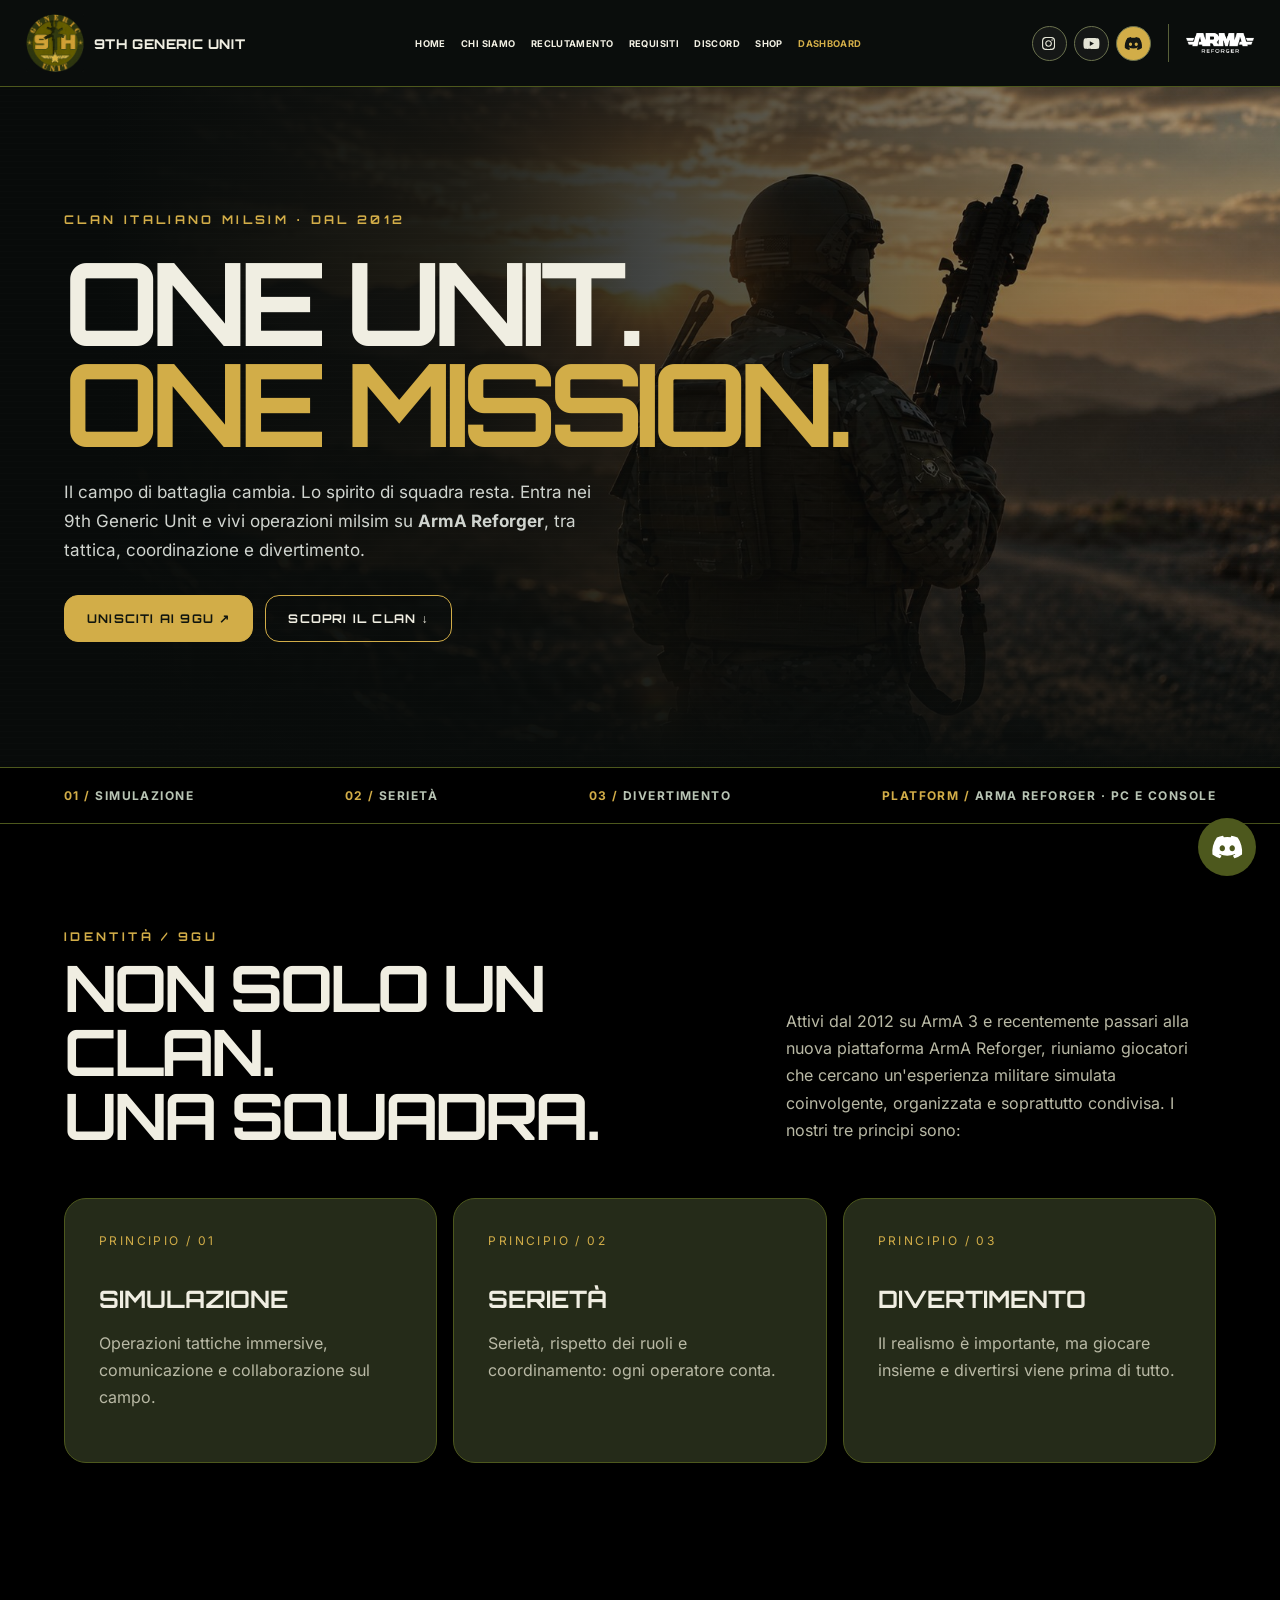
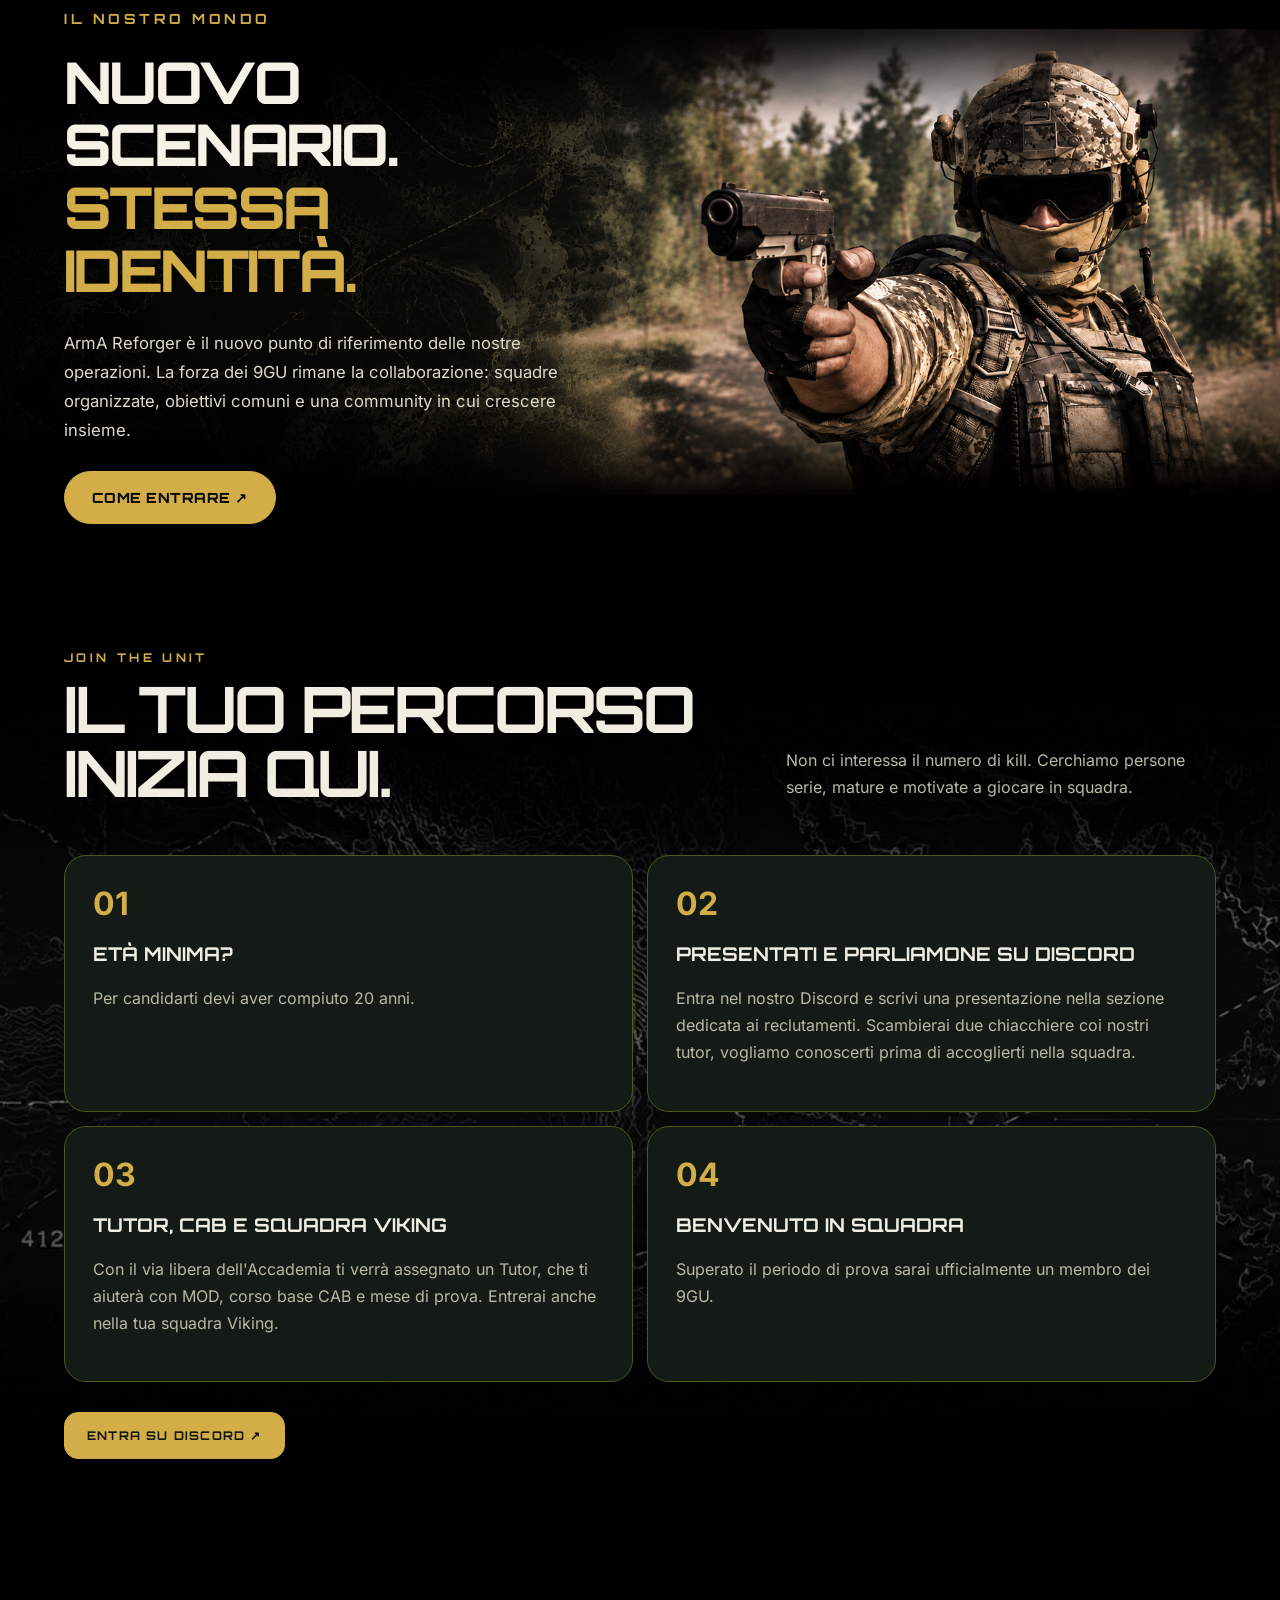
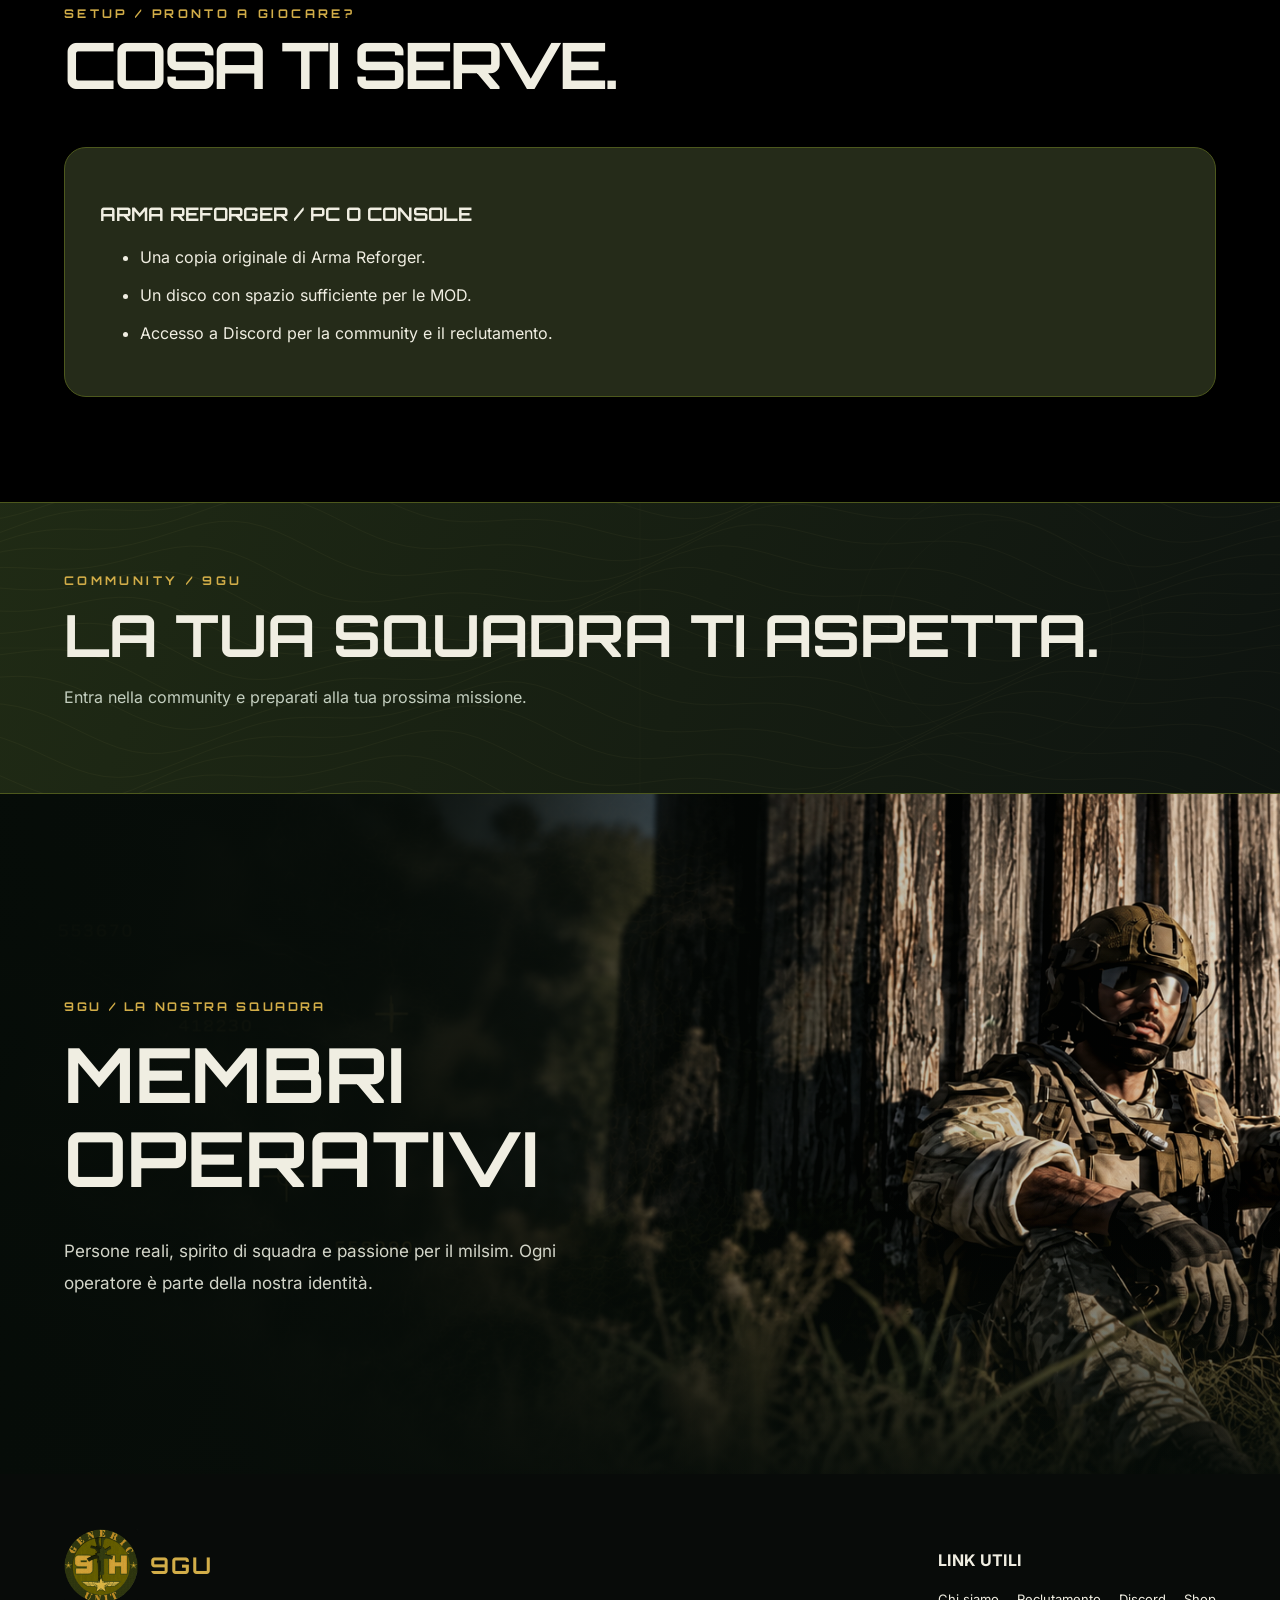
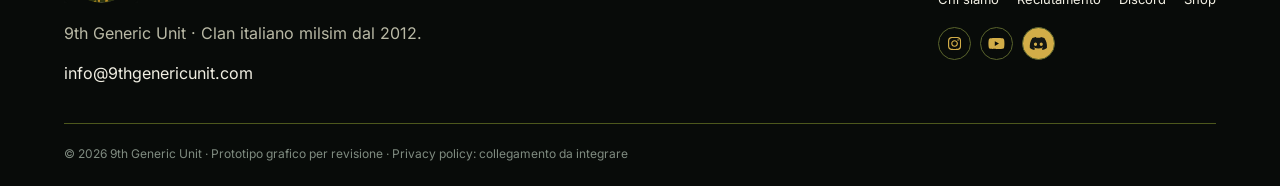
==== index.html @ 1d33182b "Add the initial version of "9th Generic Unit" website with complete static assets, structured sectio" ====
<!DOCTYPE html>

<html lang="it"><head><meta charset="utf-8"/><meta content="width=device-width,initial-scale=1" name="viewport"/><meta content="9th Generic Unit — clan italiano milsim ArmA Reforger dal 2012." name="description"/><meta content="#000000" name="theme-color"/><meta content="9th Generic Unit | ArmA Reforger" property="og:title"/><meta content="9th Generic Unit — clan italiano milsim ArmA Reforger dal 2012." property="og:description"/><meta content="website" property="og:type"/><title>9th Generic Unit | ArmA Reforger</title><link rel="icon" type="image/png" href="img/image_07.png"/><link rel="preload" as="image" href="img/image_01.jpg" fetchpriority="high"/><style>/* 9GU — sito offline: font locali (licenza OFL, cartella fonts/) e icone SVG incorporate (Font Awesome Free, CC BY 4.0) */
@font-face{font-family:Inter;font-style:normal;font-display:swap;font-weight:100 900;src:url('fonts/inter-latin-wght-normal.woff2') format('woff2-variations'),url('fonts/inter-latin-wght-normal.woff2') format('woff2');unicode-range:U+0000-00FF,U+0131,U+0152-0153,U+02BB-02BC,U+02C6,U+02DA,U+02DC,U+0304,U+0308,U+0329,U+2000-206F,U+20AC,U+2122,U+2191,U+2193,U+2212,U+2215,U+FEFF,U+FFFD}
@font-face{font-family:Inter;font-style:normal;font-display:swap;font-weight:100 900;src:url('fonts/inter-latin-ext-wght-normal.woff2') format('woff2-variations'),url('fonts/inter-latin-ext-wght-normal.woff2') format('woff2');unicode-range:U+0100-02BA,U+02BD-02C5,U+02C7-02CC,U+02CE-02D7,U+02DD-02FF,U+0304,U+0308,U+0329,U+1D00-1DBF,U+1E00-1E9F,U+1EF2-1EFF,U+2020,U+20A0-20AB,U+20AD-20C0,U+2113,U+2C60-2C7F,U+A720-A7FF}
@font-face{font-family:Orbitron;font-style:normal;font-display:swap;font-weight:400 900;src:url('fonts/orbitron-latin-wght-normal.woff2') format('woff2-variations'),url('fonts/orbitron-latin-wght-normal.woff2') format('woff2');unicode-range:U+0000-00FF,U+0131,U+0152-0153,U+02BB-02BC,U+02C6,U+02DA,U+02DC,U+0304,U+0308,U+0329,U+2000-206F,U+20AC,U+2122,U+2191,U+2193,U+2212,U+2215,U+FEFF,U+FFFD}
.ico{display:inline-block;height:1em;fill:currentColor;vertical-align:-.125em;overflow:visible}.ico-instagram{width:.875em}.ico-youtube{width:1.125em}.ico-discord{width:1.25em}
:root{--bg:#000000;--panel:#252b19;--line:#4d581d;--olive:#d2ad48;--white:#f0eee2;--muted:#b9b9a5}*{box-sizing:border-box}html{scroll-behavior:smooth}body{margin:0;background:var(--bg);color:var(--white);font-family:Inter,Arial,Helvetica,sans-serif}a{color:inherit;text-decoration:none}button{font:inherit;cursor:pointer}.wrap{width:min(1160px,90%);margin:auto}header{position:sticky;top:0;z-index:20;background:#0b0e0def;border-bottom:1px solid var(--line);backdrop-filter:blur(12px)}nav{min-height:76px;display:flex;align-items:center;justify-content:space-between;gap:20px}.brand{font-weight:900;font-size:23px;letter-spacing:.08em}.brand span{color:var(--olive)}.links{display:flex;align-items:center;gap:24px;font-size:12px;font-weight:bold;letter-spacing:.12em}.links a:hover,.footer a:hover{color:var(--olive)}.btn{display:inline-flex;align-items:center;justify-content:center;gap:8px;padding:15px 22px;border:1px solid var(--olive);font-size:12px;font-weight:800;letter-spacing:.1em;text-transform:uppercase;background:var(--olive);color:#10150e;transition:.2s}.btn:hover{transform:translateY(-2px);background:#e4c46b}.btn.ghost{background:transparent;color:var(--white)}.btn.ghost:hover{background:#ffffff1a}.menu{display:none;background:none;border:1px solid var(--line);color:white;padding:10px}.hero{position:relative;min-height:680px;display:flex;align-items:center;overflow:hidden;background:linear-gradient(90deg,#080b0a 8%,#080b0ae6 36%,#080b0a4d 100%),linear-gradient(0deg,#0b0e0d,transparent 35%),url('img/image_01.jpg') center/cover}.hero:after{content:'';position:absolute;inset:0;background:repeating-linear-gradient(0deg,transparent 0 5px,#ffffff04 6px);pointer-events:none}.hero .wrap{position:relative;z-index:1}.eyebrow{color:var(--olive);font-size:12px;font-weight:bold;letter-spacing:.28em;text-transform:uppercase}.hero h1{font-size:clamp(55px,9vw,128px);line-height:.87;letter-spacing:-.07em;margin:25px 0;text-transform:uppercase;max-width:900px}.hero h1 em{font-style:normal;color:var(--olive)}.hero p{color:#d0d4cf;max-width:530px;line-height:1.7;font-size:17px}.actions{display:flex;gap:12px;flex-wrap:wrap;margin-top:30px}.stripe{border-block:1px solid var(--line);background:#000000}.stripe .wrap{display:flex;justify-content:space-between;gap:12px;flex-wrap:wrap;padding:20px 0;color:#b8c4b4;font-size:12px;letter-spacing:.12em;font-weight:bold}.stripe strong{color:var(--olive)}section{padding:105px 0}.heading{display:flex;align-items:end;justify-content:space-between;gap:30px;margin-bottom:38px}.heading h2{font-size:clamp(35px,5vw,65px);letter-spacing:-.05em;line-height:1;margin:12px 0}.heading p{max-width:430px;color:var(--muted);line-height:1.7}.grid3{display:grid;grid-template-columns:repeat(3,1fr);gap:16px}.tile{background:var(--panel);border:1px solid var(--line);padding:34px;min-height:245px}.tile .num{color:var(--olive);font-size:12px;letter-spacing:.2em}.tile h3{font-size:24px;margin:36px 0 12px;text-transform:uppercase}.tile p,.step p{color:var(--muted);line-height:1.7}.dark{background:#000000}.two{display:grid;grid-template-columns:1fr 1fr;gap:60px;align-items:center}.visual{min-height:410px;background:linear-gradient(0deg,#0b0e0d88,#0b0e0d22),url('img/image_02.jpg') center/cover;border:1px solid var(--line);position:relative}.visual:after{content:'9GU // SINCE 2012';position:absolute;bottom:20px;left:20px;color:white;letter-spacing:.2em;font-size:12px}.copy{color:var(--muted);line-height:1.9}.steps{display:grid;grid-template-columns:repeat(2,1fr);gap:14px}.step{border:1px solid var(--line);background:#141a16;padding:28px}.step b{color:var(--olive);font-size:32px}.step h3{font-size:19px;text-transform:uppercase}.alert{border-left:3px solid var(--olive);padding:18px 22px;background:#d2ad4812;margin-top:22px;color:#e4e9dd}.tabs{display:flex;gap:10px;margin:25px 0}.tab{background:transparent;border:1px solid var(--line);color:var(--white);padding:14px 24px;font-weight:bold}.tab[aria-selected=true]{background:var(--olive);color:#111}.requirements{padding:35px;background:var(--panel);border:1px solid var(--line);min-height:220px}.requirements li{margin:14px 0;line-height:1.5}.banner{padding:70px 0;background:linear-gradient(110deg,rgba(35,47,23,.90),rgba(15,21,17,.92)),url('img/image_03.svg') center/cover;border-block:1px solid var(--line)}.banner .wrap{display:flex;justify-content:space-between;align-items:center;gap:25px}.banner h2{font-size:clamp(32px,5vw,58px);margin:10px 0}.partners{display:flex;gap:18px;align-items:center;justify-content:center;flex-wrap:wrap;margin-top:30px}.partners span{border:1px solid var(--line);padding:16px 24px;font-weight:900;letter-spacing:.1em;color:#b8c3b6}.footer{background:#080b09;padding:55px 0 25px}.footergrid{display:flex;justify-content:space-between;gap:30px;flex-wrap:wrap}.footer p{color:var(--muted);line-height:1.8}.footerlinks{display:flex;gap:18px;flex-wrap:wrap;font-size:13px}.copyright{border-top:1px solid var(--line);padding-top:22px;margin-top:40px;color:#7f8b80;font-size:12px}.floating{position:fixed;bottom:24px;right:24px;z-index:10;border-radius:50%;width:58px;height:58px;background:#4d581d;color:white;display:grid;place-items:center;font-weight:900;box-shadow:0 8px 30px #0009}.floating:hover{transform:scale(1.07)}@media(max-width:800px){.menu{display:block}.links{display:none;position:absolute;top:76px;left:0;right:0;background:#0b0e0d;flex-direction:column;padding:30px;align-items:stretch}.links.open{display:flex}.hero{min-height:620px}.grid3,.two,.steps{grid-template-columns:1fr}.heading,.banner .wrap{display:block}section{padding:70px 0}.visual{min-height:300px}.banner .btn{margin-top:20px}}h1,h2,h3,.brand,.eyebrow,.btn,.tab{font-family:Orbitron,Arial,sans-serif;font-weight:700}.socials{display:flex;align-items:center;gap:9px}.socials a{display:grid;place-items:center;width:33px;height:33px;border-radius:50%;border:1px solid #59632c;color:#d2ad48;transition:.2s;font-size:15px}.socials a:hover{background:#d2ad48;color:#141713;transform:translateY(-2px)}.socials a.discord{background:#d2ad48;color:#141713}.socials a.discord:hover{background:#f0d789}.footer-socials{margin-top:20px}@media(max-width:1050px){.links{gap:12px}.socials{gap:5px}.socials a{width:29px;height:29px}}@media(max-width:800px){.links .socials{justify-content:center;padding-top:12px}.links .socials a{width:42px;height:42px}}.floating .ico{font-size:26px}
/* 9GU — rounded interface */
:root{--radius-card:22px;--radius-control:14px}
.btn,.tab,.menu,.partners span{border-radius:var(--radius-control)}
.tile,.step,.requirements,.visual,.alert{border-radius:var(--radius-card);overflow:hidden}
.banner{border-radius:0}
.socials a,.floating{border-radius:50%}
button:focus-visible,a:focus-visible{outline:2px solid var(--olive);outline-offset:3px}
 .members-showcase{width:100%;margin:35px auto 42px;border-radius:24px;overflow:hidden;border:1px solid #4d581d;line-height:0}.members-showcase img{display:block;width:100%;height:auto} @media(max-width:800px){.members-showcase{border-radius:16px;margin:24px auto 30px}} 
/* Join the Unit: subtle tactical cartography backdrop */
#reclutamento{background-color:#000;background-image:none;}
#reclutamento .wrap{position:relative;z-index:1;}

/* Join the Unit — mappa grigia con dissolvenza nera superiore e inferiore */
#reclutamento{position:relative;isolation:isolate;background-color:#000!important;background-image:none!important;}
#reclutamento::before{content:"";position:absolute;inset:0;z-index:-1;pointer-events:none;background-image:linear-gradient(to bottom,#000 0%,rgba(0,0,0,0) 24%,rgba(0,0,0,0) 76%,#000 100%),url("img/image_04.jpg");background-size:100% 100%,cover;background-position:center;background-repeat:no-repeat;}
#reclutamento .wrap{position:relative;z-index:1;}
</style><style>.world-section{padding:65px 0}.world-wrap{width:min(1460px,94%)}.world-art{position:relative;overflow:hidden;border-radius:26px;border:1px solid #4d581d;background:#0c100c}.world-art img{display:block;width:100%;height:auto}.world-click{position:absolute;left:6.5%;top:77%;width:15%;height:12%;border-radius:14px;cursor:pointer}.world-click:focus-visible{outline:3px solid #d2ad48;outline-offset:3px}@media(max-width:700px){.world-section{padding:36px 0}.world-wrap{width:96%}.world-art{border-radius:14px}.world-click{left:6%;top:75%;width:21%;height:15%}}</style><style>
.members-background-section{position:relative;min-height:560px;display:flex;align-items:center;overflow:hidden;padding:100px 0;background:#111710;isolation:isolate}
.members-background-section::before{content:"";position:absolute;inset:0;z-index:-2;background-image:url("img/image_05.png");background-position:right 34% center;background-size:cover;background-repeat:no-repeat}
.members-background-section::after{content:"";position:absolute;inset:0;z-index:-1;background:linear-gradient(90deg,#0c110efc 0%,#0c110ef0 26%,#0c110ed1 46%,#0c110e35 77%,#0c110e22 100%),linear-gradient(0deg,#0c110e75,transparent 45%)}
.members-content{position:relative;text-align:left;z-index:1}.members-content h2{max-width:650px}.members-description{color:#d3d5c9;line-height:1.85;max-width:480px;font-size:17px}.members-partners{padding:28px 5%;background:#000000}.members-partners .partners{margin:0}
@media(max-width:700px){.members-background-section{min-height:540px;padding:70px 0}.members-background-section::before{background-position:72% center}.members-background-section::after{background:linear-gradient(90deg,#0c110ef5,#0c110ec9 55%,#0c110e65)}.members-content h2{font-size:clamp(34px,9vw,56px)!important}.members-description{font-size:15px;max-width:310px}}

/* 9GU — membri operativi: sfondo fotografico immersivo + pulsanti integrati */
.members-background-section{min-height:680px;align-items:stretch;padding:90px 0 42px;background-color:#0b100d}
.members-background-section::before{background-position:center 46%;background-size:cover;filter:contrast(1.09) saturate(.88) brightness(.94)}
.members-background-section::after{background:linear-gradient(90deg,rgba(6,12,8,.98) 0%,rgba(7,13,9,.93) 25%,rgba(7,13,9,.76) 41%,rgba(7,13,9,.22) 70%,rgba(7,13,9,.07) 100%),linear-gradient(0deg,rgba(6,12,8,.90),transparent 42%)}
.members-content{display:flex;flex-direction:column;align-items:flex-start;justify-content:center;width:min(1160px,90%)}
.members-content .eyebrow{letter-spacing:.22em}
.members-content h2{font-size:clamp(38px,6vw,76px);max-width:630px}
.members-content .members-description{max-width:500px}
.members-content .members-partners{width:100%;padding:40px 0 0;margin-top:auto;background:transparent;position:relative;z-index:2}
.members-content .partners{display:flex;justify-content:center;gap:20px;margin:0;flex-wrap:wrap}
.members-content .partners span{border:1px solid #68732c;border-radius:24px;background:rgba(8,14,9,.70);backdrop-filter:blur(9px);padding:20px 26px;color:#e0e4d7;font-family:Orbitron,Arial,sans-serif;font-weight:700;letter-spacing:.07em;text-align:center;flex:1;min-width:185px;transition:background .2s,border-color .2s}
@media(max-width:700px){.members-background-section{min-height:740px;padding:70px 0 26px}.members-background-section::before{background-position:62% center}.members-background-section::after{background:linear-gradient(90deg,#08100beb 0%,#08100bc9 55%,#08100b75 100%),linear-gradient(0deg,#08100be8,transparent 55%)}.members-content .members-partners{padding-top:45px}.members-content .partners{gap:10px}.members-content .partners span{min-width:100%;padding:15px 16px;border-radius:18px;font-size:13px}}
</style><style>
/* Header compatto 9GU - loghi originali incorporati */
header nav.wrap{width:min(1600px,96%);gap:clamp(10px,1.4vw,22px);min-height:86px}
header .brand-label{font-family:Orbitron,Arial,sans-serif;font-size:clamp(10px,1.05vw,15px);font-weight:800;letter-spacing:.045em;white-space:nowrap;color:var(--white)}
header .links{flex:1;justify-content:center;gap:clamp(9px,1.2vw,22px);font-size:clamp(9px,.73vw,12px);letter-spacing:.04em;white-space:nowrap}
header .socials{display:flex;align-items:center;gap:7px;flex-shrink:0}
header .socials a{width:35px;height:35px;border-radius:50%;display:flex;align-items:center;justify-content:center;border:1px solid #6b724e;background:#ffffff0b;color:#e4e4d6;font-size:15px}
header .socials a:hover{
    background:#d2ad48;
    color:#141713;
    border-color:#d2ad48;
    transform:translateY(-2px);
}
header .links a.dashboard-link {
    color: #d2ad48;
}

header .links a.dashboard-link:hover {
    color: #4d581d;
}
.header-games{display:flex;align-items:center;gap:13px;border-left:1px solid #586039;padding-left:17px;flex-shrink:0}
.header-games a{display:flex;align-items:center;justify-content:center}
.header-games img{display:block;width:auto;object-fit:contain;max-width:92px;max-height:37px}
.header-games a:last-child img{max-width:70px;max-height:38px}
@media(max-width:1180px){header .brand-label{font-size:11px}header .brand img{width:48px!important;height:48px!important}header .links{gap:9px;font-size:9px}header .socials{gap:4px}header .socials a{width:30px;height:30px}.header-games{gap:7px;padding-left:10px}.header-games img{max-width:75px}.header-games a:last-child img{max-width:56px}}
@media(max-width:950px){header nav.wrap{min-height:74px;flex-wrap:nowrap}header .menu{display:block;margin-left:auto;order:4}header .links{display:none;position:absolute;top:74px;left:0;right:0;background:#0b0e0d;flex-direction:column;padding:30px;align-items:stretch;gap:22px;font-size:12px}header .links.open{display:flex}header .socials{margin-left:auto}header .header-games{border-left:0;padding-left:0}header .header-games img{max-width:65px;max-height:29px}header .header-games a:last-child img{max-width:49px;max-height:29px}}
@media(max-width:600px){header .brand-label{font-size:10px;max-width:105px;white-space:normal;line-height:1.4}header .socials{display:none}.header-games{gap:6px}.header-games img{max-width:55px;max-height:25px}.header-games a:last-child img{max-width:40px;max-height:25px}header .brand img{width:44px!important;height:44px!important}header nav.wrap{gap:8px}}
</style><style>
.world-new{position:relative;isolation:isolate;min-height:690px;display:flex;align-items:center;background:#000;overflow:hidden;padding:82px 0}
.world-new::before{content:"";position:absolute;inset:0;z-index:-2;background-image:url("img/image_06.png");background-size:cover;background-position:center center;background-repeat:no-repeat}
.world-new::after{content:"";position:absolute;inset:0;z-index:-1;background:linear-gradient(90deg,rgba(0,0,0,.38) 0%,rgba(0,0,0,.16) 43%,transparent 72%)}
.world-new-content{width:min(1320px,90%);margin:auto}.world-new-copy{max-width:590px}.world-new-eyebrow{font-family:Orbitron,sans-serif;color:#d2ad48;font-size:14px;letter-spacing:.25em;font-weight:700;margin-bottom:24px}
.world-new h2{font-family:Orbitron,sans-serif;font-size:clamp(37px,4.5vw,72px);line-height:1.09;letter-spacing:-.045em;color:#f5f2e7;margin:0 0 27px;font-weight:800}.world-new h2 span{color:#d2ad48}.world-new p{font-size:clamp(15px,1.3vw,19px);line-height:1.75;color:#ddd9cb;max-width:550px;margin-bottom:26px}.world-new-btn{display:inline-flex;border:1px solid #d2ad48;border-radius:16px;padding:16px 25px;color:#f5f2e7;text-decoration:none;font-family:Orbitron,sans-serif;font-size:13px;font-weight:700;letter-spacing:.04em;background:rgba(0,0,0,.32)}.world-new-btn:hover{background:#d2ad48;color:#111}.world-new-since{margin-top:28px;color:#9a936f;font-size:12px;letter-spacing:.23em}
@media(max-width:720px){.world-new{min-height:650px;padding:80px 0}.world-new::before{background-position:65% center}.world-new::after{background:linear-gradient(90deg,rgba(0,0,0,.86),rgba(0,0,0,.55))}.world-new-content{width:88%}.world-new-copy{max-width:100%}}

/* 9GU – revisione Il nostro mondo: griglia, inquadratura, CTA */
.world-new{min-height:clamp(490px,39vw,690px);padding:76px 0;background:#000}
.world-new::before{background-size:100% auto;background-position:center center;background-repeat:no-repeat}
.world-new::after{background:linear-gradient(90deg,rgba(0,0,0,.32) 0%,rgba(0,0,0,.08) 40%,transparent 70%)}
.world-new-content{width:min(1160px,90%);margin-inline:auto}
.world-new-copy{max-width:540px}
.world-new-btn{align-items:center;justify-content:center;gap:14px;background:#d2ad48;color:#090b08;border:1px solid #d2ad48;border-radius:28px;padding:17px 27px;font-family:Orbitron,sans-serif;font-size:14px;font-weight:800;letter-spacing:.035em;transition:background .2s,color .2s,transform .2s}
.world-new-btn:hover{background:#e7c65b;color:#090b08;transform:translateY(-2px)}
@media(max-width:900px){.world-new{min-height:540px}.world-new::before{background-size:auto 100%;background-position:66% center}.world-new::after{background:linear-gradient(90deg,rgba(0,0,0,.9) 0%,rgba(0,0,0,.72) 53%,rgba(0,0,0,.22) 100%)}}
@media(max-width:720px){.world-new-content{width:90%}.world-new{min-height:600px}.world-new::before{background-position:66% center}.world-new-btn{font-size:12px;padding:16px 22px}}

/* 9GU — ritmo verticale sezioni: -30% / -40% / -30% desktop */
@media (min-width: 769px) {
  #chi-siamo { padding-bottom: 74px; }
  #il-nostro-mondo { padding-top: 73px; padding-bottom: 63px; }
  #reclutamento { padding-top: 63px; padding-bottom: 74px; }
  #requisiti { padding-top: 73px; }
}
@media (max-width: 768px) {
  #chi-siamo { padding-bottom: 49px; }
  #il-nostro-mondo { padding-top: 49px; padding-bottom: 42px; }
  #reclutamento { padding-top: 42px; padding-bottom: 49px; }
  #requisiti { padding-top: 49px; }
}
</style><style>
/* 9GU — mobile revision: horizontal swipe, portrait priority, compact team */
@media (max-width: 768px) {
  /* Desktop-only information strip */
  .stripe { display:none !important; }

  /* Keep all cards in a single horizontal track, with a peek of the next one. */
  #chi-siamo .grid3,
  #reclutamento .steps {
    display:flex !important;
    flex-wrap:nowrap !important;
    gap:14px;
    overflow-x:auto;
    overflow-y:hidden;
    scroll-snap-type:x mandatory;
    scroll-padding-inline:5%;
    overscroll-behavior-x:contain;
    -webkit-overflow-scrolling:touch;
    padding:4px 5% 20px;
    margin-inline:-5.5556%;
    scrollbar-width:thin;
    scrollbar-color:#6e642f transparent;
  }
  #chi-siamo .grid3 > .tile,
  #reclutamento .steps > .step {
    flex:0 0 82%;
    width:82%;
    min-width:0;
    scroll-snap-align:start;
    padding:24px;
  }
  /* On wider phones show a little more of the next card. */
  @media (min-width: 480px) {
    #chi-siamo .grid3 > .tile,
    #reclutamento .steps > .step {flex-basis:69%;width:69%;}
  }

  /* Focus photo framing on the faces on the right, not the center of the image. */
  .world-new::before {
    background-size:auto 100% !important;
    background-position:78% center !important;
  }
  .world-new::after {
    background:linear-gradient(90deg,rgba(0,0,0,.94) 0%,rgba(0,0,0,.78) 46%,rgba(0,0,0,.20) 100%) !important;
  }
  .members-background-section::before {
    background-position:77% center !important;
  }
  .members-background-section::after {
    background:linear-gradient(90deg,rgba(4,9,6,.94),rgba(4,9,6,.65) 54%,rgba(4,9,6,.18)),linear-gradient(0deg,rgba(4,9,6,.85),transparent 55%) !important;
  }
  .hero {background-position:72% center;}

  /* Team section: remove excess vertical whitespace, keep cards legible. */
  .members-background-section {
    min-height:0 !important;
    padding:46px 0 26px !important;
    align-items:flex-start;
  }
  .members-content {justify-content:flex-start;}
  .members-content h2 {margin-top:14px;margin-bottom:16px;}
  .members-description {line-height:1.55;margin:0 0 20px;}
  .members-content .members-partners {margin-top:12px;padding-top:16px !important;}
  .members-content .partners {gap:8px;}
  .members-content .partners span {padding:12px 14px;font-size:12px;}
}
</style></head><body><svg xmlns="http://www.w3.org/2000/svg" aria-hidden="true" width="0" height="0" style="position:absolute;overflow:hidden"><!-- Font Awesome Free 6.7.2 by @fontawesome - https://fontawesome.com License - https://fontawesome.com/license/free (Icons: CC BY 4.0) Copyright 2024 Fonticons, Inc. --><symbol id="i-instagram" viewBox="0 0 448 512"><path d="M224.1 141c-63.6 0-114.9 51.3-114.9 114.9s51.3 114.9 114.9 114.9S339 319.5 339 255.9 287.7 141 224.1 141zm0 189.6c-41.1 0-74.7-33.5-74.7-74.7s33.5-74.7 74.7-74.7 74.7 33.5 74.7 74.7-33.6 74.7-74.7 74.7zm146.4-194.3c0 14.9-12 26.8-26.8 26.8-14.9 0-26.8-12-26.8-26.8s12-26.8 26.8-26.8 26.8 12 26.8 26.8zm76.1 27.2c-1.7-35.9-9.9-67.7-36.2-93.9-26.2-26.2-58-34.4-93.9-36.2-37-2.1-147.9-2.1-184.9 0-35.8 1.7-67.6 9.9-93.9 36.1s-34.4 58-36.2 93.9c-2.1 37-2.1 147.9 0 184.9 1.7 35.9 9.9 67.7 36.2 93.9s58 34.4 93.9 36.2c37 2.1 147.9 2.1 184.9 0 35.9-1.7 67.7-9.9 93.9-36.2 26.2-26.2 34.4-58 36.2-93.9 2.1-37 2.1-147.8 0-184.8zM398.8 388c-7.8 19.6-22.9 34.7-42.6 42.6-29.5 11.7-99.5 9-132.1 9s-102.7 2.6-132.1-9c-19.6-7.8-34.7-22.9-42.6-42.6-11.7-29.5-9-99.5-9-132.1s-2.6-102.7 9-132.1c7.8-19.6 22.9-34.7 42.6-42.6 29.5-11.7 99.5-9 132.1-9s102.7-2.6 132.1 9c19.6 7.8 34.7 22.9 42.6 42.6 11.7 29.5 9 99.5 9 132.1s2.7 102.7-9 132.1z"/></symbol><symbol id="i-youtube" viewBox="0 0 576 512"><path d="M549.655 124.083c-6.281-23.65-24.787-42.276-48.284-48.597C458.781 64 288 64 288 64S117.22 64 74.629 75.486c-23.497 6.322-42.003 24.947-48.284 48.597-11.412 42.867-11.412 132.305-11.412 132.305s0 89.438 11.412 132.305c6.281 23.65 24.787 41.5 48.284 47.821C117.22 448 288 448 288 448s170.78 0 213.371-11.486c23.497-6.321 42.003-24.171 48.284-47.821 11.412-42.867 11.412-132.305 11.412-132.305s0-89.438-11.412-132.305zm-317.51 213.508V175.185l142.739 81.205-142.739 81.201z"/></symbol><symbol id="i-discord" viewBox="0 0 640 512"><path d="M524.531,69.836a1.5,1.5,0,0,0-.764-.7A485.065,485.065,0,0,0,404.081,32.03a1.816,1.816,0,0,0-1.923.91,337.461,337.461,0,0,0-14.9,30.6,447.848,447.848,0,0,0-134.426,0,309.541,309.541,0,0,0-15.135-30.6,1.89,1.89,0,0,0-1.924-.91A483.689,483.689,0,0,0,116.085,69.137a1.712,1.712,0,0,0-.788.676C39.068,183.651,18.186,294.69,28.43,404.354a2.016,2.016,0,0,0,.765,1.375A487.666,487.666,0,0,0,176.02,479.918a1.9,1.9,0,0,0,2.063-.676A348.2,348.2,0,0,0,208.12,430.4a1.86,1.86,0,0,0-1.019-2.588,321.173,321.173,0,0,1-45.868-21.853,1.885,1.885,0,0,1-.185-3.126c3.082-2.309,6.166-4.711,9.109-7.137a1.819,1.819,0,0,1,1.9-.256c96.229,43.917,200.41,43.917,295.5,0a1.812,1.812,0,0,1,1.924.233c2.944,2.426,6.027,4.851,9.132,7.16a1.884,1.884,0,0,1-.162,3.126,301.407,301.407,0,0,1-45.89,21.83,1.875,1.875,0,0,0-1,2.611,391.055,391.055,0,0,0,30.014,48.815,1.864,1.864,0,0,0,2.063.7A486.048,486.048,0,0,0,610.7,405.729a1.882,1.882,0,0,0,.765-1.352C623.729,277.594,590.933,167.465,524.531,69.836ZM222.491,337.58c-28.972,0-52.844-26.587-52.844-59.239S193.056,219.1,222.491,219.1c29.665,0,53.306,26.82,52.843,59.239C275.334,310.993,251.924,337.58,222.491,337.58Zm195.38,0c-28.971,0-52.843-26.587-52.843-59.239S388.437,219.1,417.871,219.1c29.667,0,53.307,26.82,52.844,59.239C470.715,310.993,447.538,337.58,417.871,337.58Z"/></symbol></svg><header><nav class="wrap"><a class="brand" href="#home" style="display:flex;align-items:center;gap:10px;flex-shrink:0"><img alt="Logo originale 9th Generic Unit" src="img/image_07.png" style="width:58px;height:58px;object-fit:contain"/><span class="brand-label">9TH GENERIC UNIT</span></a><button aria-expanded="false" aria-label="Apri menu" class="menu">☰ MENU</button><div class="links" id="navlinks"><a href="#home">HOME</a><a href="#chi-siamo">CHI SIAMO</a><a href="#reclutamento">RECLUTAMENTO</a><a href="#requisiti">REQUISITI</a><a href="https://discord.gg/exF5aSwakn" rel="noopener" target="_blank">DISCORD</a><a href="https://9thgenericunitshop.myspreadshop.it/" rel="noopener" target="_blank">SHOP</a><a href="https://dashboard.alezm.io" class="dashboard-link" rel="noopener" target="_blank">DASHBOARD</a></div><div aria-label="Social 9GU" class="socials"><a aria-label="Instagram 9GU" href="https://www.instagram.com/9thgenericunit?xtok=MWp1eWhqdDVtN253MA==" rel="noopener" target="_blank" title="Instagram"><svg aria-hidden="true" class="ico ico-instagram"><use href="#i-instagram"/></svg></a><a aria-label="YouTube 9GU" href="https://youtube.com/@9thgenericunit?si=ZqLlN9JyrXJMWqEc" rel="noopener" target="_blank" title="YouTube"><svg aria-hidden="true" class="ico ico-youtube"><use href="#i-youtube"/></svg></a><a aria-label="Discord 9GU" class="discord" href="https://discord.gg/exF5aSwakn" rel="noopener" target="_blank" title="Discord"><svg aria-hidden="true" class="ico ico-discord"><use href="#i-discord"/></svg></a></div><div class="header-games"><a aria-label="Requisiti ArmA Reforger" href="#requisiti" title="Requisiti ArmA Reforger"><img alt="ArmA Reforger" src="img/image_08.webp"/></a></div></nav></header><main><div class="hero" id="home"><div class="wrap"><div class="eyebrow">Clan italiano milsim · Dal 2012</div><h1>ONE UNIT.<br/><em>ONE MISSION.</em></h1><p>Il campo di battaglia cambia. Lo spirito di squadra resta. Entra nei 9th Generic Unit e vivi operazioni milsim su <strong>ArmA Reforger</strong>, tra tattica, coordinazione e divertimento.</p><div class="actions"><a class="btn" href="#reclutamento">Unisciti ai 9GU ↗</a><a class="btn ghost" href="#chi-siamo">Scopri il clan ↓</a></div></div></div><div class="stripe"><div class="wrap"><span><strong>01 /</strong> SIMULAZIONE</span><span><strong>02 /</strong> SERIETÀ</span><span><strong>03 /</strong> DIVERTIMENTO</span><span><strong>PLATFORM /</strong> ARMA REFORGER · PC E CONSOLE</span></div></div><section id="chi-siamo"><div class="wrap"><div class="heading"><div><div class="eyebrow">Identità / 9GU</div><h2>NON SOLO UN CLAN.<br/>UNA SQUADRA.</h2></div><p>Attivi dal 2012 su ArmA 3 e recentemente passari alla nuova piattaforma ArmA Reforger, riuniamo giocatori che cercano un'esperienza militare simulata coinvolgente, organizzata e soprattutto condivisa. I nostri tre principi sono:</p></div><div class="grid3"><article class="tile"><div class="num">PRINCIPIO / 01</div><h3>Simulazione</h3><p>Operazioni tattiche immersive, comunicazione e collaborazione sul campo.</p></article><article class="tile"><div class="num">PRINCIPIO / 02</div><h3>Serietà</h3><p>Serietà, rispetto dei ruoli e coordinamento: ogni operatore conta.</p></article><article class="tile"><div class="num">PRINCIPIO / 03</div><h3>Divertimento</h3><p>Il realismo è importante, ma giocare insieme e divertirsi viene prima di tutto.</p></article></div></div></section><section class="world-new" id="il-nostro-mondo"><div class="wrap world-new-content"><div class="world-new-copy"><div class="world-new-eyebrow">IL NOSTRO MONDO</div><h2>NUOVO<br>SCENARIO.<br><span>STESSA<br>IDENTITÀ.</span></h2><p>ArmA Reforger è il nuovo punto di riferimento delle nostre operazioni. La forza dei 9GU rimane la collaborazione: squadre organizzate, obiettivi comuni e una community in cui crescere insieme.</p><a class="world-new-btn" href="#reclutamento">COME ENTRARE ↗</a></div></div></section><section id="reclutamento"><div class="wrap"><div class="heading"><div><div class="eyebrow">Join the unit</div><h2>IL TUO PERCORSO<br/>INIZIA QUI.</h2></div><p>Non ci interessa il numero di kill. Cerchiamo persone serie, mature e motivate a giocare in squadra.</p></div><div class="steps"><article class="step"><b>01</b><h3>Età minima?</h3><p>Per candidarti devi aver compiuto 20 anni.</p></article><article class="step"><b>02</b><h3>Presentati e parliamone su Discord</h3><p>Entra nel nostro Discord e scrivi una presentazione nella sezione dedicata ai reclutamenti. Scambierai due chiacchiere coi nostri tutor, vogliamo conoscerti prima di accoglierti nella squadra.</p></article><article class="step"><b>03</b><h3>Tutor, CAB e squadra Viking</h3><p>Con il via libera dell'Accademia ti verrà assegnato un Tutor, che ti aiuterà con MOD, corso base CAB e mese di prova. Entrerai anche nella tua squadra Viking.</p></article><article class="step"><b>04</b><h3>Benvenuto in squadra</h3><p>Superato il periodo di prova sarai ufficialmente un membro dei 9GU.</p></article></div><div class="actions"><a class="btn" href="https://discord.gg/exF5aSwakn" rel="noopener" target="_blank">Entra su Discord ↗</a></div></div></section><section class="dark" id="requisiti"><div class="wrap"><div class="eyebrow">Setup / Pronto a giocare?</div><div class="heading"><h2>COSA TI SERVE.</h2></div><div aria-labelledby="tab-reforger" class="requirements" id="req" role="tabpanel"><h3>ARMA REFORGER / PC O CONSOLE</h3><ul><li>Una copia originale di Arma Reforger.</li><li>Un disco con spazio sufficiente per le MOD.</li><li>Accesso a Discord per la community e il reclutamento.</li></ul></div></div></section><div class="banner"><div class="wrap"><div><div class="eyebrow">Community / 9GU</div><h2>LA TUA SQUADRA TI ASPETTA.</h2><p style="color:#c3cebf">Entra nella community e preparati alla tua prossima missione.</p></div></div></div><section class="members-background-section"><div class="wrap members-content"><div class="eyebrow">9GU / LA NOSTRA SQUADRA</div><h2 style="font-size:clamp(38px,6vw,76px);margin:18px 0 20px;line-height:1.1">MEMBRI OPERATIVI</h2><p class="members-description">Persone reali, spirito di squadra e passione per il milsim. Ogni operatore è parte della nostra identità.</p></div></div></section></main><footer class="footer"><div class="wrap"><div class="footergrid"><div><div class="brand" style="display:flex;align-items:center;gap:12px"><img alt="9GU" src="img/image_07.png" style="width:74px;height:74px;object-fit:contain"/><span>9GU</span></div><p>9th Generic Unit · Clan italiano milsim dal 2012.<br/></p><a href="mailto:info@9thgenericunit.com">info@9thgenericunit.com</a></div><div><h4>LINK UTILI</h4><div class="footerlinks"><a href="#chi-siamo">Chi siamo</a><a href="#reclutamento">Reclutamento</a><a href="https://discord.gg/exF5aSwakn" rel="noopener" target="_blank">Discord</a><a href="https://9thgenericunitshop.myspreadshop.it/" rel="noopener" target="_blank">Shop</a></div><div class="footer-socials"><div aria-label="Social 9GU" class="socials"><a aria-label="Instagram 9GU" href="https://www.instagram.com/9thgenericunit?xtok=MWp1eWhqdDVtN253MA==" rel="noopener" target="_blank" title="Instagram"><svg aria-hidden="true" class="ico ico-instagram"><use href="#i-instagram"/></svg></a><a aria-label="YouTube 9GU" href="https://youtube.com/@9thgenericunit?si=ZqLlN9JyrXJMWqEc" rel="noopener" target="_blank" title="YouTube"><svg aria-hidden="true" class="ico ico-youtube"><use href="#i-youtube"/></svg></a><a aria-label="Discord 9GU" class="discord" href="https://discord.gg/exF5aSwakn" rel="noopener" target="_blank" title="Discord"><svg aria-hidden="true" class="ico ico-discord"><use href="#i-discord"/></svg></a></div></div></div></div><div class="copyright">© 2026 9th Generic Unit · Prototipo grafico per revisione · Privacy policy: collegamento da integrare</div></div></footer><a aria-label="Entra nel server Discord" class="floating" href="https://discord.gg/exF5aSwakn" rel="noopener" target="_blank" title="Entra su Discord"><svg aria-hidden="true" class="ico ico-discord"><use href="#i-discord"/></svg></a><script>document.querySelectorAll("[data-social]").forEach(a=>a.addEventListener("click",e=>{e.preventDefault();alert("Inserire il link ufficiale "+a.dataset.social+" dei 9GU.")}));const menu=document.querySelector('.menu'),links=document.querySelector('.links');menu.addEventListener('click',()=>{const open=links.classList.toggle('open');menu.setAttribute('aria-expanded',open)});document.querySelectorAll('.links a').forEach(a=>a.addEventListener('click',()=>{links.classList.remove('open');menu.setAttribute('aria-expanded','false')}));const data={reforger:'<h3>ARMA REFORGER / PC</h3><ul><li>Una copia originale di Arma Reforger.</li><li>Un disco con spazio sufficiente per le MOD.</li><li>Accesso a Discord per la community e il reclutamento.</li></ul>',arma3:'<h3>ARMA 3 / PC</h3><ul><li>Una copia originale di Arma 3.</li><li>I DLC Apex e SOG.</li><li>Il client TeamSpeak 3 per i plugin radio. Server: <strong>ts3.9thgenericunit.com</strong>.</li><li>Un disco con spazio sufficiente per le MOD.</li></ul>'};document.querySelectorAll('.tab').forEach(t=>t.addEventListener('click',()=>{document.querySelectorAll('.tab').forEach(x=>x.setAttribute('aria-selected',String(x===t)));const p=document.getElementById('req');p.innerHTML=data[t.dataset.game];p.setAttribute('aria-labelledby',t.id)}));</script></body></html>
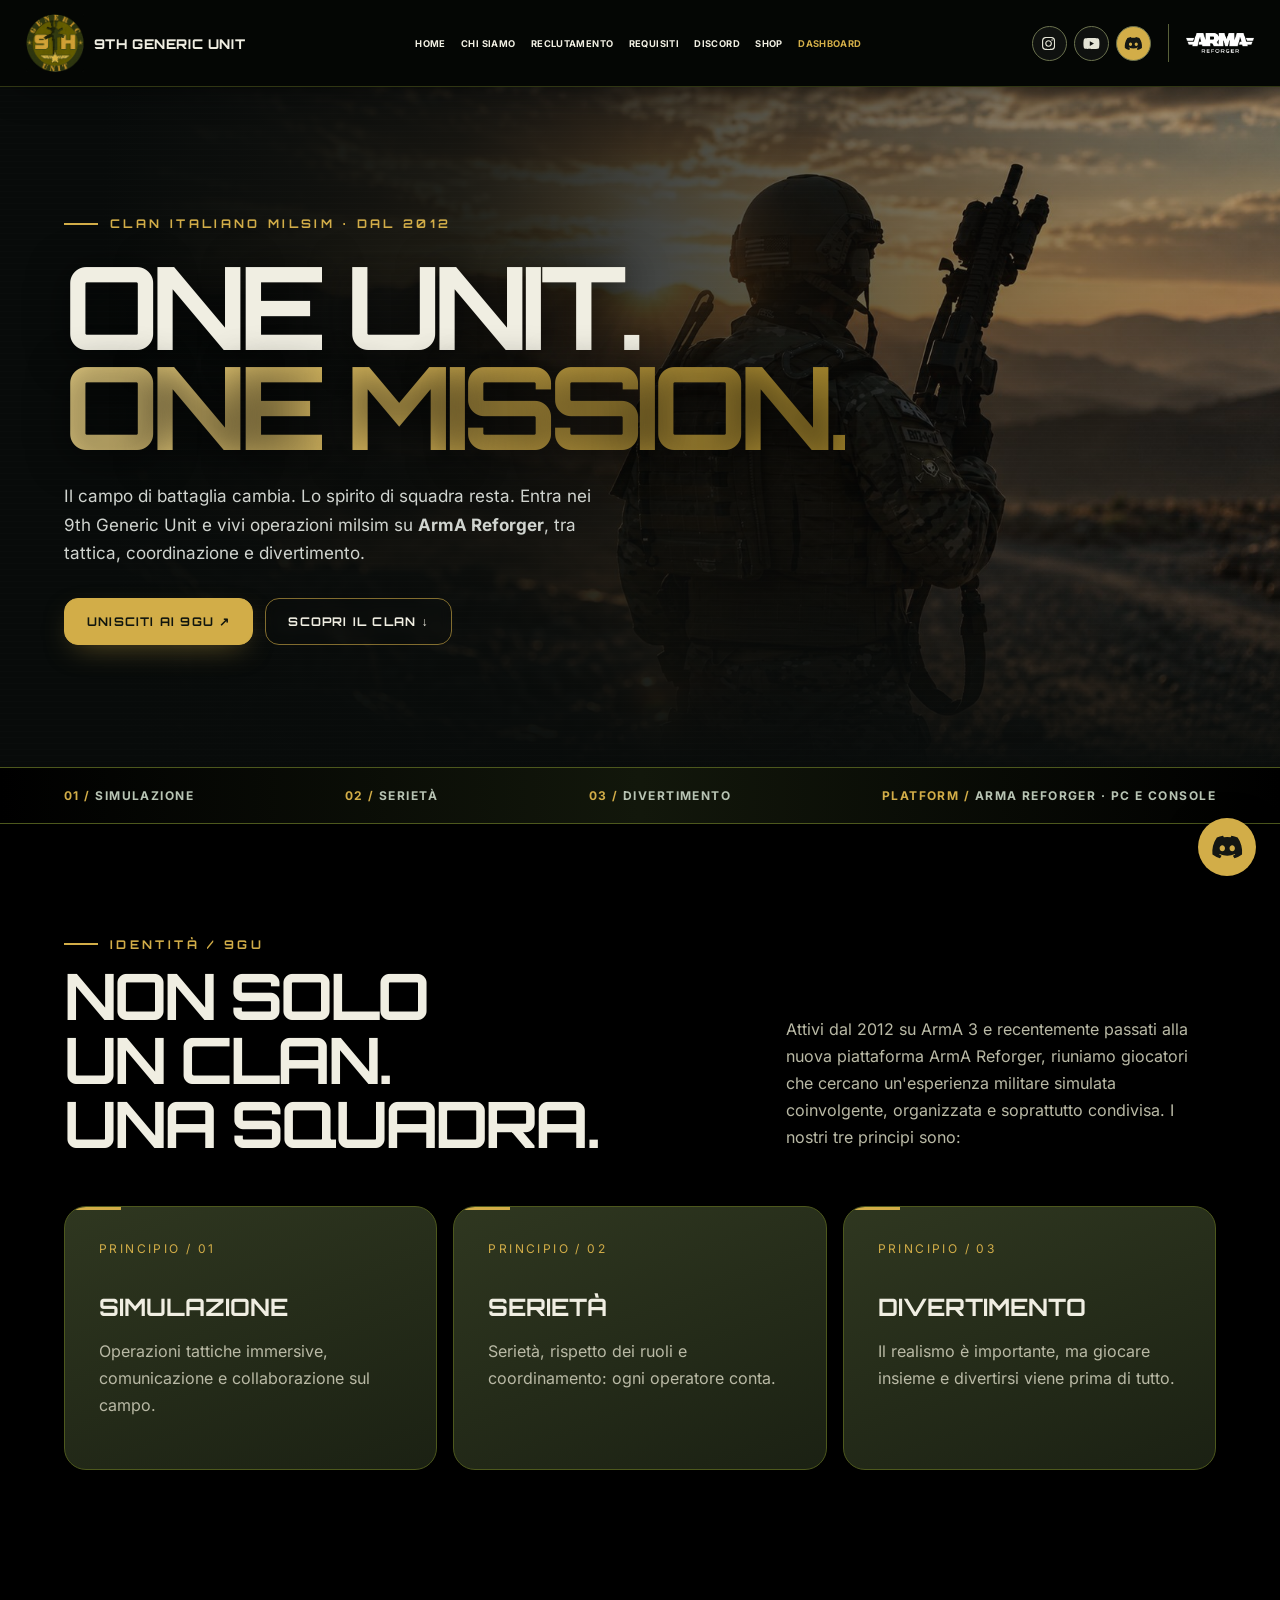
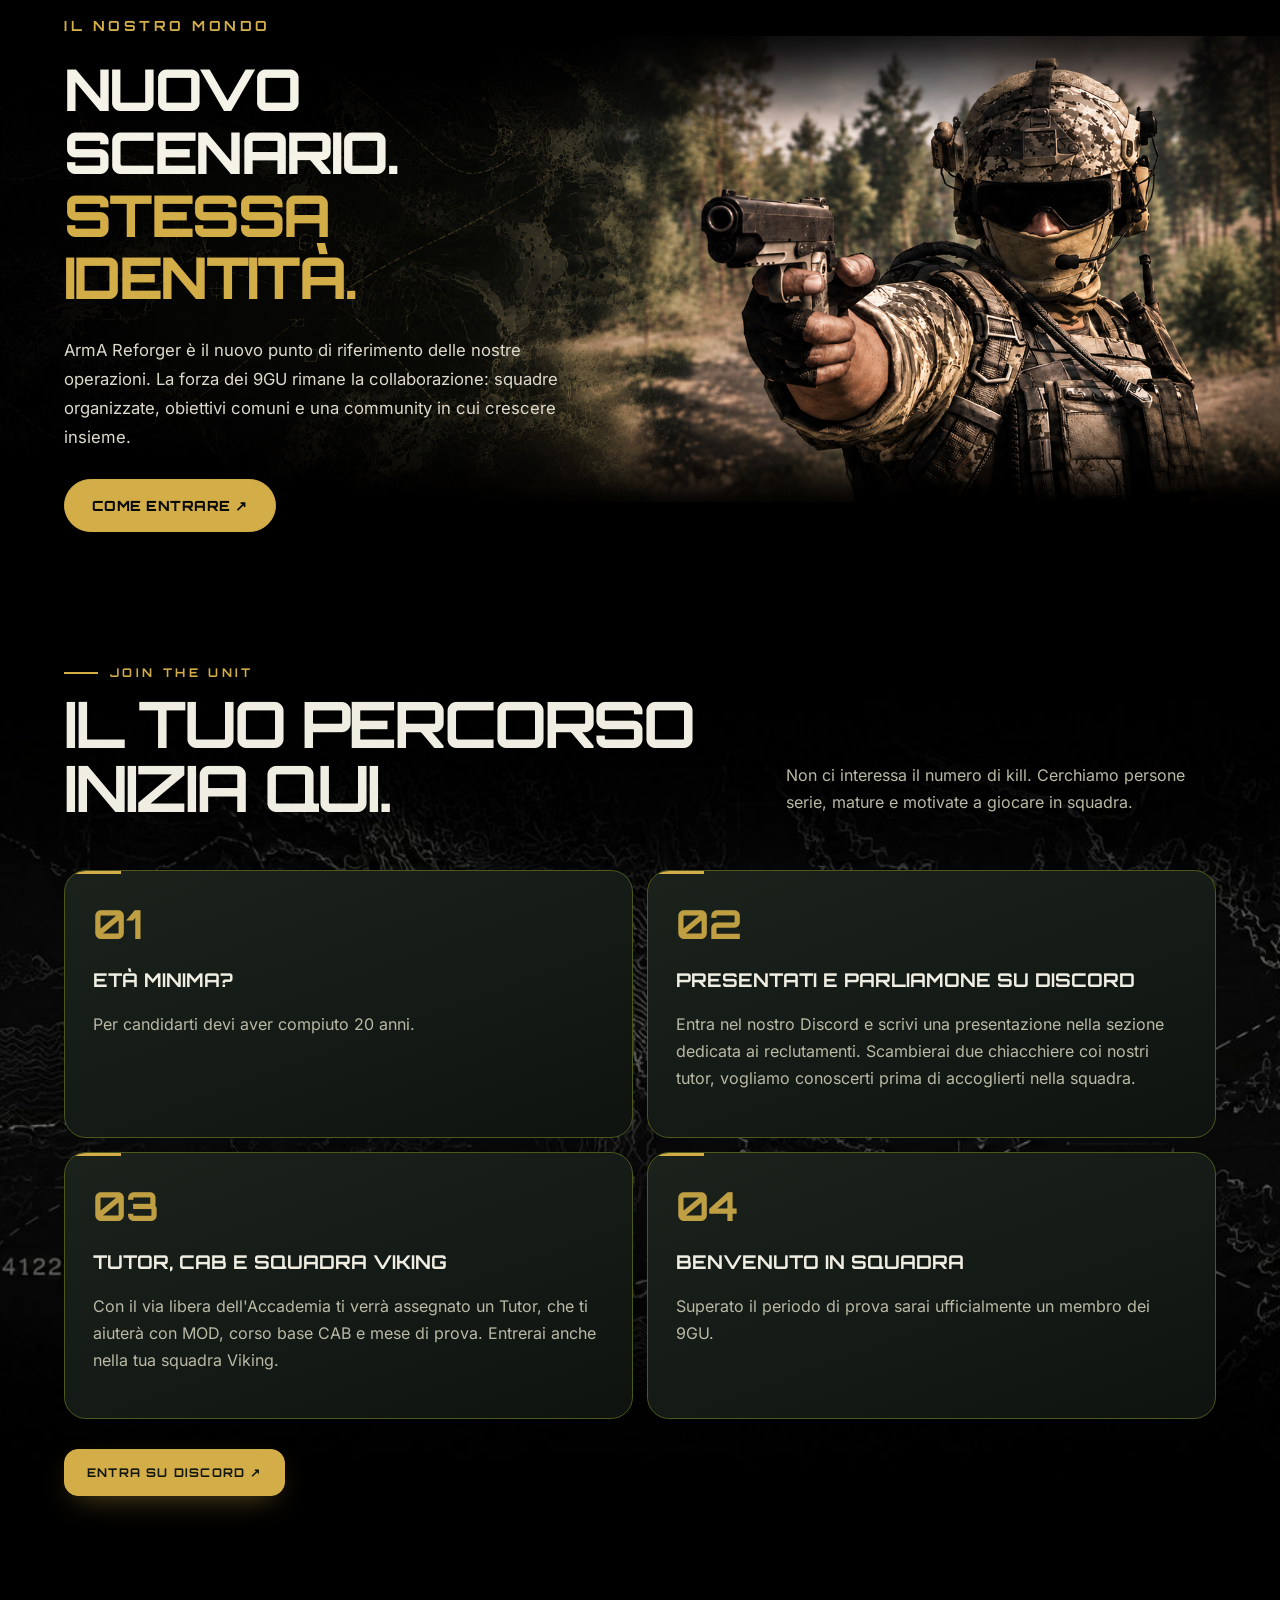
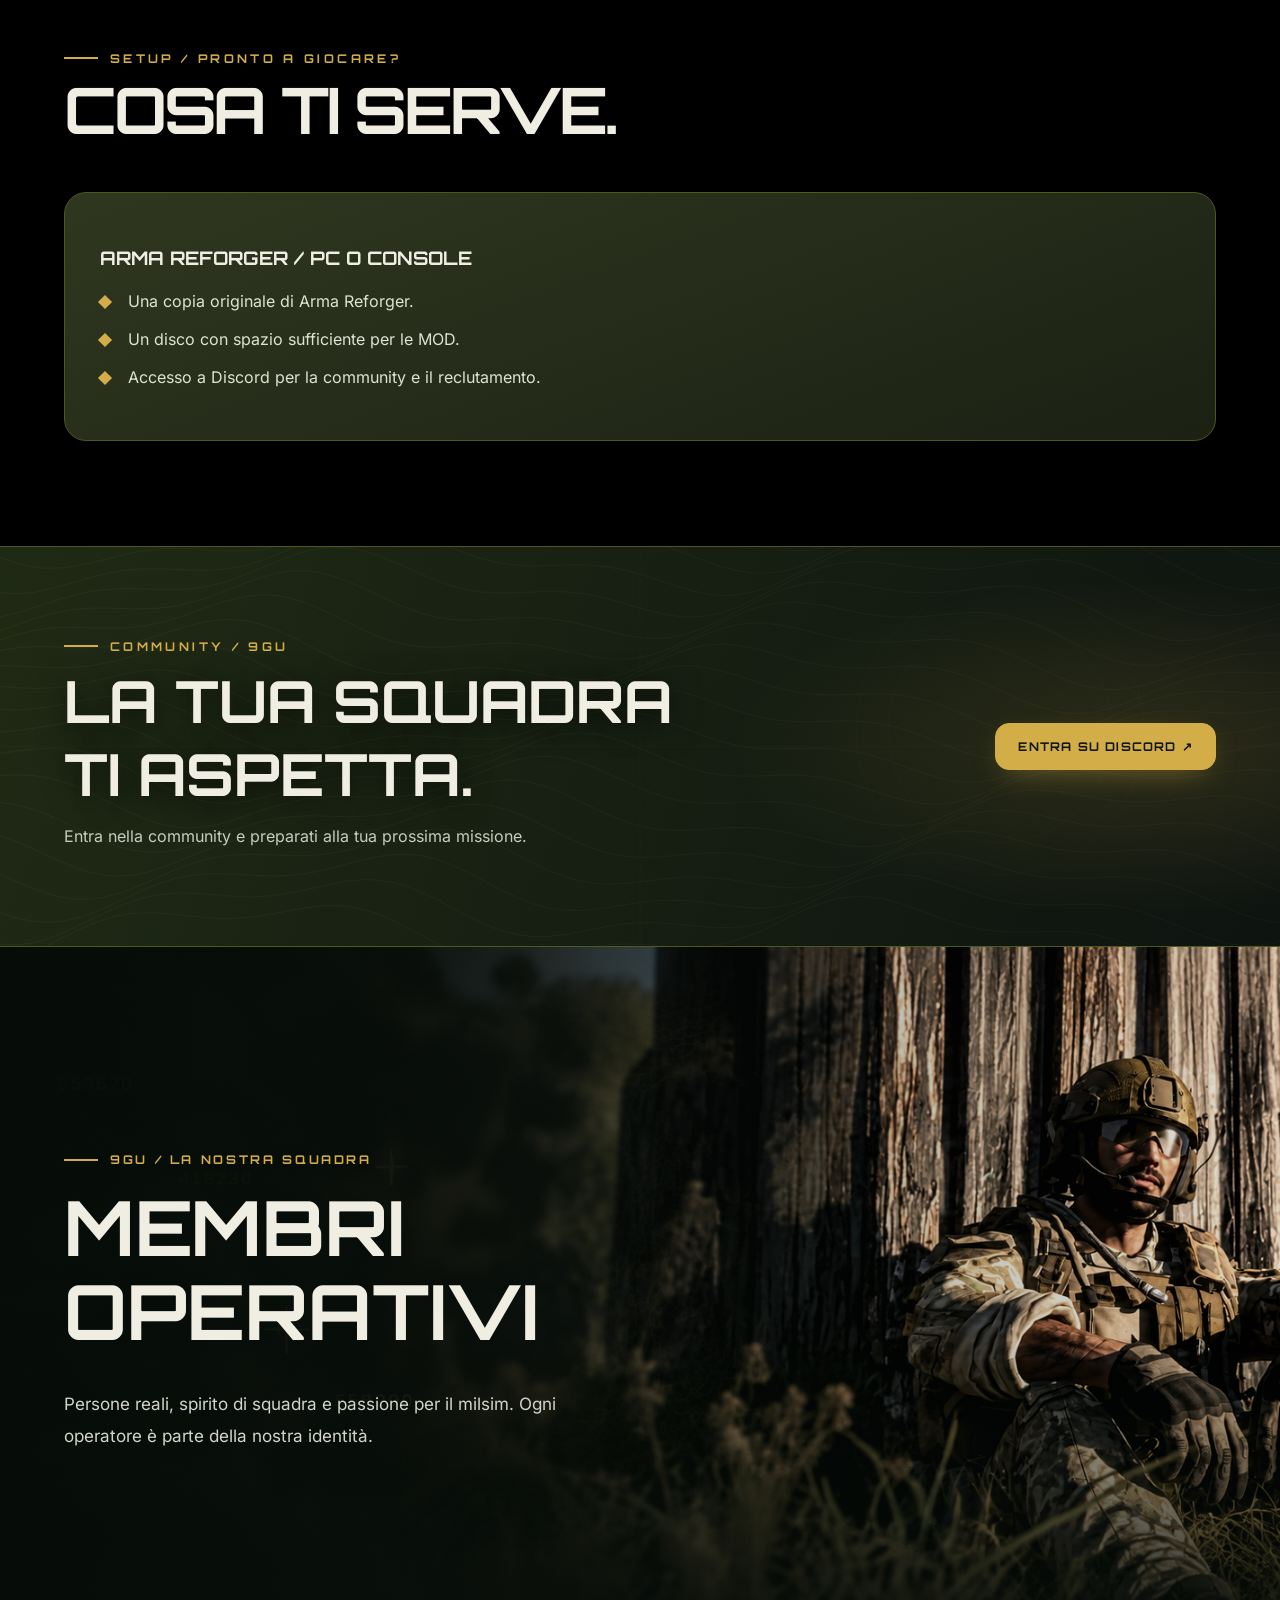
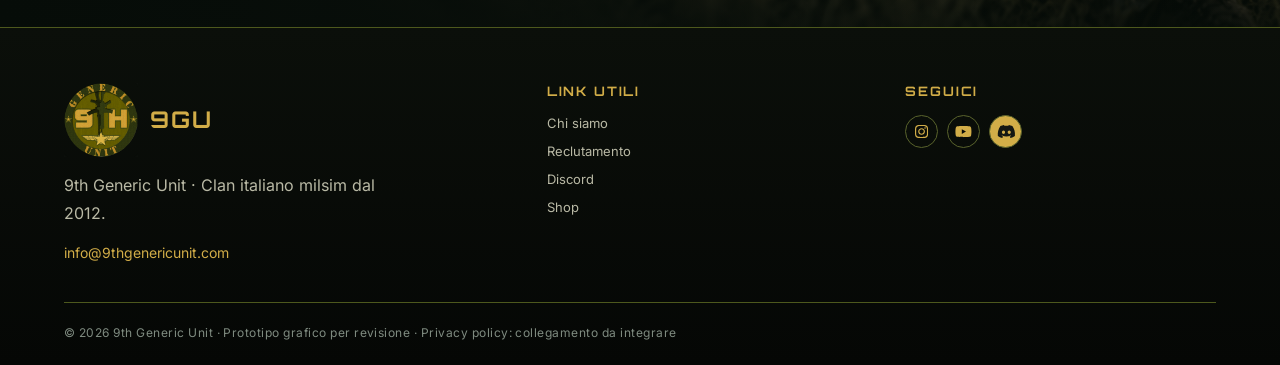
==== commit 89e7aea8: "Add initial version of "9th Generic Unit" website with structured layouts, custom fonts, responsive " ====
--- a/index.html
+++ b/index.html
@@ -1,169 +1,1922 @@
-<!DOCTYPE html>
+<!doctype html>
 
-<html lang="it"><head><meta charset="utf-8"/><meta content="width=device-width,initial-scale=1" name="viewport"/><meta content="9th Generic Unit — clan italiano milsim ArmA Reforger dal 2012." name="description"/><meta content="#000000" name="theme-color"/><meta content="9th Generic Unit | ArmA Reforger" property="og:title"/><meta content="9th Generic Unit — clan italiano milsim ArmA Reforger dal 2012." property="og:description"/><meta content="website" property="og:type"/><title>9th Generic Unit | ArmA Reforger</title><link rel="icon" type="image/png" href="img/image_07.png"/><link rel="preload" as="image" href="img/image_01.jpg" fetchpriority="high"/><style>/* 9GU — sito offline: font locali (licenza OFL, cartella fonts/) e icone SVG incorporate (Font Awesome Free, CC BY 4.0) */
-@font-face{font-family:Inter;font-style:normal;font-display:swap;font-weight:100 900;src:url('fonts/inter-latin-wght-normal.woff2') format('woff2-variations'),url('fonts/inter-latin-wght-normal.woff2') format('woff2');unicode-range:U+0000-00FF,U+0131,U+0152-0153,U+02BB-02BC,U+02C6,U+02DA,U+02DC,U+0304,U+0308,U+0329,U+2000-206F,U+20AC,U+2122,U+2191,U+2193,U+2212,U+2215,U+FEFF,U+FFFD}
-@font-face{font-family:Inter;font-style:normal;font-display:swap;font-weight:100 900;src:url('fonts/inter-latin-ext-wght-normal.woff2') format('woff2-variations'),url('fonts/inter-latin-ext-wght-normal.woff2') format('woff2');unicode-range:U+0100-02BA,U+02BD-02C5,U+02C7-02CC,U+02CE-02D7,U+02DD-02FF,U+0304,U+0308,U+0329,U+1D00-1DBF,U+1E00-1E9F,U+1EF2-1EFF,U+2020,U+20A0-20AB,U+20AD-20C0,U+2113,U+2C60-2C7F,U+A720-A7FF}
-@font-face{font-family:Orbitron;font-style:normal;font-display:swap;font-weight:400 900;src:url('fonts/orbitron-latin-wght-normal.woff2') format('woff2-variations'),url('fonts/orbitron-latin-wght-normal.woff2') format('woff2');unicode-range:U+0000-00FF,U+0131,U+0152-0153,U+02BB-02BC,U+02C6,U+02DA,U+02DC,U+0304,U+0308,U+0329,U+2000-206F,U+20AC,U+2122,U+2191,U+2193,U+2212,U+2215,U+FEFF,U+FFFD}
-.ico{display:inline-block;height:1em;fill:currentColor;vertical-align:-.125em;overflow:visible}.ico-instagram{width:.875em}.ico-youtube{width:1.125em}.ico-discord{width:1.25em}
-:root{--bg:#000000;--panel:#252b19;--line:#4d581d;--olive:#d2ad48;--white:#f0eee2;--muted:#b9b9a5}*{box-sizing:border-box}html{scroll-behavior:smooth}body{margin:0;background:var(--bg);color:var(--white);font-family:Inter,Arial,Helvetica,sans-serif}a{color:inherit;text-decoration:none}button{font:inherit;cursor:pointer}.wrap{width:min(1160px,90%);margin:auto}header{position:sticky;top:0;z-index:20;background:#0b0e0def;border-bottom:1px solid var(--line);backdrop-filter:blur(12px)}nav{min-height:76px;display:flex;align-items:center;justify-content:space-between;gap:20px}.brand{font-weight:900;font-size:23px;letter-spacing:.08em}.brand span{color:var(--olive)}.links{display:flex;align-items:center;gap:24px;font-size:12px;font-weight:bold;letter-spacing:.12em}.links a:hover,.footer a:hover{color:var(--olive)}.btn{display:inline-flex;align-items:center;justify-content:center;gap:8px;padding:15px 22px;border:1px solid var(--olive);font-size:12px;font-weight:800;letter-spacing:.1em;text-transform:uppercase;background:var(--olive);color:#10150e;transition:.2s}.btn:hover{transform:translateY(-2px);background:#e4c46b}.btn.ghost{background:transparent;color:var(--white)}.btn.ghost:hover{background:#ffffff1a}.menu{display:none;background:none;border:1px solid var(--line);color:white;padding:10px}.hero{position:relative;min-height:680px;display:flex;align-items:center;overflow:hidden;background:linear-gradient(90deg,#080b0a 8%,#080b0ae6 36%,#080b0a4d 100%),linear-gradient(0deg,#0b0e0d,transparent 35%),url('img/image_01.jpg') center/cover}.hero:after{content:'';position:absolute;inset:0;background:repeating-linear-gradient(0deg,transparent 0 5px,#ffffff04 6px);pointer-events:none}.hero .wrap{position:relative;z-index:1}.eyebrow{color:var(--olive);font-size:12px;font-weight:bold;letter-spacing:.28em;text-transform:uppercase}.hero h1{font-size:clamp(55px,9vw,128px);line-height:.87;letter-spacing:-.07em;margin:25px 0;text-transform:uppercase;max-width:900px}.hero h1 em{font-style:normal;color:var(--olive)}.hero p{color:#d0d4cf;max-width:530px;line-height:1.7;font-size:17px}.actions{display:flex;gap:12px;flex-wrap:wrap;margin-top:30px}.stripe{border-block:1px solid var(--line);background:#000000}.stripe .wrap{display:flex;justify-content:space-between;gap:12px;flex-wrap:wrap;padding:20px 0;color:#b8c4b4;font-size:12px;letter-spacing:.12em;font-weight:bold}.stripe strong{color:var(--olive)}section{padding:105px 0}.heading{display:flex;align-items:end;justify-content:space-between;gap:30px;margin-bottom:38px}.heading h2{font-size:clamp(35px,5vw,65px);letter-spacing:-.05em;line-height:1;margin:12px 0}.heading p{max-width:430px;color:var(--muted);line-height:1.7}.grid3{display:grid;grid-template-columns:repeat(3,1fr);gap:16px}.tile{background:var(--panel);border:1px solid var(--line);padding:34px;min-height:245px}.tile .num{color:var(--olive);font-size:12px;letter-spacing:.2em}.tile h3{font-size:24px;margin:36px 0 12px;text-transform:uppercase}.tile p,.step p{color:var(--muted);line-height:1.7}.dark{background:#000000}.two{display:grid;grid-template-columns:1fr 1fr;gap:60px;align-items:center}.visual{min-height:410px;background:linear-gradient(0deg,#0b0e0d88,#0b0e0d22),url('img/image_02.jpg') center/cover;border:1px solid var(--line);position:relative}.visual:after{content:'9GU // SINCE 2012';position:absolute;bottom:20px;left:20px;color:white;letter-spacing:.2em;font-size:12px}.copy{color:var(--muted);line-height:1.9}.steps{display:grid;grid-template-columns:repeat(2,1fr);gap:14px}.step{border:1px solid var(--line);background:#141a16;padding:28px}.step b{color:var(--olive);font-size:32px}.step h3{font-size:19px;text-transform:uppercase}.alert{border-left:3px solid var(--olive);padding:18px 22px;background:#d2ad4812;margin-top:22px;color:#e4e9dd}.tabs{display:flex;gap:10px;margin:25px 0}.tab{background:transparent;border:1px solid var(--line);color:var(--white);padding:14px 24px;font-weight:bold}.tab[aria-selected=true]{background:var(--olive);color:#111}.requirements{padding:35px;background:var(--panel);border:1px solid var(--line);min-height:220px}.requirements li{margin:14px 0;line-height:1.5}.banner{padding:70px 0;background:linear-gradient(110deg,rgba(35,47,23,.90),rgba(15,21,17,.92)),url('img/image_03.svg') center/cover;border-block:1px solid var(--line)}.banner .wrap{display:flex;justify-content:space-between;align-items:center;gap:25px}.banner h2{font-size:clamp(32px,5vw,58px);margin:10px 0}.partners{display:flex;gap:18px;align-items:center;justify-content:center;flex-wrap:wrap;margin-top:30px}.partners span{border:1px solid var(--line);padding:16px 24px;font-weight:900;letter-spacing:.1em;color:#b8c3b6}.footer{background:#080b09;padding:55px 0 25px}.footergrid{display:flex;justify-content:space-between;gap:30px;flex-wrap:wrap}.footer p{color:var(--muted);line-height:1.8}.footerlinks{display:flex;gap:18px;flex-wrap:wrap;font-size:13px}.copyright{border-top:1px solid var(--line);padding-top:22px;margin-top:40px;color:#7f8b80;font-size:12px}.floating{position:fixed;bottom:24px;right:24px;z-index:10;border-radius:50%;width:58px;height:58px;background:#4d581d;color:white;display:grid;place-items:center;font-weight:900;box-shadow:0 8px 30px #0009}.floating:hover{transform:scale(1.07)}@media(max-width:800px){.menu{display:block}.links{display:none;position:absolute;top:76px;left:0;right:0;background:#0b0e0d;flex-direction:column;padding:30px;align-items:stretch}.links.open{display:flex}.hero{min-height:620px}.grid3,.two,.steps{grid-template-columns:1fr}.heading,.banner .wrap{display:block}section{padding:70px 0}.visual{min-height:300px}.banner .btn{margin-top:20px}}h1,h2,h3,.brand,.eyebrow,.btn,.tab{font-family:Orbitron,Arial,sans-serif;font-weight:700}.socials{display:flex;align-items:center;gap:9px}.socials a{display:grid;place-items:center;width:33px;height:33px;border-radius:50%;border:1px solid #59632c;color:#d2ad48;transition:.2s;font-size:15px}.socials a:hover{background:#d2ad48;color:#141713;transform:translateY(-2px)}.socials a.discord{background:#d2ad48;color:#141713}.socials a.discord:hover{background:#f0d789}.footer-socials{margin-top:20px}@media(max-width:1050px){.links{gap:12px}.socials{gap:5px}.socials a{width:29px;height:29px}}@media(max-width:800px){.links .socials{justify-content:center;padding-top:12px}.links .socials a{width:42px;height:42px}}.floating .ico{font-size:26px}
-/* 9GU — rounded interface */
-:root{--radius-card:22px;--radius-control:14px}
-.btn,.tab,.menu,.partners span{border-radius:var(--radius-control)}
-.tile,.step,.requirements,.visual,.alert{border-radius:var(--radius-card);overflow:hidden}
-.banner{border-radius:0}
-.socials a,.floating{border-radius:50%}
-button:focus-visible,a:focus-visible{outline:2px solid var(--olive);outline-offset:3px}
- .members-showcase{width:100%;margin:35px auto 42px;border-radius:24px;overflow:hidden;border:1px solid #4d581d;line-height:0}.members-showcase img{display:block;width:100%;height:auto} @media(max-width:800px){.members-showcase{border-radius:16px;margin:24px auto 30px}} 
-/* Join the Unit: subtle tactical cartography backdrop */
-#reclutamento{background-color:#000;background-image:none;}
-#reclutamento .wrap{position:relative;z-index:1;}
+<html lang="it">
+  <head>
+    <meta charset="utf-8" />
+    <meta content="width=device-width,initial-scale=1" name="viewport" />
+    <meta content="9th Generic Unit — clan italiano milsim ArmA Reforger dal 2012." name="description" />
+    <meta content="#000000" name="theme-color" />
+    <meta content="9th Generic Unit | ArmA Reforger" property="og:title" />
+    <meta content="9th Generic Unit — clan italiano milsim ArmA Reforger dal 2012." property="og:description" />
+    <meta content="website" property="og:type" />
+    <title>9th Generic Unit | ArmA Reforger</title>
+    <link rel="icon" type="image/png" href="img/image_07.png" />
+    <link rel="preload" as="image" href="img/image_01.jpg" fetchpriority="high" />
+    <style>
+      /* 9GU — sito offline: font locali (licenza OFL, cartella fonts/) e icone SVG incorporate (Font Awesome Free, CC BY 4.0) */
+      @font-face {
+        font-family: Inter;
+        font-style: normal;
+        font-display: swap;
+        font-weight: 100 900;
+        src:
+          url("fonts/inter-latin-wght-normal.woff2") format("woff2-variations"),
+          url("fonts/inter-latin-wght-normal.woff2") format("woff2");
+        unicode-range: U+0000-00FF, U+0131, U+0152-0153, U+02BB-02BC, U+02C6, U+02DA, U+02DC, U+0304, U+0308, U+0329,
+          U+2000-206F, U+20AC, U+2122, U+2191, U+2193, U+2212, U+2215, U+FEFF, U+FFFD;
+      }
+      @font-face {
+        font-family: Inter;
+        font-style: normal;
+        font-display: swap;
+        font-weight: 100 900;
+        src:
+          url("fonts/inter-latin-ext-wght-normal.woff2") format("woff2-variations"),
+          url("fonts/inter-latin-ext-wght-normal.woff2") format("woff2");
+        unicode-range: U+0100-02BA, U+02BD-02C5, U+02C7-02CC, U+02CE-02D7, U+02DD-02FF, U+0304, U+0308, U+0329,
+          U+1D00-1DBF, U+1E00-1E9F, U+1EF2-1EFF, U+2020, U+20A0-20AB, U+20AD-20C0, U+2113, U+2C60-2C7F, U+A720-A7FF;
+      }
+      @font-face {
+        font-family: Orbitron;
+        font-style: normal;
+        font-display: swap;
+        font-weight: 400 900;
+        src:
+          url("fonts/orbitron-latin-wght-normal.woff2") format("woff2-variations"),
+          url("fonts/orbitron-latin-wght-normal.woff2") format("woff2");
+        unicode-range: U+0000-00FF, U+0131, U+0152-0153, U+02BB-02BC, U+02C6, U+02DA, U+02DC, U+0304, U+0308, U+0329,
+          U+2000-206F, U+20AC, U+2122, U+2191, U+2193, U+2212, U+2215, U+FEFF, U+FFFD;
+      }
+      .ico {
+        display: inline-block;
+        height: 1em;
+        fill: currentColor;
+        vertical-align: -0.125em;
+        overflow: visible;
+      }
+      .ico-instagram {
+        width: 0.875em;
+      }
+      .ico-youtube {
+        width: 1.125em;
+      }
+      .ico-discord {
+        width: 1.25em;
+      }
+      :root {
+        --bg: #000000;
+        --panel: #252b19;
+        --line: #4d581d;
+        --olive: #d2ad48;
+        --white: #f0eee2;
+        --muted: #b9b9a5;
+      }
+      * {
+        box-sizing: border-box;
+      }
+      html {
+        scroll-behavior: smooth;
+      }
+      body {
+        margin: 0;
+        background: var(--bg);
+        color: var(--white);
+        font-family: Inter, Arial, Helvetica, sans-serif;
+      }
+      a {
+        color: inherit;
+        text-decoration: none;
+      }
+      button {
+        font: inherit;
+        cursor: pointer;
+      }
+      .wrap {
+        width: min(1160px, 90%);
+        margin: auto;
+      }
+      header {
+        position: sticky;
+        top: 0;
+        z-index: 20;
+        background: #0b0e0def;
+        border-bottom: 1px solid var(--line);
+        backdrop-filter: blur(12px);
+      }
+      nav {
+        min-height: 76px;
+        display: flex;
+        align-items: center;
+        justify-content: space-between;
+        gap: 20px;
+      }
+      .brand {
+        font-weight: 900;
+        font-size: 23px;
+        letter-spacing: 0.08em;
+      }
+      .brand span {
+        color: var(--olive);
+      }
+      .links {
+        display: flex;
+        align-items: center;
+        gap: 24px;
+        font-size: 12px;
+        font-weight: bold;
+        letter-spacing: 0.12em;
+      }
+      .links a:hover,
+      .footer a:hover {
+        color: var(--olive);
+      }
+      .btn {
+        display: inline-flex;
+        align-items: center;
+        justify-content: center;
+        gap: 8px;
+        padding: 15px 22px;
+        border: 1px solid var(--olive);
+        font-size: 12px;
+        font-weight: 800;
+        letter-spacing: 0.1em;
+        text-transform: uppercase;
+        background: var(--olive);
+        color: #10150e;
+        transition: 0.2s;
+      }
+      .btn:hover {
+        transform: translateY(-2px);
+        background: #e4c46b;
+      }
+      .btn.ghost {
+        background: transparent;
+        color: var(--white);
+      }
+      .btn.ghost:hover {
+        background: #ffffff1a;
+      }
+      .menu {
+        display: none;
+        background: none;
+        border: 1px solid var(--line);
+        color: white;
+        padding: 10px;
+      }
+      .hero {
+        position: relative;
+        min-height: 680px;
+        display: flex;
+        align-items: center;
+        overflow: hidden;
+        background:
+          linear-gradient(90deg, #080b0a 8%, #080b0ae6 36%, #080b0a4d 100%),
+          linear-gradient(0deg, #0b0e0d, transparent 35%),
+          url("img/image_01.jpg") center/cover;
+      }
+      .hero:after {
+        content: "";
+        position: absolute;
+        inset: 0;
+        background: repeating-linear-gradient(0deg, transparent 0 5px, #ffffff04 6px);
+        pointer-events: none;
+      }
+      .hero .wrap {
+        position: relative;
+        z-index: 1;
+      }
+      .eyebrow {
+        color: var(--olive);
+        font-size: 12px;
+        font-weight: bold;
+        letter-spacing: 0.28em;
+        text-transform: uppercase;
+      }
+      .hero h1 {
+        font-size: clamp(55px, 9vw, 128px);
+        line-height: 0.87;
+        letter-spacing: -0.07em;
+        margin: 25px 0;
+        text-transform: uppercase;
+        max-width: 900px;
+      }
+      .hero h1 em {
+        font-style: normal;
+        color: var(--olive);
+      }
+      .hero p {
+        color: #d0d4cf;
+        max-width: 530px;
+        line-height: 1.7;
+        font-size: 17px;
+      }
+      .actions {
+        display: flex;
+        gap: 12px;
+        flex-wrap: wrap;
+        margin-top: 30px;
+      }
+      .stripe {
+        border-block: 1px solid var(--line);
+        background: #000000;
+      }
+      .stripe .wrap {
+        display: flex;
+        justify-content: space-between;
+        gap: 12px;
+        flex-wrap: wrap;
+        padding: 20px 0;
+        color: #b8c4b4;
+        font-size: 12px;
+        letter-spacing: 0.12em;
+        font-weight: bold;
+      }
+      .stripe strong {
+        color: var(--olive);
+      }
+      section {
+        padding: 105px 0;
+      }
+      .heading {
+        display: flex;
+        align-items: end;
+        justify-content: space-between;
+        gap: 30px;
+        margin-bottom: 38px;
+      }
+      .heading h2 {
+        font-size: clamp(35px, 5vw, 65px);
+        letter-spacing: -0.05em;
+        line-height: 1;
+        margin: 12px 0;
+      }
+      .heading p {
+        max-width: 430px;
+        color: var(--muted);
+        line-height: 1.7;
+      }
+      .grid3 {
+        display: grid;
+        grid-template-columns: repeat(3, 1fr);
+        gap: 16px;
+      }
+      .tile {
+        background: var(--panel);
+        border: 1px solid var(--line);
+        padding: 34px;
+        min-height: 245px;
+      }
+      .tile .num {
+        color: var(--olive);
+        font-size: 12px;
+        letter-spacing: 0.2em;
+      }
+      .tile h3 {
+        font-size: 24px;
+        margin: 36px 0 12px;
+        text-transform: uppercase;
+      }
+      .tile p,
+      .step p {
+        color: var(--muted);
+        line-height: 1.7;
+      }
+      .dark {
+        background: #000000;
+      }
+      .two {
+        display: grid;
+        grid-template-columns: 1fr 1fr;
+        gap: 60px;
+        align-items: center;
+      }
+      .visual {
+        min-height: 410px;
+        background:
+          linear-gradient(0deg, #0b0e0d88, #0b0e0d22),
+          url("img/image_02.jpg") center/cover;
+        border: 1px solid var(--line);
+        position: relative;
+      }
+      .visual:after {
+        content: "9GU // SINCE 2012";
+        position: absolute;
+        bottom: 20px;
+        left: 20px;
+        color: white;
+        letter-spacing: 0.2em;
+        font-size: 12px;
+      }
+      .copy {
+        color: var(--muted);
+        line-height: 1.9;
+      }
+      .steps {
+        display: grid;
+        grid-template-columns: repeat(2, 1fr);
+        gap: 14px;
+      }
+      .step {
+        border: 1px solid var(--line);
+        background: #141a16;
+        padding: 28px;
+      }
+      .step b {
+        color: var(--olive);
+        font-size: 32px;
+      }
+      .step h3 {
+        font-size: 19px;
+        text-transform: uppercase;
+      }
+      .alert {
+        border-left: 3px solid var(--olive);
+        padding: 18px 22px;
+        background: #d2ad4812;
+        margin-top: 22px;
+        color: #e4e9dd;
+      }
+      .tabs {
+        display: flex;
+        gap: 10px;
+        margin: 25px 0;
+      }
+      .tab {
+        background: transparent;
+        border: 1px solid var(--line);
+        color: var(--white);
+        padding: 14px 24px;
+        font-weight: bold;
+      }
+      .tab[aria-selected="true"] {
+        background: var(--olive);
+        color: #111;
+      }
+      .requirements {
+        padding: 35px;
+        background: var(--panel);
+        border: 1px solid var(--line);
+        min-height: 220px;
+      }
+      .requirements li {
+        margin: 14px 0;
+        line-height: 1.5;
+      }
+      .banner {
+        padding: 70px 0;
+        background:
+          linear-gradient(110deg, rgba(35, 47, 23, 0.9), rgba(15, 21, 17, 0.92)),
+          url("img/image_03.svg") center/cover;
+        border-block: 1px solid var(--line);
+      }
+      .banner .wrap {
+        display: flex;
+        justify-content: space-between;
+        align-items: center;
+        gap: 25px;
+      }
+      .banner h2 {
+        font-size: clamp(32px, 5vw, 58px);
+        margin: 10px 0;
+      }
+      .partners {
+        display: flex;
+        gap: 18px;
+        align-items: center;
+        justify-content: center;
+        flex-wrap: wrap;
+        margin-top: 30px;
+      }
+      .partners span {
+        border: 1px solid var(--line);
+        padding: 16px 24px;
+        font-weight: 900;
+        letter-spacing: 0.1em;
+        color: #b8c3b6;
+      }
+      .footer {
+        background: #080b09;
+        padding: 55px 0 25px;
+      }
+      .footergrid {
+        display: flex;
+        justify-content: space-between;
+        gap: 30px;
+        flex-wrap: wrap;
+      }
+      .footer p {
+        color: var(--muted);
+        line-height: 1.8;
+      }
+      .footerlinks {
+        display: flex;
+        gap: 18px;
+        flex-wrap: wrap;
+        font-size: 13px;
+      }
+      .copyright {
+        border-top: 1px solid var(--line);
+        padding-top: 22px;
+        margin-top: 40px;
+        color: #7f8b80;
+        font-size: 12px;
+      }
+      .floating {
+        position: fixed;
+        bottom: 24px;
+        right: 24px;
+        z-index: 10;
+        border-radius: 50%;
+        width: 58px;
+        height: 58px;
+        background: #4d581d;
+        color: white;
+        display: grid;
+        place-items: center;
+        font-weight: 900;
+        box-shadow: 0 8px 30px #0009;
+      }
+      .floating:hover {
+        transform: scale(1.07);
+      }
+      @media (max-width: 800px) {
+        .menu {
+          display: block;
+        }
+        .links {
+          display: none;
+          position: absolute;
+          top: 76px;
+          left: 0;
+          right: 0;
+          background: #0b0e0d;
+          flex-direction: column;
+          padding: 30px;
+          align-items: stretch;
+        }
+        .links.open {
+          display: flex;
+        }
+        .hero {
+          min-height: 620px;
+        }
+        .grid3,
+        .two,
+        .steps {
+          grid-template-columns: 1fr;
+        }
+        .heading,
+        .banner .wrap {
+          display: block;
+        }
+        section {
+          padding: 70px 0;
+        }
+        .visual {
+          min-height: 300px;
+        }
+        .banner .btn {
+          margin-top: 20px;
+        }
+      }
+      h1,
+      h2,
+      h3,
+      .brand,
+      .eyebrow,
+      .btn,
+      .tab {
+        font-family: Orbitron, Arial, sans-serif;
+        font-weight: 700;
+      }
+      .socials {
+        display: flex;
+        align-items: center;
+        gap: 9px;
+      }
+      .socials a {
+        display: grid;
+        place-items: center;
+        width: 33px;
+        height: 33px;
+        border-radius: 50%;
+        border: 1px solid #59632c;
+        color: #d2ad48;
+        transition: 0.2s;
+        font-size: 15px;
+      }
+      .socials a:hover {
+        background: #d2ad48;
+        color: #141713;
+        transform: translateY(-2px);
+      }
+      .socials a.discord {
+        background: #d2ad48;
+        color: #141713;
+      }
+      .socials a.discord:hover {
+        background: #f0d789;
+      }
+      .footer-socials {
+        margin-top: 20px;
+      }
+      @media (max-width: 1050px) {
+        .links {
+          gap: 12px;
+        }
+        .socials {
+          gap: 5px;
+        }
+        .socials a {
+          width: 29px;
+          height: 29px;
+        }
+      }
+      @media (max-width: 800px) {
+        .links .socials {
+          justify-content: center;
+          padding-top: 12px;
+        }
+        .links .socials a {
+          width: 42px;
+          height: 42px;
+        }
+      }
+      .floating .ico {
+        font-size: 26px;
+      }
+      /* 9GU — rounded interface */
+      :root {
+        --radius-card: 22px;
+        --radius-control: 14px;
+      }
+      .btn,
+      .tab,
+      .menu,
+      .partners span {
+        border-radius: var(--radius-control);
+      }
+      .tile,
+      .step,
+      .requirements,
+      .visual,
+      .alert {
+        border-radius: var(--radius-card);
+        overflow: hidden;
+      }
+      .banner {
+        border-radius: 0;
+      }
+      .socials a,
+      .floating {
+        border-radius: 50%;
+      }
+      button:focus-visible,
+      a:focus-visible {
+        outline: 2px solid var(--olive);
+        outline-offset: 3px;
+      }
+      .members-showcase {
+        width: 100%;
+        margin: 35px auto 42px;
+        border-radius: 24px;
+        overflow: hidden;
+        border: 1px solid #4d581d;
+        line-height: 0;
+      }
+      .members-showcase img {
+        display: block;
+        width: 100%;
+        height: auto;
+      }
+      @media (max-width: 800px) {
+        .members-showcase {
+          border-radius: 16px;
+          margin: 24px auto 30px;
+        }
+      }
+      /* Join the Unit: subtle tactical cartography backdrop */
+      #reclutamento {
+        background-color: #000;
+        background-image: none;
+      }
+      #reclutamento .wrap {
+        position: relative;
+        z-index: 1;
+      }
 
-/* Join the Unit — mappa grigia con dissolvenza nera superiore e inferiore */
-#reclutamento{position:relative;isolation:isolate;background-color:#000!important;background-image:none!important;}
-#reclutamento::before{content:"";position:absolute;inset:0;z-index:-1;pointer-events:none;background-image:linear-gradient(to bottom,#000 0%,rgba(0,0,0,0) 24%,rgba(0,0,0,0) 76%,#000 100%),url("img/image_04.jpg");background-size:100% 100%,cover;background-position:center;background-repeat:no-repeat;}
-#reclutamento .wrap{position:relative;z-index:1;}
-</style><style>.world-section{padding:65px 0}.world-wrap{width:min(1460px,94%)}.world-art{position:relative;overflow:hidden;border-radius:26px;border:1px solid #4d581d;background:#0c100c}.world-art img{display:block;width:100%;height:auto}.world-click{position:absolute;left:6.5%;top:77%;width:15%;height:12%;border-radius:14px;cursor:pointer}.world-click:focus-visible{outline:3px solid #d2ad48;outline-offset:3px}@media(max-width:700px){.world-section{padding:36px 0}.world-wrap{width:96%}.world-art{border-radius:14px}.world-click{left:6%;top:75%;width:21%;height:15%}}</style><style>
-.members-background-section{position:relative;min-height:560px;display:flex;align-items:center;overflow:hidden;padding:100px 0;background:#111710;isolation:isolate}
-.members-background-section::before{content:"";position:absolute;inset:0;z-index:-2;background-image:url("img/image_05.png");background-position:right 34% center;background-size:cover;background-repeat:no-repeat}
-.members-background-section::after{content:"";position:absolute;inset:0;z-index:-1;background:linear-gradient(90deg,#0c110efc 0%,#0c110ef0 26%,#0c110ed1 46%,#0c110e35 77%,#0c110e22 100%),linear-gradient(0deg,#0c110e75,transparent 45%)}
-.members-content{position:relative;text-align:left;z-index:1}.members-content h2{max-width:650px}.members-description{color:#d3d5c9;line-height:1.85;max-width:480px;font-size:17px}.members-partners{padding:28px 5%;background:#000000}.members-partners .partners{margin:0}
-@media(max-width:700px){.members-background-section{min-height:540px;padding:70px 0}.members-background-section::before{background-position:72% center}.members-background-section::after{background:linear-gradient(90deg,#0c110ef5,#0c110ec9 55%,#0c110e65)}.members-content h2{font-size:clamp(34px,9vw,56px)!important}.members-description{font-size:15px;max-width:310px}}
+      /* Join the Unit — mappa grigia con dissolvenza nera superiore e inferiore */
+      #reclutamento {
+        position: relative;
+        isolation: isolate;
+        background-color: #000 !important;
+        background-image: none !important;
+      }
+      #reclutamento::before {
+        content: "";
+        position: absolute;
+        inset: 0;
+        z-index: -1;
+        pointer-events: none;
+        background-image: linear-gradient(to bottom, #000 0%, rgba(0, 0, 0, 0) 24%, rgba(0, 0, 0, 0) 76%, #000 100%),
+          url("img/image_04.jpg");
+        background-size:
+          100% 100%,
+          cover;
+        background-position: center;
+        background-repeat: no-repeat;
+      }
+      #reclutamento .wrap {
+        position: relative;
+        z-index: 1;
+      }
+    </style>
+    <style>
+      .world-section {
+        padding: 65px 0;
+      }
+      .world-wrap {
+        width: min(1460px, 94%);
+      }
+      .world-art {
+        position: relative;
+        overflow: hidden;
+        border-radius: 26px;
+        border: 1px solid #4d581d;
+        background: #0c100c;
+      }
+      .world-art img {
+        display: block;
+        width: 100%;
+        height: auto;
+      }
+      .world-click {
+        position: absolute;
+        left: 6.5%;
+        top: 77%;
+        width: 15%;
+        height: 12%;
+        border-radius: 14px;
+        cursor: pointer;
+      }
+      .world-click:focus-visible {
+        outline: 3px solid #d2ad48;
+        outline-offset: 3px;
+      }
+      @media (max-width: 700px) {
+        .world-section {
+          padding: 36px 0;
+        }
+        .world-wrap {
+          width: 96%;
+        }
+        .world-art {
+          border-radius: 14px;
+        }
+        .world-click {
+          left: 6%;
+          top: 75%;
+          width: 21%;
+          height: 15%;
+        }
+      }
+    </style>
+    <style>
+      .members-background-section {
+        position: relative;
+        min-height: 560px;
+        display: flex;
+        align-items: center;
+        overflow: hidden;
+        padding: 100px 0;
+        background: #111710;
+        isolation: isolate;
+      }
+      .members-background-section::before {
+        content: "";
+        position: absolute;
+        inset: 0;
+        z-index: -2;
+        background-image: url("img/image_05.png");
+        background-position: right 34% center;
+        background-size: cover;
+        background-repeat: no-repeat;
+      }
+      .members-background-section::after {
+        content: "";
+        position: absolute;
+        inset: 0;
+        z-index: -1;
+        background: linear-gradient(90deg, #0c110efc 0%, #0c110ef0 26%, #0c110ed1 46%, #0c110e35 77%, #0c110e22 100%),
+          linear-gradient(0deg, #0c110e75, transparent 45%);
+      }
+      .members-content {
+        position: relative;
+        text-align: left;
+        z-index: 1;
+      }
+      .members-content h2 {
+        max-width: 650px;
+      }
+      .members-description {
+        color: #d3d5c9;
+        line-height: 1.85;
+        max-width: 480px;
+        font-size: 17px;
+      }
+      .members-partners {
+        padding: 28px 5%;
+        background: #000000;
+      }
+      .members-partners .partners {
+        margin: 0;
+      }
+      @media (max-width: 700px) {
+        .members-background-section {
+          min-height: 540px;
+          padding: 70px 0;
+        }
+        .members-background-section::before {
+          background-position: 72% center;
+        }
+        .members-background-section::after {
+          background: linear-gradient(90deg, #0c110ef5, #0c110ec9 55%, #0c110e65);
+        }
+        .members-content h2 {
+          font-size: clamp(34px, 9vw, 56px) !important;
+        }
+        .members-description {
+          font-size: 15px;
+          max-width: 310px;
+        }
+      }
 
-/* 9GU — membri operativi: sfondo fotografico immersivo + pulsanti integrati */
-.members-background-section{min-height:680px;align-items:stretch;padding:90px 0 42px;background-color:#0b100d}
-.members-background-section::before{background-position:center 46%;background-size:cover;filter:contrast(1.09) saturate(.88) brightness(.94)}
-.members-background-section::after{background:linear-gradient(90deg,rgba(6,12,8,.98) 0%,rgba(7,13,9,.93) 25%,rgba(7,13,9,.76) 41%,rgba(7,13,9,.22) 70%,rgba(7,13,9,.07) 100%),linear-gradient(0deg,rgba(6,12,8,.90),transparent 42%)}
-.members-content{display:flex;flex-direction:column;align-items:flex-start;justify-content:center;width:min(1160px,90%)}
-.members-content .eyebrow{letter-spacing:.22em}
-.members-content h2{font-size:clamp(38px,6vw,76px);max-width:630px}
-.members-content .members-description{max-width:500px}
-.members-content .members-partners{width:100%;padding:40px 0 0;margin-top:auto;background:transparent;position:relative;z-index:2}
-.members-content .partners{display:flex;justify-content:center;gap:20px;margin:0;flex-wrap:wrap}
-.members-content .partners span{border:1px solid #68732c;border-radius:24px;background:rgba(8,14,9,.70);backdrop-filter:blur(9px);padding:20px 26px;color:#e0e4d7;font-family:Orbitron,Arial,sans-serif;font-weight:700;letter-spacing:.07em;text-align:center;flex:1;min-width:185px;transition:background .2s,border-color .2s}
-@media(max-width:700px){.members-background-section{min-height:740px;padding:70px 0 26px}.members-background-section::before{background-position:62% center}.members-background-section::after{background:linear-gradient(90deg,#08100beb 0%,#08100bc9 55%,#08100b75 100%),linear-gradient(0deg,#08100be8,transparent 55%)}.members-content .members-partners{padding-top:45px}.members-content .partners{gap:10px}.members-content .partners span{min-width:100%;padding:15px 16px;border-radius:18px;font-size:13px}}
-</style><style>
-/* Header compatto 9GU - loghi originali incorporati */
-header nav.wrap{width:min(1600px,96%);gap:clamp(10px,1.4vw,22px);min-height:86px}
-header .brand-label{font-family:Orbitron,Arial,sans-serif;font-size:clamp(10px,1.05vw,15px);font-weight:800;letter-spacing:.045em;white-space:nowrap;color:var(--white)}
-header .links{flex:1;justify-content:center;gap:clamp(9px,1.2vw,22px);font-size:clamp(9px,.73vw,12px);letter-spacing:.04em;white-space:nowrap}
-header .socials{display:flex;align-items:center;gap:7px;flex-shrink:0}
-header .socials a{width:35px;height:35px;border-radius:50%;display:flex;align-items:center;justify-content:center;border:1px solid #6b724e;background:#ffffff0b;color:#e4e4d6;font-size:15px}
-header .socials a:hover{
-    background:#d2ad48;
-    color:#141713;
-    border-color:#d2ad48;
-    transform:translateY(-2px);
-}
-header .links a.dashboard-link {
-    color: #d2ad48;
-}
+      /* 9GU — membri operativi: sfondo fotografico immersivo + pulsanti integrati */
+      .members-background-section {
+        min-height: 680px;
+        align-items: stretch;
+        padding: 90px 0 42px;
+        background-color: #0b100d;
+      }
+      .members-background-section::before {
+        background-position: center 46%;
+        background-size: cover;
+        filter: contrast(1.09) saturate(0.88) brightness(0.94);
+      }
+      .members-background-section::after {
+        background: linear-gradient(
+            90deg,
+            rgba(6, 12, 8, 0.98) 0%,
+            rgba(7, 13, 9, 0.93) 25%,
+            rgba(7, 13, 9, 0.76) 41%,
+            rgba(7, 13, 9, 0.22) 70%,
+            rgba(7, 13, 9, 0.07) 100%
+          ),
+          linear-gradient(0deg, rgba(6, 12, 8, 0.9), transparent 42%);
+      }
+      .members-content {
+        display: flex;
+        flex-direction: column;
+        align-items: flex-start;
+        justify-content: center;
+        width: min(1160px, 90%);
+      }
+      .members-content .eyebrow {
+        letter-spacing: 0.22em;
+      }
+      .members-content h2 {
+        font-size: clamp(38px, 6vw, 76px);
+        max-width: 630px;
+      }
+      .members-content .members-description {
+        max-width: 500px;
+      }
+      .members-content .members-partners {
+        width: 100%;
+        padding: 40px 0 0;
+        margin-top: auto;
+        background: transparent;
+        position: relative;
+        z-index: 2;
+      }
+      .members-content .partners {
+        display: flex;
+        justify-content: center;
+        gap: 20px;
+        margin: 0;
+        flex-wrap: wrap;
+      }
+      .members-content .partners span {
+        border: 1px solid #68732c;
+        border-radius: 24px;
+        background: rgba(8, 14, 9, 0.7);
+        backdrop-filter: blur(9px);
+        padding: 20px 26px;
+        color: #e0e4d7;
+        font-family: Orbitron, Arial, sans-serif;
+        font-weight: 700;
+        letter-spacing: 0.07em;
+        text-align: center;
+        flex: 1;
+        min-width: 185px;
+        transition:
+          background 0.2s,
+          border-color 0.2s;
+      }
+      @media (max-width: 700px) {
+        .members-background-section {
+          min-height: 740px;
+          padding: 70px 0 26px;
+        }
+        .members-background-section::before {
+          background-position: 62% center;
+        }
+        .members-background-section::after {
+          background: linear-gradient(90deg, #08100beb 0%, #08100bc9 55%, #08100b75 100%),
+            linear-gradient(0deg, #08100be8, transparent 55%);
+        }
+        .members-content .members-partners {
+          padding-top: 45px;
+        }
+        .members-content .partners {
+          gap: 10px;
+        }
+        .members-content .partners span {
+          min-width: 100%;
+          padding: 15px 16px;
+          border-radius: 18px;
+          font-size: 13px;
+        }
+      }
+    </style>
+    <style>
+      /* Header compatto 9GU - loghi originali incorporati */
+      header nav.wrap {
+        width: min(1600px, 96%);
+        gap: clamp(10px, 1.4vw, 22px);
+        min-height: 86px;
+      }
+      header .brand-label {
+        font-family: Orbitron, Arial, sans-serif;
+        font-size: clamp(10px, 1.05vw, 15px);
+        font-weight: 800;
+        letter-spacing: 0.045em;
+        white-space: nowrap;
+        color: var(--white);
+      }
+      header .links {
+        flex: 1;
+        justify-content: center;
+        gap: clamp(9px, 1.2vw, 22px);
+        font-size: clamp(9px, 0.73vw, 12px);
+        letter-spacing: 0.04em;
+        white-space: nowrap;
+      }
+      header .socials {
+        display: flex;
+        align-items: center;
+        gap: 7px;
+        flex-shrink: 0;
+      }
+      header .socials a {
+        width: 35px;
+        height: 35px;
+        border-radius: 50%;
+        display: flex;
+        align-items: center;
+        justify-content: center;
+        border: 1px solid #6b724e;
+        background: #ffffff0b;
+        color: #e4e4d6;
+        font-size: 15px;
+      }
+      header .socials a:hover {
+        background: #d2ad48;
+        color: #141713;
+        border-color: #d2ad48;
+        transform: translateY(-2px);
+      }
+      header .links a.dashboard-link {
+        color: #d2ad48;
+      }
 
-header .links a.dashboard-link:hover {
-    color: #4d581d;
-}
-.header-games{display:flex;align-items:center;gap:13px;border-left:1px solid #586039;padding-left:17px;flex-shrink:0}
-.header-games a{display:flex;align-items:center;justify-content:center}
-.header-games img{display:block;width:auto;object-fit:contain;max-width:92px;max-height:37px}
-.header-games a:last-child img{max-width:70px;max-height:38px}
-@media(max-width:1180px){header .brand-label{font-size:11px}header .brand img{width:48px!important;height:48px!important}header .links{gap:9px;font-size:9px}header .socials{gap:4px}header .socials a{width:30px;height:30px}.header-games{gap:7px;padding-left:10px}.header-games img{max-width:75px}.header-games a:last-child img{max-width:56px}}
-@media(max-width:950px){header nav.wrap{min-height:74px;flex-wrap:nowrap}header .menu{display:block;margin-left:auto;order:4}header .links{display:none;position:absolute;top:74px;left:0;right:0;background:#0b0e0d;flex-direction:column;padding:30px;align-items:stretch;gap:22px;font-size:12px}header .links.open{display:flex}header .socials{margin-left:auto}header .header-games{border-left:0;padding-left:0}header .header-games img{max-width:65px;max-height:29px}header .header-games a:last-child img{max-width:49px;max-height:29px}}
-@media(max-width:600px){header .brand-label{font-size:10px;max-width:105px;white-space:normal;line-height:1.4}header .socials{display:none}.header-games{gap:6px}.header-games img{max-width:55px;max-height:25px}.header-games a:last-child img{max-width:40px;max-height:25px}header .brand img{width:44px!important;height:44px!important}header nav.wrap{gap:8px}}
-</style><style>
-.world-new{position:relative;isolation:isolate;min-height:690px;display:flex;align-items:center;background:#000;overflow:hidden;padding:82px 0}
-.world-new::before{content:"";position:absolute;inset:0;z-index:-2;background-image:url("img/image_06.png");background-size:cover;background-position:center center;background-repeat:no-repeat}
-.world-new::after{content:"";position:absolute;inset:0;z-index:-1;background:linear-gradient(90deg,rgba(0,0,0,.38) 0%,rgba(0,0,0,.16) 43%,transparent 72%)}
-.world-new-content{width:min(1320px,90%);margin:auto}.world-new-copy{max-width:590px}.world-new-eyebrow{font-family:Orbitron,sans-serif;color:#d2ad48;font-size:14px;letter-spacing:.25em;font-weight:700;margin-bottom:24px}
-.world-new h2{font-family:Orbitron,sans-serif;font-size:clamp(37px,4.5vw,72px);line-height:1.09;letter-spacing:-.045em;color:#f5f2e7;margin:0 0 27px;font-weight:800}.world-new h2 span{color:#d2ad48}.world-new p{font-size:clamp(15px,1.3vw,19px);line-height:1.75;color:#ddd9cb;max-width:550px;margin-bottom:26px}.world-new-btn{display:inline-flex;border:1px solid #d2ad48;border-radius:16px;padding:16px 25px;color:#f5f2e7;text-decoration:none;font-family:Orbitron,sans-serif;font-size:13px;font-weight:700;letter-spacing:.04em;background:rgba(0,0,0,.32)}.world-new-btn:hover{background:#d2ad48;color:#111}.world-new-since{margin-top:28px;color:#9a936f;font-size:12px;letter-spacing:.23em}
-@media(max-width:720px){.world-new{min-height:650px;padding:80px 0}.world-new::before{background-position:65% center}.world-new::after{background:linear-gradient(90deg,rgba(0,0,0,.86),rgba(0,0,0,.55))}.world-new-content{width:88%}.world-new-copy{max-width:100%}}
+      header .links a.dashboard-link:hover {
+        color: #4d581d;
+      }
+      .header-games {
+        display: flex;
+        align-items: center;
+        gap: 13px;
+        border-left: 1px solid #586039;
+        padding-left: 17px;
+        flex-shrink: 0;
+      }
+      .header-games a {
+        display: flex;
+        align-items: center;
+        justify-content: center;
+      }
+      .header-games img {
+        display: block;
+        width: auto;
+        object-fit: contain;
+        max-width: 92px;
+        max-height: 37px;
+      }
+      .header-games a:last-child img {
+        max-width: 70px;
+        max-height: 38px;
+      }
+      @media (max-width: 1180px) {
+        header .brand-label {
+          font-size: 11px;
+        }
+        header .brand img {
+          width: 48px !important;
+          height: 48px !important;
+        }
+        header .links {
+          gap: 9px;
+          font-size: 9px;
+        }
+        header .socials {
+          gap: 4px;
+        }
+        header .socials a {
+          width: 30px;
+          height: 30px;
+        }
+        .header-games {
+          gap: 7px;
+          padding-left: 10px;
+        }
+        .header-games img {
+          max-width: 75px;
+        }
+        .header-games a:last-child img {
+          max-width: 56px;
+        }
+      }
+      @media (max-width: 950px) {
+        header nav.wrap {
+          min-height: 74px;
+          flex-wrap: nowrap;
+        }
+        header .menu {
+          display: block;
+          margin-left: auto;
+          order: 4;
+        }
+        header .links {
+          display: none;
+          position: absolute;
+          top: 74px;
+          left: 0;
+          right: 0;
+          background: #0b0e0d;
+          flex-direction: column;
+          padding: 30px;
+          align-items: stretch;
+          gap: 22px;
+          font-size: 12px;
+        }
+        header .links.open {
+          display: flex;
+        }
+        header .socials {
+          margin-left: auto;
+        }
+        header .header-games {
+          border-left: 0;
+          padding-left: 0;
+        }
+        header .header-games img {
+          max-width: 65px;
+          max-height: 29px;
+        }
+        header .header-games a:last-child img {
+          max-width: 49px;
+          max-height: 29px;
+        }
+      }
+      @media (max-width: 600px) {
+        header .brand-label {
+          font-size: 10px;
+          max-width: 105px;
+          white-space: normal;
+          line-height: 1.4;
+        }
+        header .socials {
+          display: none;
+        }
+        .header-games {
+          gap: 6px;
+        }
+        .header-games img {
+          max-width: 55px;
+          max-height: 25px;
+        }
+        .header-games a:last-child img {
+          max-width: 40px;
+          max-height: 25px;
+        }
+        header .brand img {
+          width: 44px !important;
+          height: 44px !important;
+        }
+        header nav.wrap {
+          gap: 8px;
+        }
+      }
+    </style>
+    <style>
+      .world-new {
+        position: relative;
+        isolation: isolate;
+        min-height: 690px;
+        display: flex;
+        align-items: center;
+        background: #000;
+        overflow: hidden;
+        padding: 82px 0;
+      }
+      .world-new::before {
+        content: "";
+        position: absolute;
+        inset: 0;
+        z-index: -2;
+        background-image: url("img/image_06.png");
+        background-size: cover;
+        background-position: center center;
+        background-repeat: no-repeat;
+      }
+      .world-new::after {
+        content: "";
+        position: absolute;
+        inset: 0;
+        z-index: -1;
+        background: linear-gradient(90deg, rgba(0, 0, 0, 0.38) 0%, rgba(0, 0, 0, 0.16) 43%, transparent 72%);
+      }
+      .world-new-content {
+        width: min(1320px, 90%);
+        margin: auto;
+      }
+      .world-new-copy {
+        max-width: 590px;
+      }
+      .world-new-eyebrow {
+        font-family: Orbitron, sans-serif;
+        color: #d2ad48;
+        font-size: 14px;
+        letter-spacing: 0.25em;
+        font-weight: 700;
+        margin-bottom: 24px;
+      }
+      .world-new h2 {
+        font-family: Orbitron, sans-serif;
+        font-size: clamp(37px, 4.5vw, 72px);
+        line-height: 1.09;
+        letter-spacing: -0.045em;
+        color: #f5f2e7;
+        margin: 0 0 27px;
+        font-weight: 800;
+      }
+      .world-new h2 span {
+        color: #d2ad48;
+      }
+      .world-new p {
+        font-size: clamp(15px, 1.3vw, 19px);
+        line-height: 1.75;
+        color: #ddd9cb;
+        max-width: 550px;
+        margin-bottom: 26px;
+      }
+      .world-new-btn {
+        display: inline-flex;
+        border: 1px solid #d2ad48;
+        border-radius: 16px;
+        padding: 16px 25px;
+        color: #f5f2e7;
+        text-decoration: none;
+        font-family: Orbitron, sans-serif;
+        font-size: 13px;
+        font-weight: 700;
+        letter-spacing: 0.04em;
+        background: rgba(0, 0, 0, 0.32);
+      }
+      .world-new-btn:hover {
+        background: #d2ad48;
+        color: #111;
+      }
+      .world-new-since {
+        margin-top: 28px;
+        color: #9a936f;
+        font-size: 12px;
+        letter-spacing: 0.23em;
+      }
+      @media (max-width: 720px) {
+        .world-new {
+          min-height: 650px;
+          padding: 80px 0;
+        }
+        .world-new::before {
+          background-position: 65% center;
+        }
+        .world-new::after {
+          background: linear-gradient(90deg, rgba(0, 0, 0, 0.86), rgba(0, 0, 0, 0.55));
+        }
+        .world-new-content {
+          width: 88%;
+        }
+        .world-new-copy {
+          max-width: 100%;
+        }
+      }
 
-/* 9GU – revisione Il nostro mondo: griglia, inquadratura, CTA */
-.world-new{min-height:clamp(490px,39vw,690px);padding:76px 0;background:#000}
-.world-new::before{background-size:100% auto;background-position:center center;background-repeat:no-repeat}
-.world-new::after{background:linear-gradient(90deg,rgba(0,0,0,.32) 0%,rgba(0,0,0,.08) 40%,transparent 70%)}
-.world-new-content{width:min(1160px,90%);margin-inline:auto}
-.world-new-copy{max-width:540px}
-.world-new-btn{align-items:center;justify-content:center;gap:14px;background:#d2ad48;color:#090b08;border:1px solid #d2ad48;border-radius:28px;padding:17px 27px;font-family:Orbitron,sans-serif;font-size:14px;font-weight:800;letter-spacing:.035em;transition:background .2s,color .2s,transform .2s}
-.world-new-btn:hover{background:#e7c65b;color:#090b08;transform:translateY(-2px)}
-@media(max-width:900px){.world-new{min-height:540px}.world-new::before{background-size:auto 100%;background-position:66% center}.world-new::after{background:linear-gradient(90deg,rgba(0,0,0,.9) 0%,rgba(0,0,0,.72) 53%,rgba(0,0,0,.22) 100%)}}
-@media(max-width:720px){.world-new-content{width:90%}.world-new{min-height:600px}.world-new::before{background-position:66% center}.world-new-btn{font-size:12px;padding:16px 22px}}
+      /* 9GU – revisione Il nostro mondo: griglia, inquadratura, CTA */
+      .world-new {
+        min-height: clamp(490px, 39vw, 690px);
+        padding: 76px 0;
+        background: #000;
+      }
+      .world-new::before {
+        background-size: 100% auto;
+        background-position: center center;
+        background-repeat: no-repeat;
+      }
+      .world-new::after {
+        background: linear-gradient(90deg, rgba(0, 0, 0, 0.32) 0%, rgba(0, 0, 0, 0.08) 40%, transparent 70%);
+      }
+      .world-new-content {
+        width: min(1160px, 90%);
+        margin-inline: auto;
+      }
+      .world-new-copy {
+        max-width: 540px;
+      }
+      .world-new-btn {
+        align-items: center;
+        justify-content: center;
+        gap: 14px;
+        background: #d2ad48;
+        color: #090b08;
+        border: 1px solid #d2ad48;
+        border-radius: 28px;
+        padding: 17px 27px;
+        font-family: Orbitron, sans-serif;
+        font-size: 14px;
+        font-weight: 800;
+        letter-spacing: 0.035em;
+        transition:
+          background 0.2s,
+          color 0.2s,
+          transform 0.2s;
+      }
+      .world-new-btn:hover {
+        background: #e7c65b;
+        color: #090b08;
+        transform: translateY(-2px);
+      }
+      @media (max-width: 900px) {
+        .world-new {
+          min-height: 540px;
+        }
+        .world-new::before {
+          background-size: auto 100%;
+          background-position: 66% center;
+        }
+        .world-new::after {
+          background: linear-gradient(90deg, rgba(0, 0, 0, 0.9) 0%, rgba(0, 0, 0, 0.72) 53%, rgba(0, 0, 0, 0.22) 100%);
+        }
+      }
+      @media (max-width: 720px) {
+        .world-new-content {
+          width: 90%;
+        }
+        .world-new {
+          min-height: 600px;
+        }
+        .world-new::before {
+          background-position: 66% center;
+        }
+        .world-new-btn {
+          font-size: 12px;
+          padding: 16px 22px;
+        }
+      }
 
-/* 9GU — ritmo verticale sezioni: -30% / -40% / -30% desktop */
-@media (min-width: 769px) {
-  #chi-siamo { padding-bottom: 74px; }
-  #il-nostro-mondo { padding-top: 73px; padding-bottom: 63px; }
-  #reclutamento { padding-top: 63px; padding-bottom: 74px; }
-  #requisiti { padding-top: 73px; }
-}
-@media (max-width: 768px) {
-  #chi-siamo { padding-bottom: 49px; }
-  #il-nostro-mondo { padding-top: 49px; padding-bottom: 42px; }
-  #reclutamento { padding-top: 42px; padding-bottom: 49px; }
-  #requisiti { padding-top: 49px; }
-}
-</style><style>
-/* 9GU — mobile revision: horizontal swipe, portrait priority, compact team */
-@media (max-width: 768px) {
-  /* Desktop-only information strip */
-  .stripe { display:none !important; }
+      /* 9GU — ritmo verticale sezioni: -30% / -40% / -30% desktop */
+      @media (min-width: 769px) {
+        #chi-siamo {
+          padding-bottom: 74px;
+        }
+        #il-nostro-mondo {
+          padding-top: 73px;
+          padding-bottom: 63px;
+        }
+        #reclutamento {
+          padding-top: 63px;
+          padding-bottom: 74px;
+        }
+        #requisiti {
+          padding-top: 73px;
+        }
+      }
+      @media (max-width: 768px) {
+        #chi-siamo {
+          padding-bottom: 49px;
+        }
+        #il-nostro-mondo {
+          padding-top: 49px;
+          padding-bottom: 42px;
+        }
+        #reclutamento {
+          padding-top: 42px;
+          padding-bottom: 49px;
+        }
+        #requisiti {
+          padding-top: 49px;
+        }
+      }
+    </style>
+    <style>
+      /* 9GU — mobile revision: horizontal swipe, portrait priority, compact team */
+      @media (max-width: 768px) {
+        /* Desktop-only information strip */
+        .stripe {
+          display: none !important;
+        }
 
-  /* Keep all cards in a single horizontal track, with a peek of the next one. */
-  #chi-siamo .grid3,
-  #reclutamento .steps {
-    display:flex !important;
-    flex-wrap:nowrap !important;
-    gap:14px;
-    overflow-x:auto;
-    overflow-y:hidden;
-    scroll-snap-type:x mandatory;
-    scroll-padding-inline:5%;
-    overscroll-behavior-x:contain;
-    -webkit-overflow-scrolling:touch;
-    padding:4px 5% 20px;
-    margin-inline:-5.5556%;
-    scrollbar-width:thin;
-    scrollbar-color:#6e642f transparent;
-  }
-  #chi-siamo .grid3 > .tile,
-  #reclutamento .steps > .step {
-    flex:0 0 82%;
-    width:82%;
-    min-width:0;
-    scroll-snap-align:start;
-    padding:24px;
-  }
-  /* On wider phones show a little more of the next card. */
-  @media (min-width: 480px) {
-    #chi-siamo .grid3 > .tile,
-    #reclutamento .steps > .step {flex-basis:69%;width:69%;}
-  }
+        /* Keep all cards in a single horizontal track, with a peek of the next one. */
+        #chi-siamo .grid3,
+        #reclutamento .steps {
+          display: flex !important;
+          flex-wrap: nowrap !important;
+          gap: 14px;
+          overflow-x: auto;
+          overflow-y: hidden;
+          scroll-snap-type: x mandatory;
+          scroll-padding-inline: 5%;
+          overscroll-behavior-x: contain;
+          -webkit-overflow-scrolling: touch;
+          padding: 4px 5% 20px;
+          margin-inline: -5.5556%;
+          scrollbar-width: thin;
+          scrollbar-color: #6e642f transparent;
+        }
+        #chi-siamo .grid3 > .tile,
+        #reclutamento .steps > .step {
+          flex: 0 0 82%;
+          width: 82%;
+          min-width: 0;
+          scroll-snap-align: start;
+          padding: 24px;
+        }
+        /* On wider phones show a little more of the next card. */
+        @media (min-width: 480px) {
+          #chi-siamo .grid3 > .tile,
+          #reclutamento .steps > .step {
+            flex-basis: 69%;
+            width: 69%;
+          }
+        }
 
-  /* Focus photo framing on the faces on the right, not the center of the image. */
-  .world-new::before {
-    background-size:auto 100% !important;
-    background-position:78% center !important;
-  }
-  .world-new::after {
-    background:linear-gradient(90deg,rgba(0,0,0,.94) 0%,rgba(0,0,0,.78) 46%,rgba(0,0,0,.20) 100%) !important;
-  }
-  .members-background-section::before {
-    background-position:77% center !important;
-  }
-  .members-background-section::after {
-    background:linear-gradient(90deg,rgba(4,9,6,.94),rgba(4,9,6,.65) 54%,rgba(4,9,6,.18)),linear-gradient(0deg,rgba(4,9,6,.85),transparent 55%) !important;
-  }
-  .hero {background-position:72% center;}
+        /* Focus photo framing on the faces on the right, not the center of the image. */
+        .world-new::before {
+          background-size: auto 100% !important;
+          background-position: 78% center !important;
+        }
+        .world-new::after {
+          background: linear-gradient(
+            90deg,
+            rgba(0, 0, 0, 0.94) 0%,
+            rgba(0, 0, 0, 0.78) 46%,
+            rgba(0, 0, 0, 0.2) 100%
+          ) !important;
+        }
+        .members-background-section::before {
+          background-position: 77% center !important;
+        }
+        .members-background-section::after {
+          background: linear-gradient(90deg, rgba(4, 9, 6, 0.94), rgba(4, 9, 6, 0.65) 54%, rgba(4, 9, 6, 0.18)),
+            linear-gradient(0deg, rgba(4, 9, 6, 0.85), transparent 55%) !important;
+        }
+        .hero {
+          background-position: 72% center;
+        }
 
-  /* Team section: remove excess vertical whitespace, keep cards legible. */
-  .members-background-section {
-    min-height:0 !important;
-    padding:46px 0 26px !important;
-    align-items:flex-start;
-  }
-  .members-content {justify-content:flex-start;}
-  .members-content h2 {margin-top:14px;margin-bottom:16px;}
-  .members-description {line-height:1.55;margin:0 0 20px;}
-  .members-content .members-partners {margin-top:12px;padding-top:16px !important;}
-  .members-content .partners {gap:8px;}
-  .members-content .partners span {padding:12px 14px;font-size:12px;}
-}
-</style></head><body><svg xmlns="http://www.w3.org/2000/svg" aria-hidden="true" width="0" height="0" style="position:absolute;overflow:hidden"><!-- Font Awesome Free 6.7.2 by @fontawesome - https://fontawesome.com License - https://fontawesome.com/license/free (Icons: CC BY 4.0) Copyright 2024 Fonticons, Inc. --><symbol id="i-instagram" viewBox="0 0 448 512"><path d="M224.1 141c-63.6 0-114.9 51.3-114.9 114.9s51.3 114.9 114.9 114.9S339 319.5 339 255.9 287.7 141 224.1 141zm0 189.6c-41.1 0-74.7-33.5-74.7-74.7s33.5-74.7 74.7-74.7 74.7 33.5 74.7 74.7-33.6 74.7-74.7 74.7zm146.4-194.3c0 14.9-12 26.8-26.8 26.8-14.9 0-26.8-12-26.8-26.8s12-26.8 26.8-26.8 26.8 12 26.8 26.8zm76.1 27.2c-1.7-35.9-9.9-67.7-36.2-93.9-26.2-26.2-58-34.4-93.9-36.2-37-2.1-147.9-2.1-184.9 0-35.8 1.7-67.6 9.9-93.9 36.1s-34.4 58-36.2 93.9c-2.1 37-2.1 147.9 0 184.9 1.7 35.9 9.9 67.7 36.2 93.9s58 34.4 93.9 36.2c37 2.1 147.9 2.1 184.9 0 35.9-1.7 67.7-9.9 93.9-36.2 26.2-26.2 34.4-58 36.2-93.9 2.1-37 2.1-147.8 0-184.8zM398.8 388c-7.8 19.6-22.9 34.7-42.6 42.6-29.5 11.7-99.5 9-132.1 9s-102.7 2.6-132.1-9c-19.6-7.8-34.7-22.9-42.6-42.6-11.7-29.5-9-99.5-9-132.1s-2.6-102.7 9-132.1c7.8-19.6 22.9-34.7 42.6-42.6 29.5-11.7 99.5-9 132.1-9s102.7-2.6 132.1 9c19.6 7.8 34.7 22.9 42.6 42.6 11.7 29.5 9 99.5 9 132.1s2.7 102.7-9 132.1z"/></symbol><symbol id="i-youtube" viewBox="0 0 576 512"><path d="M549.655 124.083c-6.281-23.65-24.787-42.276-48.284-48.597C458.781 64 288 64 288 64S117.22 64 74.629 75.486c-23.497 6.322-42.003 24.947-48.284 48.597-11.412 42.867-11.412 132.305-11.412 132.305s0 89.438 11.412 132.305c6.281 23.65 24.787 41.5 48.284 47.821C117.22 448 288 448 288 448s170.78 0 213.371-11.486c23.497-6.321 42.003-24.171 48.284-47.821 11.412-42.867 11.412-132.305 11.412-132.305s0-89.438-11.412-132.305zm-317.51 213.508V175.185l142.739 81.205-142.739 81.201z"/></symbol><symbol id="i-discord" viewBox="0 0 640 512"><path d="M524.531,69.836a1.5,1.5,0,0,0-.764-.7A485.065,485.065,0,0,0,404.081,32.03a1.816,1.816,0,0,0-1.923.91,337.461,337.461,0,0,0-14.9,30.6,447.848,447.848,0,0,0-134.426,0,309.541,309.541,0,0,0-15.135-30.6,1.89,1.89,0,0,0-1.924-.91A483.689,483.689,0,0,0,116.085,69.137a1.712,1.712,0,0,0-.788.676C39.068,183.651,18.186,294.69,28.43,404.354a2.016,2.016,0,0,0,.765,1.375A487.666,487.666,0,0,0,176.02,479.918a1.9,1.9,0,0,0,2.063-.676A348.2,348.2,0,0,0,208.12,430.4a1.86,1.86,0,0,0-1.019-2.588,321.173,321.173,0,0,1-45.868-21.853,1.885,1.885,0,0,1-.185-3.126c3.082-2.309,6.166-4.711,9.109-7.137a1.819,1.819,0,0,1,1.9-.256c96.229,43.917,200.41,43.917,295.5,0a1.812,1.812,0,0,1,1.924.233c2.944,2.426,6.027,4.851,9.132,7.16a1.884,1.884,0,0,1-.162,3.126,301.407,301.407,0,0,1-45.89,21.83,1.875,1.875,0,0,0-1,2.611,391.055,391.055,0,0,0,30.014,48.815,1.864,1.864,0,0,0,2.063.7A486.048,486.048,0,0,0,610.7,405.729a1.882,1.882,0,0,0,.765-1.352C623.729,277.594,590.933,167.465,524.531,69.836ZM222.491,337.58c-28.972,0-52.844-26.587-52.844-59.239S193.056,219.1,222.491,219.1c29.665,0,53.306,26.82,52.843,59.239C275.334,310.993,251.924,337.58,222.491,337.58Zm195.38,0c-28.971,0-52.843-26.587-52.843-59.239S388.437,219.1,417.871,219.1c29.667,0,53.307,26.82,52.844,59.239C470.715,310.993,447.538,337.58,417.871,337.58Z"/></symbol></svg><header><nav class="wrap"><a class="brand" href="#home" style="display:flex;align-items:center;gap:10px;flex-shrink:0"><img alt="Logo originale 9th Generic Unit" src="img/image_07.png" style="width:58px;height:58px;object-fit:contain"/><span class="brand-label">9TH GENERIC UNIT</span></a><button aria-expanded="false" aria-label="Apri menu" class="menu">☰ MENU</button><div class="links" id="navlinks"><a href="#home">HOME</a><a href="#chi-siamo">CHI SIAMO</a><a href="#reclutamento">RECLUTAMENTO</a><a href="#requisiti">REQUISITI</a><a href="https://discord.gg/exF5aSwakn" rel="noopener" target="_blank">DISCORD</a><a href="https://9thgenericunitshop.myspreadshop.it/" rel="noopener" target="_blank">SHOP</a><a href="https://dashboard.alezm.io" class="dashboard-link" rel="noopener" target="_blank">DASHBOARD</a></div><div aria-label="Social 9GU" class="socials"><a aria-label="Instagram 9GU" href="https://www.instagram.com/9thgenericunit?xtok=MWp1eWhqdDVtN253MA==" rel="noopener" target="_blank" title="Instagram"><svg aria-hidden="true" class="ico ico-instagram"><use href="#i-instagram"/></svg></a><a aria-label="YouTube 9GU" href="https://youtube.com/@9thgenericunit?si=ZqLlN9JyrXJMWqEc" rel="noopener" target="_blank" title="YouTube"><svg aria-hidden="true" class="ico ico-youtube"><use href="#i-youtube"/></svg></a><a aria-label="Discord 9GU" class="discord" href="https://discord.gg/exF5aSwakn" rel="noopener" target="_blank" title="Discord"><svg aria-hidden="true" class="ico ico-discord"><use href="#i-discord"/></svg></a></div><div class="header-games"><a aria-label="Requisiti ArmA Reforger" href="#requisiti" title="Requisiti ArmA Reforger"><img alt="ArmA Reforger" src="img/image_08.webp"/></a></div></nav></header><main><div class="hero" id="home"><div class="wrap"><div class="eyebrow">Clan italiano milsim · Dal 2012</div><h1>ONE UNIT.<br/><em>ONE MISSION.</em></h1><p>Il campo di battaglia cambia. Lo spirito di squadra resta. Entra nei 9th Generic Unit e vivi operazioni milsim su <strong>ArmA Reforger</strong>, tra tattica, coordinazione e divertimento.</p><div class="actions"><a class="btn" href="#reclutamento">Unisciti ai 9GU ↗</a><a class="btn ghost" href="#chi-siamo">Scopri il clan ↓</a></div></div></div><div class="stripe"><div class="wrap"><span><strong>01 /</strong> SIMULAZIONE</span><span><strong>02 /</strong> SERIETÀ</span><span><strong>03 /</strong> DIVERTIMENTO</span><span><strong>PLATFORM /</strong> ARMA REFORGER · PC E CONSOLE</span></div></div><section id="chi-siamo"><div class="wrap"><div class="heading"><div><div class="eyebrow">Identità / 9GU</div><h2>NON SOLO UN CLAN.<br/>UNA SQUADRA.</h2></div><p>Attivi dal 2012 su ArmA 3 e recentemente passari alla nuova piattaforma ArmA Reforger, riuniamo giocatori che cercano un'esperienza militare simulata coinvolgente, organizzata e soprattutto condivisa. I nostri tre principi sono:</p></div><div class="grid3"><article class="tile"><div class="num">PRINCIPIO / 01</div><h3>Simulazione</h3><p>Operazioni tattiche immersive, comunicazione e collaborazione sul campo.</p></article><article class="tile"><div class="num">PRINCIPIO / 02</div><h3>Serietà</h3><p>Serietà, rispetto dei ruoli e coordinamento: ogni operatore conta.</p></article><article class="tile"><div class="num">PRINCIPIO / 03</div><h3>Divertimento</h3><p>Il realismo è importante, ma giocare insieme e divertirsi viene prima di tutto.</p></article></div></div></section><section class="world-new" id="il-nostro-mondo"><div class="wrap world-new-content"><div class="world-new-copy"><div class="world-new-eyebrow">IL NOSTRO MONDO</div><h2>NUOVO<br>SCENARIO.<br><span>STESSA<br>IDENTITÀ.</span></h2><p>ArmA Reforger è il nuovo punto di riferimento delle nostre operazioni. La forza dei 9GU rimane la collaborazione: squadre organizzate, obiettivi comuni e una community in cui crescere insieme.</p><a class="world-new-btn" href="#reclutamento">COME ENTRARE ↗</a></div></div></section><section id="reclutamento"><div class="wrap"><div class="heading"><div><div class="eyebrow">Join the unit</div><h2>IL TUO PERCORSO<br/>INIZIA QUI.</h2></div><p>Non ci interessa il numero di kill. Cerchiamo persone serie, mature e motivate a giocare in squadra.</p></div><div class="steps"><article class="step"><b>01</b><h3>Età minima?</h3><p>Per candidarti devi aver compiuto 20 anni.</p></article><article class="step"><b>02</b><h3>Presentati e parliamone su Discord</h3><p>Entra nel nostro Discord e scrivi una presentazione nella sezione dedicata ai reclutamenti. Scambierai due chiacchiere coi nostri tutor, vogliamo conoscerti prima di accoglierti nella squadra.</p></article><article class="step"><b>03</b><h3>Tutor, CAB e squadra Viking</h3><p>Con il via libera dell'Accademia ti verrà assegnato un Tutor, che ti aiuterà con MOD, corso base CAB e mese di prova. Entrerai anche nella tua squadra Viking.</p></article><article class="step"><b>04</b><h3>Benvenuto in squadra</h3><p>Superato il periodo di prova sarai ufficialmente un membro dei 9GU.</p></article></div><div class="actions"><a class="btn" href="https://discord.gg/exF5aSwakn" rel="noopener" target="_blank">Entra su Discord ↗</a></div></div></section><section class="dark" id="requisiti"><div class="wrap"><div class="eyebrow">Setup / Pronto a giocare?</div><div class="heading"><h2>COSA TI SERVE.</h2></div><div aria-labelledby="tab-reforger" class="requirements" id="req" role="tabpanel"><h3>ARMA REFORGER / PC O CONSOLE</h3><ul><li>Una copia originale di Arma Reforger.</li><li>Un disco con spazio sufficiente per le MOD.</li><li>Accesso a Discord per la community e il reclutamento.</li></ul></div></div></section><div class="banner"><div class="wrap"><div><div class="eyebrow">Community / 9GU</div><h2>LA TUA SQUADRA TI ASPETTA.</h2><p style="color:#c3cebf">Entra nella community e preparati alla tua prossima missione.</p></div></div></div><section class="members-background-section"><div class="wrap members-content"><div class="eyebrow">9GU / LA NOSTRA SQUADRA</div><h2 style="font-size:clamp(38px,6vw,76px);margin:18px 0 20px;line-height:1.1">MEMBRI OPERATIVI</h2><p class="members-description">Persone reali, spirito di squadra e passione per il milsim. Ogni operatore è parte della nostra identità.</p></div></div></section></main><footer class="footer"><div class="wrap"><div class="footergrid"><div><div class="brand" style="display:flex;align-items:center;gap:12px"><img alt="9GU" src="img/image_07.png" style="width:74px;height:74px;object-fit:contain"/><span>9GU</span></div><p>9th Generic Unit · Clan italiano milsim dal 2012.<br/></p><a href="mailto:info@9thgenericunit.com">info@9thgenericunit.com</a></div><div><h4>LINK UTILI</h4><div class="footerlinks"><a href="#chi-siamo">Chi siamo</a><a href="#reclutamento">Reclutamento</a><a href="https://discord.gg/exF5aSwakn" rel="noopener" target="_blank">Discord</a><a href="https://9thgenericunitshop.myspreadshop.it/" rel="noopener" target="_blank">Shop</a></div><div class="footer-socials"><div aria-label="Social 9GU" class="socials"><a aria-label="Instagram 9GU" href="https://www.instagram.com/9thgenericunit?xtok=MWp1eWhqdDVtN253MA==" rel="noopener" target="_blank" title="Instagram"><svg aria-hidden="true" class="ico ico-instagram"><use href="#i-instagram"/></svg></a><a aria-label="YouTube 9GU" href="https://youtube.com/@9thgenericunit?si=ZqLlN9JyrXJMWqEc" rel="noopener" target="_blank" title="YouTube"><svg aria-hidden="true" class="ico ico-youtube"><use href="#i-youtube"/></svg></a><a aria-label="Discord 9GU" class="discord" href="https://discord.gg/exF5aSwakn" rel="noopener" target="_blank" title="Discord"><svg aria-hidden="true" class="ico ico-discord"><use href="#i-discord"/></svg></a></div></div></div></div><div class="copyright">© 2026 9th Generic Unit · Prototipo grafico per revisione · Privacy policy: collegamento da integrare</div></div></footer><a aria-label="Entra nel server Discord" class="floating" href="https://discord.gg/exF5aSwakn" rel="noopener" target="_blank" title="Entra su Discord"><svg aria-hidden="true" class="ico ico-discord"><use href="#i-discord"/></svg></a><script>document.querySelectorAll("[data-social]").forEach(a=>a.addEventListener("click",e=>{e.preventDefault();alert("Inserire il link ufficiale "+a.dataset.social+" dei 9GU.")}));const menu=document.querySelector('.menu'),links=document.querySelector('.links');menu.addEventListener('click',()=>{const open=links.classList.toggle('open');menu.setAttribute('aria-expanded',open)});document.querySelectorAll('.links a').forEach(a=>a.addEventListener('click',()=>{links.classList.remove('open');menu.setAttribute('aria-expanded','false')}));const data={reforger:'<h3>ARMA REFORGER / PC</h3><ul><li>Una copia originale di Arma Reforger.</li><li>Un disco con spazio sufficiente per le MOD.</li><li>Accesso a Discord per la community e il reclutamento.</li></ul>',arma3:'<h3>ARMA 3 / PC</h3><ul><li>Una copia originale di Arma 3.</li><li>I DLC Apex e SOG.</li><li>Il client TeamSpeak 3 per i plugin radio. Server: <strong>ts3.9thgenericunit.com</strong>.</li><li>Un disco con spazio sufficiente per le MOD.</li></ul>'};document.querySelectorAll('.tab').forEach(t=>t.addEventListener('click',()=>{document.querySelectorAll('.tab').forEach(x=>x.setAttribute('aria-selected',String(x===t)));const p=document.getElementById('req');p.innerHTML=data[t.dataset.game];p.setAttribute('aria-labelledby',t.id)}));</script></body></html>
+        /* Team section: remove excess vertical whitespace, keep cards legible. */
+        .members-background-section {
+          min-height: 0 !important;
+          padding: 46px 0 26px !important;
+          align-items: flex-start;
+        }
+        .members-content {
+          justify-content: flex-start;
+        }
+        .members-content h2 {
+          margin-top: 14px;
+          margin-bottom: 16px;
+        }
+        .members-description {
+          line-height: 1.55;
+          margin: 0 0 20px;
+        }
+        .members-content .members-partners {
+          margin-top: 12px;
+          padding-top: 16px !important;
+        }
+        .members-content .partners {
+          gap: 8px;
+        }
+        .members-content .partners span {
+          padding: 12px 14px;
+          font-size: 12px;
+        }
+      }
+    </style>
+    <style>
+      /* 9GU — polish layer: depth, hover states, rhythm. Overrides earlier blocks, no markup dependency. */
+      :root {
+        --gold-glow: 0 0 0 1px #d2ad4833, 0 18px 50px -18px #d2ad4859;
+      }
+      ::selection {
+        background: var(--olive);
+        color: #10150e;
+      }
+      section,
+      .hero {
+        scroll-margin-top: 86px;
+      }
+      body {
+        -webkit-font-smoothing: antialiased;
+        background: radial-gradient(1200px 600px at 85% -10%, #2a3317 0%, transparent 60%), #000;
+      }
+      header {
+        background: #050805d9;
+        border-bottom-color: #4d581d99;
+        box-shadow: 0 10px 40px -20px #000;
+      }
+      .links a {
+        position: relative;
+        padding-block: 6px;
+      }
+      .links a:not(.dashboard-link):after {
+        content: "";
+        position: absolute;
+        left: 0;
+        right: 0;
+        bottom: 0;
+        height: 2px;
+        background: var(--olive);
+        transform: scaleX(0);
+        transform-origin: left;
+        transition: transform 0.25s;
+      }
+      .links a:hover:after {
+        transform: scaleX(1);
+      }
+      .hero h1 {
+        text-shadow: 0 6px 40px #000c;
+      }
+      .hero h1 em {
+        background: linear-gradient(90deg, #f0d789, #d2ad48 60%, #a98a2e);
+        -webkit-background-clip: text;
+        background-clip: text;
+        color: transparent;
+      }
+      .eyebrow {
+        display: inline-flex;
+        align-items: center;
+        gap: 12px;
+      }
+      .eyebrow:before {
+        content: "";
+        width: 34px;
+        height: 2px;
+        background: var(--olive);
+      }
+      .btn {
+        box-shadow: 0 10px 30px -12px #d2ad4888;
+      }
+      .btn.ghost {
+        box-shadow: none;
+        border-color: #d2ad4899;
+        backdrop-filter: blur(6px);
+      }
+      .stripe {
+        background: linear-gradient(90deg, #000, #12170b, #000);
+      }
+      .heading h2,
+      .banner h2 {
+        text-wrap: balance;
+      }
+      .tile,
+      .step {
+        position: relative;
+        transition:
+          transform 0.25s,
+          border-color 0.25s,
+          box-shadow 0.25s;
+      }
+      .tile {
+        background: linear-gradient(160deg, #2f3720 0%, #1b2113 100%);
+      }
+      .step {
+        background: linear-gradient(160deg, #1b221c 0%, #0e130f 100%);
+      }
+      .tile:before,
+      .step:before {
+        content: "";
+        position: absolute;
+        left: 0;
+        top: 0;
+        height: 3px;
+        width: 56px;
+        background: var(--olive);
+        transition: width 0.3s;
+      }
+      .tile:hover,
+      .step:hover {
+        transform: translateY(-5px);
+        border-color: var(--olive);
+        box-shadow: var(--gold-glow);
+      }
+      .tile:hover:before,
+      .step:hover:before {
+        width: 100%;
+      }
+      .step b {
+        font-family: Orbitron, Arial, sans-serif;
+        font-size: 40px;
+        display: block;
+        margin-bottom: 6px;
+        opacity: 0.9;
+      }
+      .requirements {
+        background: linear-gradient(160deg, #2f3720, #1b2113);
+      }
+      .requirements ul {
+        list-style: none;
+        padding: 0;
+      }
+      .requirements li {
+        padding-left: 28px;
+        position: relative;
+        color: #dfe2d3;
+      }
+      .requirements li:before {
+        content: "";
+        position: absolute;
+        left: 0;
+        top: 0.5em;
+        width: 10px;
+        height: 10px;
+        background: var(--olive);
+        transform: rotate(45deg);
+      }
+      .banner {
+        padding: 84px 0;
+      }
+      .banner h2 {
+        text-shadow: 0 4px 30px #000a;
+      }
+      .visual,
+      .members-showcase,
+      .world-art {
+        box-shadow: 0 30px 70px -30px #000;
+      }
+      .members-content .partners span:hover {
+        background: #d2ad4826;
+        border-color: var(--olive);
+      }
+      .footer {
+        border-top: 1px solid var(--line);
+        background: linear-gradient(180deg, #0b0f0a, #050705);
+      }
+      .footer h4 {
+        font-family: Orbitron, Arial, sans-serif;
+        letter-spacing: 0.14em;
+        font-size: 13px;
+        color: var(--olive);
+        margin: 0 0 16px;
+      }
+      .footer p {
+        margin: 14px 0;
+      }
+      .footerlinks a {
+        color: var(--muted);
+        transition: color 0.2s;
+      }
+      .floating {
+        background: var(--olive);
+        color: #141713;
+        animation: pulse 2.8s infinite;
+      }
+      @keyframes pulse {
+        0% {
+          box-shadow:
+            0 0 0 0 #d2ad4866,
+            0 8px 30px #0009;
+        }
+        70%,
+        100% {
+          box-shadow:
+            0 0 0 18px #d2ad4800,
+            0 8px 30px #0009;
+        }
+      }
+      @media (prefers-reduced-motion: reduce) {
+        * {
+          animation: none !important;
+          transition: none !important;
+          scroll-behavior: auto !important;
+        }
+      }
+      @media (max-width: 768px) {
+        .step b {
+          font-size: 32px;
+        }
+        .banner {
+          padding: 60px 0;
+        }
+      }
+    </style>
+    <style>
+      /* 9GU — bottom: banner CTA + footer layout */
+      .banner {
+        background:
+          radial-gradient(600px 240px at 90% 50%, #d2ad4826, transparent 70%),
+          linear-gradient(110deg, rgba(35, 47, 23, 0.9), rgba(15, 21, 17, 0.92)),
+          url("img/image_03.svg") center/cover;
+      }
+      .banner .btn {
+        white-space: nowrap;
+        flex-shrink: 0;
+      }
+      .footergrid {
+        display: grid;
+        grid-template-columns: 1.4fr 1fr 1fr;
+        gap: 48px;
+      }
+      .footer .brand span {
+        color: var(--olive);
+      }
+      .footer p {
+        max-width: 320px;
+      }
+      .footer a[href^="mailto"] {
+        color: var(--olive);
+        font-size: 14px;
+      }
+      .footer a[href^="mailto"]:hover {
+        text-decoration: underline;
+      }
+      .footerlinks {
+        flex-direction: column;
+        gap: 12px;
+      }
+      .footerlinks a:hover {
+        color: var(--olive);
+        transform: translateX(4px);
+      }
+      .footer-socials {
+        margin-top: 0;
+      }
+      .copyright {
+        display: flex;
+        justify-content: space-between;
+        flex-wrap: wrap;
+        gap: 8px;
+        letter-spacing: 0.04em;
+      }
+      @media (max-width: 800px) {
+        .footergrid {
+          grid-template-columns: 1fr;
+          gap: 32px;
+        }
+        .banner .btn {
+          margin-top: 20px;
+        }
+      }
+    </style>
+  </head>
+  <body>
+    <svg
+      xmlns="http://www.w3.org/2000/svg"
+      aria-hidden="true"
+      width="0"
+      height="0"
+      style="position: absolute; overflow: hidden"
+    >
+      <!-- Font Awesome Free 6.7.2 by @fontawesome - https://fontawesome.com License - https://fontawesome.com/license/free (Icons: CC BY 4.0) Copyright 2024 Fonticons, Inc. -->
+      <symbol id="i-instagram" viewBox="0 0 448 512">
+        <path
+          d="M224.1 141c-63.6 0-114.9 51.3-114.9 114.9s51.3 114.9 114.9 114.9S339 319.5 339 255.9 287.7 141 224.1 141zm0 189.6c-41.1 0-74.7-33.5-74.7-74.7s33.5-74.7 74.7-74.7 74.7 33.5 74.7 74.7-33.6 74.7-74.7 74.7zm146.4-194.3c0 14.9-12 26.8-26.8 26.8-14.9 0-26.8-12-26.8-26.8s12-26.8 26.8-26.8 26.8 12 26.8 26.8zm76.1 27.2c-1.7-35.9-9.9-67.7-36.2-93.9-26.2-26.2-58-34.4-93.9-36.2-37-2.1-147.9-2.1-184.9 0-35.8 1.7-67.6 9.9-93.9 36.1s-34.4 58-36.2 93.9c-2.1 37-2.1 147.9 0 184.9 1.7 35.9 9.9 67.7 36.2 93.9s58 34.4 93.9 36.2c37 2.1 147.9 2.1 184.9 0 35.9-1.7 67.7-9.9 93.9-36.2 26.2-26.2 34.4-58 36.2-93.9 2.1-37 2.1-147.8 0-184.8zM398.8 388c-7.8 19.6-22.9 34.7-42.6 42.6-29.5 11.7-99.5 9-132.1 9s-102.7 2.6-132.1-9c-19.6-7.8-34.7-22.9-42.6-42.6-11.7-29.5-9-99.5-9-132.1s-2.6-102.7 9-132.1c7.8-19.6 22.9-34.7 42.6-42.6 29.5-11.7 99.5-9 132.1-9s102.7-2.6 132.1 9c19.6 7.8 34.7 22.9 42.6 42.6 11.7 29.5 9 99.5 9 132.1s2.7 102.7-9 132.1z"
+        />
+      </symbol>
+      <symbol id="i-youtube" viewBox="0 0 576 512">
+        <path
+          d="M549.655 124.083c-6.281-23.65-24.787-42.276-48.284-48.597C458.781 64 288 64 288 64S117.22 64 74.629 75.486c-23.497 6.322-42.003 24.947-48.284 48.597-11.412 42.867-11.412 132.305-11.412 132.305s0 89.438 11.412 132.305c6.281 23.65 24.787 41.5 48.284 47.821C117.22 448 288 448 288 448s170.78 0 213.371-11.486c23.497-6.321 42.003-24.171 48.284-47.821 11.412-42.867 11.412-132.305 11.412-132.305s0-89.438-11.412-132.305zm-317.51 213.508V175.185l142.739 81.205-142.739 81.201z"
+        />
+      </symbol>
+      <symbol id="i-discord" viewBox="0 0 640 512">
+        <path
+          d="M524.531,69.836a1.5,1.5,0,0,0-.764-.7A485.065,485.065,0,0,0,404.081,32.03a1.816,1.816,0,0,0-1.923.91,337.461,337.461,0,0,0-14.9,30.6,447.848,447.848,0,0,0-134.426,0,309.541,309.541,0,0,0-15.135-30.6,1.89,1.89,0,0,0-1.924-.91A483.689,483.689,0,0,0,116.085,69.137a1.712,1.712,0,0,0-.788.676C39.068,183.651,18.186,294.69,28.43,404.354a2.016,2.016,0,0,0,.765,1.375A487.666,487.666,0,0,0,176.02,479.918a1.9,1.9,0,0,0,2.063-.676A348.2,348.2,0,0,0,208.12,430.4a1.86,1.86,0,0,0-1.019-2.588,321.173,321.173,0,0,1-45.868-21.853,1.885,1.885,0,0,1-.185-3.126c3.082-2.309,6.166-4.711,9.109-7.137a1.819,1.819,0,0,1,1.9-.256c96.229,43.917,200.41,43.917,295.5,0a1.812,1.812,0,0,1,1.924.233c2.944,2.426,6.027,4.851,9.132,7.16a1.884,1.884,0,0,1-.162,3.126,301.407,301.407,0,0,1-45.89,21.83,1.875,1.875,0,0,0-1,2.611,391.055,391.055,0,0,0,30.014,48.815,1.864,1.864,0,0,0,2.063.7A486.048,486.048,0,0,0,610.7,405.729a1.882,1.882,0,0,0,.765-1.352C623.729,277.594,590.933,167.465,524.531,69.836ZM222.491,337.58c-28.972,0-52.844-26.587-52.844-59.239S193.056,219.1,222.491,219.1c29.665,0,53.306,26.82,52.843,59.239C275.334,310.993,251.924,337.58,222.491,337.58Zm195.38,0c-28.971,0-52.843-26.587-52.843-59.239S388.437,219.1,417.871,219.1c29.667,0,53.307,26.82,52.844,59.239C470.715,310.993,447.538,337.58,417.871,337.58Z"
+        />
+      </symbol>
+    </svg>
+    <header>
+      <nav class="wrap">
+        <a class="brand" href="#home" style="display: flex; align-items: center; gap: 10px; flex-shrink: 0"
+          ><img
+            alt="Logo originale 9th Generic Unit"
+            src="img/image_07.png"
+            style="width: 58px; height: 58px; object-fit: contain"
+          /><span class="brand-label">9TH GENERIC UNIT</span></a
+        ><button aria-expanded="false" aria-label="Apri menu" class="menu">☰ MENU</button>
+        <div class="links" id="navlinks">
+          <a href="#home">HOME</a><a href="#chi-siamo">CHI SIAMO</a><a href="#reclutamento">RECLUTAMENTO</a
+          ><a href="#requisiti">REQUISITI</a
+          ><a href="https://discord.gg/exF5aSwakn" rel="noopener" target="_blank">DISCORD</a
+          ><a href="https://9thgenericunitshop.myspreadshop.it/" rel="noopener" target="_blank">SHOP</a
+          ><a href="https://dashboard.9thgenericunit.com" class="dashboard-link" rel="noopener" target="_blank">DASHBOARD</a>
+        </div>
+        <div aria-label="Social 9GU" class="socials">
+          <a
+            aria-label="Instagram 9GU"
+            href="https://www.instagram.com/9thgenericunit?xtok=MWp1eWhqdDVtN253MA=="
+            rel="noopener"
+            target="_blank"
+            title="Instagram"
+            ><svg aria-hidden="true" class="ico ico-instagram"><use href="#i-instagram" /></svg></a
+          ><a
+            aria-label="YouTube 9GU"
+            href="https://youtube.com/@9thgenericunit?si=ZqLlN9JyrXJMWqEc"
+            rel="noopener"
+            target="_blank"
+            title="YouTube"
+            ><svg aria-hidden="true" class="ico ico-youtube"><use href="#i-youtube" /></svg></a
+          ><a
+            aria-label="Discord 9GU"
+            class="discord"
+            href="https://discord.gg/exF5aSwakn"
+            rel="noopener"
+            target="_blank"
+            title="Discord"
+            ><svg aria-hidden="true" class="ico ico-discord"><use href="#i-discord" /></svg
+          ></a>
+        </div>
+        <div class="header-games">
+          <a aria-label="Requisiti ArmA Reforger" href="#requisiti" title="Requisiti ArmA Reforger"
+            ><img alt="ArmA Reforger" src="img/image_08.webp"
+          /></a>
+        </div>
+      </nav>
+    </header>
+    <main>
+      <div class="hero" id="home">
+        <div class="wrap">
+          <div class="eyebrow">Clan italiano milsim · Dal 2012</div>
+          <h1>ONE UNIT.<br /><em>ONE MISSION.</em></h1>
+          <p>
+            Il campo di battaglia cambia. Lo spirito di squadra resta. Entra nei 9th Generic Unit e vivi operazioni
+            milsim su <strong>ArmA Reforger</strong>, tra tattica, coordinazione e divertimento.
+          </p>
+          <div class="actions">
+            <a class="btn" href="#reclutamento">Unisciti ai 9GU ↗</a
+            ><a class="btn ghost" href="#chi-siamo">Scopri il clan ↓</a>
+          </div>
+        </div>
+      </div>
+      <div class="stripe">
+        <div class="wrap">
+          <span><strong>01 /</strong> SIMULAZIONE</span><span><strong>02 /</strong> SERIETÀ</span
+          ><span><strong>03 /</strong> DIVERTIMENTO</span
+          ><span><strong>PLATFORM /</strong> ARMA REFORGER · PC E CONSOLE</span>
+        </div>
+      </div>
+      <section id="chi-siamo">
+        <div class="wrap">
+          <div class="heading">
+            <div>
+              <div class="eyebrow">Identità / 9GU</div>
+              <h2>NON SOLO UN CLAN.<br />UNA SQUADRA.</h2>
+            </div>
+            <p>
+              Attivi dal 2012 su ArmA 3 e recentemente passati alla nuova piattaforma ArmA Reforger, riuniamo giocatori
+              che cercano un'esperienza militare simulata coinvolgente, organizzata e soprattutto condivisa. I nostri
+              tre principi sono:
+            </p>
+          </div>
+          <div class="grid3">
+            <article class="tile">
+              <div class="num">PRINCIPIO / 01</div>
+              <h3>Simulazione</h3>
+              <p>Operazioni tattiche immersive, comunicazione e collaborazione sul campo.</p>
+            </article>
+            <article class="tile">
+              <div class="num">PRINCIPIO / 02</div>
+              <h3>Serietà</h3>
+              <p>Serietà, rispetto dei ruoli e coordinamento: ogni operatore conta.</p>
+            </article>
+            <article class="tile">
+              <div class="num">PRINCIPIO / 03</div>
+              <h3>Divertimento</h3>
+              <p>Il realismo è importante, ma giocare insieme e divertirsi viene prima di tutto.</p>
+            </article>
+          </div>
+        </div>
+      </section>
+      <section class="world-new" id="il-nostro-mondo">
+        <div class="wrap world-new-content">
+          <div class="world-new-copy">
+            <div class="world-new-eyebrow">IL NOSTRO MONDO</div>
+            <h2>
+              NUOVO<br />SCENARIO.<br /><span>STESSA<br />IDENTITÀ.</span>
+            </h2>
+            <p>
+              ArmA Reforger è il nuovo punto di riferimento delle nostre operazioni. La forza dei 9GU rimane la
+              collaborazione: squadre organizzate, obiettivi comuni e una community in cui crescere insieme.
+            </p>
+            <a class="world-new-btn" href="#reclutamento">COME ENTRARE ↗</a>
+          </div>
+        </div>
+      </section>
+      <section id="reclutamento">
+        <div class="wrap">
+          <div class="heading">
+            <div>
+              <div class="eyebrow">Join the unit</div>
+              <h2>IL TUO PERCORSO<br />INIZIA QUI.</h2>
+            </div>
+            <p>Non ci interessa il numero di kill. Cerchiamo persone serie, mature e motivate a giocare in squadra.</p>
+          </div>
+          <div class="steps">
+            <article class="step">
+              <b>01</b>
+              <h3>Età minima?</h3>
+              <p>Per candidarti devi aver compiuto 20 anni.</p>
+            </article>
+            <article class="step">
+              <b>02</b>
+              <h3>Presentati e parliamone su Discord</h3>
+              <p>
+                Entra nel nostro Discord e scrivi una presentazione nella sezione dedicata ai reclutamenti. Scambierai
+                due chiacchiere coi nostri tutor, vogliamo conoscerti prima di accoglierti nella squadra.
+              </p>
+            </article>
+            <article class="step">
+              <b>03</b>
+              <h3>Tutor, CAB e squadra Viking</h3>
+              <p>
+                Con il via libera dell'Accademia ti verrà assegnato un Tutor, che ti aiuterà con MOD, corso base CAB e
+                mese di prova. Entrerai anche nella tua squadra Viking.
+              </p>
+            </article>
+            <article class="step">
+              <b>04</b>
+              <h3>Benvenuto in squadra</h3>
+              <p>Superato il periodo di prova sarai ufficialmente un membro dei 9GU.</p>
+            </article>
+          </div>
+          <div class="actions">
+            <a class="btn" href="https://discord.gg/exF5aSwakn" rel="noopener" target="_blank">Entra su Discord ↗</a>
+          </div>
+        </div>
+      </section>
+      <section class="dark" id="requisiti">
+        <div class="wrap">
+          <div class="eyebrow">Setup / Pronto a giocare?</div>
+          <div class="heading"><h2>COSA TI SERVE.</h2></div>
+          <div aria-labelledby="tab-reforger" class="requirements" id="req" role="tabpanel">
+            <h3>ARMA REFORGER / PC O CONSOLE</h3>
+            <ul>
+              <li>Una copia originale di Arma Reforger.</li>
+              <li>Un disco con spazio sufficiente per le MOD.</li>
+              <li>Accesso a Discord per la community e il reclutamento.</li>
+            </ul>
+          </div>
+        </div>
+      </section>
+      <div class="banner">
+        <div class="wrap">
+          <div>
+            <div class="eyebrow">Community / 9GU</div>
+            <h2>LA TUA SQUADRA TI ASPETTA.</h2>
+            <p style="color: #c3cebf">Entra nella community e preparati alla tua prossima missione.</p>
+          </div>
+          <a class="btn" href="https://discord.gg/exF5aSwakn" rel="noopener" target="_blank">Entra su Discord ↗</a>
+        </div>
+      </div>
+      <section class="members-background-section">
+        <div class="wrap members-content">
+          <div class="eyebrow">9GU / LA NOSTRA SQUADRA</div>
+          <h2 style="font-size: clamp(38px, 6vw, 76px); margin: 18px 0 20px; line-height: 1.1">MEMBRI OPERATIVI</h2>
+          <p class="members-description">
+            Persone reali, spirito di squadra e passione per il milsim. Ogni operatore è parte della nostra identità.
+          </p>
+        </div>
+      </section>
+    </main>
+    <footer class="footer">
+      <div class="wrap">
+        <div class="footergrid">
+          <div>
+            <div class="brand" style="display: flex; align-items: center; gap: 12px">
+              <img alt="9GU" src="img/image_07.png" style="width: 74px; height: 74px; object-fit: contain" /><span
+                >9GU</span
+              >
+            </div>
+            <p>9th Generic Unit · Clan italiano milsim dal 2012.<br /></p>
+            <a href="mailto:info@9thgenericunit.com">info@9thgenericunit.com</a>
+          </div>
+          <div>
+            <h4>LINK UTILI</h4>
+            <div class="footerlinks">
+              <a href="#chi-siamo">Chi siamo</a><a href="#reclutamento">Reclutamento</a
+              ><a href="https://discord.gg/exF5aSwakn" rel="noopener" target="_blank">Discord</a
+              ><a href="https://9thgenericunitshop.myspreadshop.it/" rel="noopener" target="_blank">Shop</a>
+            </div>
+          </div>
+          <div>
+            <h4>SEGUICI</h4>
+            <div class="footer-socials">
+              <div aria-label="Social 9GU" class="socials">
+                <a
+                  aria-label="Instagram 9GU"
+                  href="https://www.instagram.com/9thgenericunit?xtok=MWp1eWhqdDVtN253MA=="
+                  rel="noopener"
+                  target="_blank"
+                  title="Instagram"
+                  ><svg aria-hidden="true" class="ico ico-instagram"><use href="#i-instagram" /></svg></a
+                ><a
+                  aria-label="YouTube 9GU"
+                  href="https://youtube.com/@9thgenericunit?si=ZqLlN9JyrXJMWqEc"
+                  rel="noopener"
+                  target="_blank"
+                  title="YouTube"
+                  ><svg aria-hidden="true" class="ico ico-youtube"><use href="#i-youtube" /></svg></a
+                ><a
+                  aria-label="Discord 9GU"
+                  class="discord"
+                  href="https://discord.gg/exF5aSwakn"
+                  rel="noopener"
+                  target="_blank"
+                  title="Discord"
+                  ><svg aria-hidden="true" class="ico ico-discord"><use href="#i-discord" /></svg
+                ></a>
+              </div>
+            </div>
+          </div>
+        </div>
+        <div class="copyright">
+          © 2026 9th Generic Unit · Prototipo grafico per revisione · Privacy policy: collegamento da integrare
+        </div>
+      </div>
+    </footer>
+    <a
+      aria-label="Entra nel server Discord"
+      class="floating"
+      href="https://discord.gg/exF5aSwakn"
+      rel="noopener"
+      target="_blank"
+      title="Entra su Discord"
+      ><svg aria-hidden="true" class="ico ico-discord"><use href="#i-discord" /></svg
+    ></a>
+    <script>
+      document.querySelectorAll("[data-social]").forEach((a) =>
+        a.addEventListener("click", (e) => {
+          e.preventDefault();
+          alert("Inserire il link ufficiale " + a.dataset.social + " dei 9GU.");
+        }),
+      );
+      const menu = document.querySelector(".menu"),
+        links = document.querySelector(".links");
+      menu.addEventListener("click", () => {
+        const open = links.classList.toggle("open");
+        menu.setAttribute("aria-expanded", open);
+      });
+      document.querySelectorAll(".links a").forEach((a) =>
+        a.addEventListener("click", () => {
+          links.classList.remove("open");
+          menu.setAttribute("aria-expanded", "false");
+        }),
+      );
+      const data = {
+        reforger:
+          "<h3>ARMA REFORGER / PC</h3><ul><li>Una copia originale di Arma Reforger.</li><li>Un disco con spazio sufficiente per le MOD.</li><li>Accesso a Discord per la community e il reclutamento.</li></ul>",
+        arma3:
+          "<h3>ARMA 3 / PC</h3><ul><li>Una copia originale di Arma 3.</li><li>I DLC Apex e SOG.</li><li>Il client TeamSpeak 3 per i plugin radio. Server: <strong>ts3.9thgenericunit.com</strong>.</li><li>Un disco con spazio sufficiente per le MOD.</li></ul>",
+      };
+      document.querySelectorAll(".tab").forEach((t) =>
+        t.addEventListener("click", () => {
+          document.querySelectorAll(".tab").forEach((x) => x.setAttribute("aria-selected", String(x === t)));
+          const p = document.getElementById("req");
+          p.innerHTML = data[t.dataset.game];
+          p.setAttribute("aria-labelledby", t.id);
+        }),
+      );
+    </script>
+  </body>
+</html>
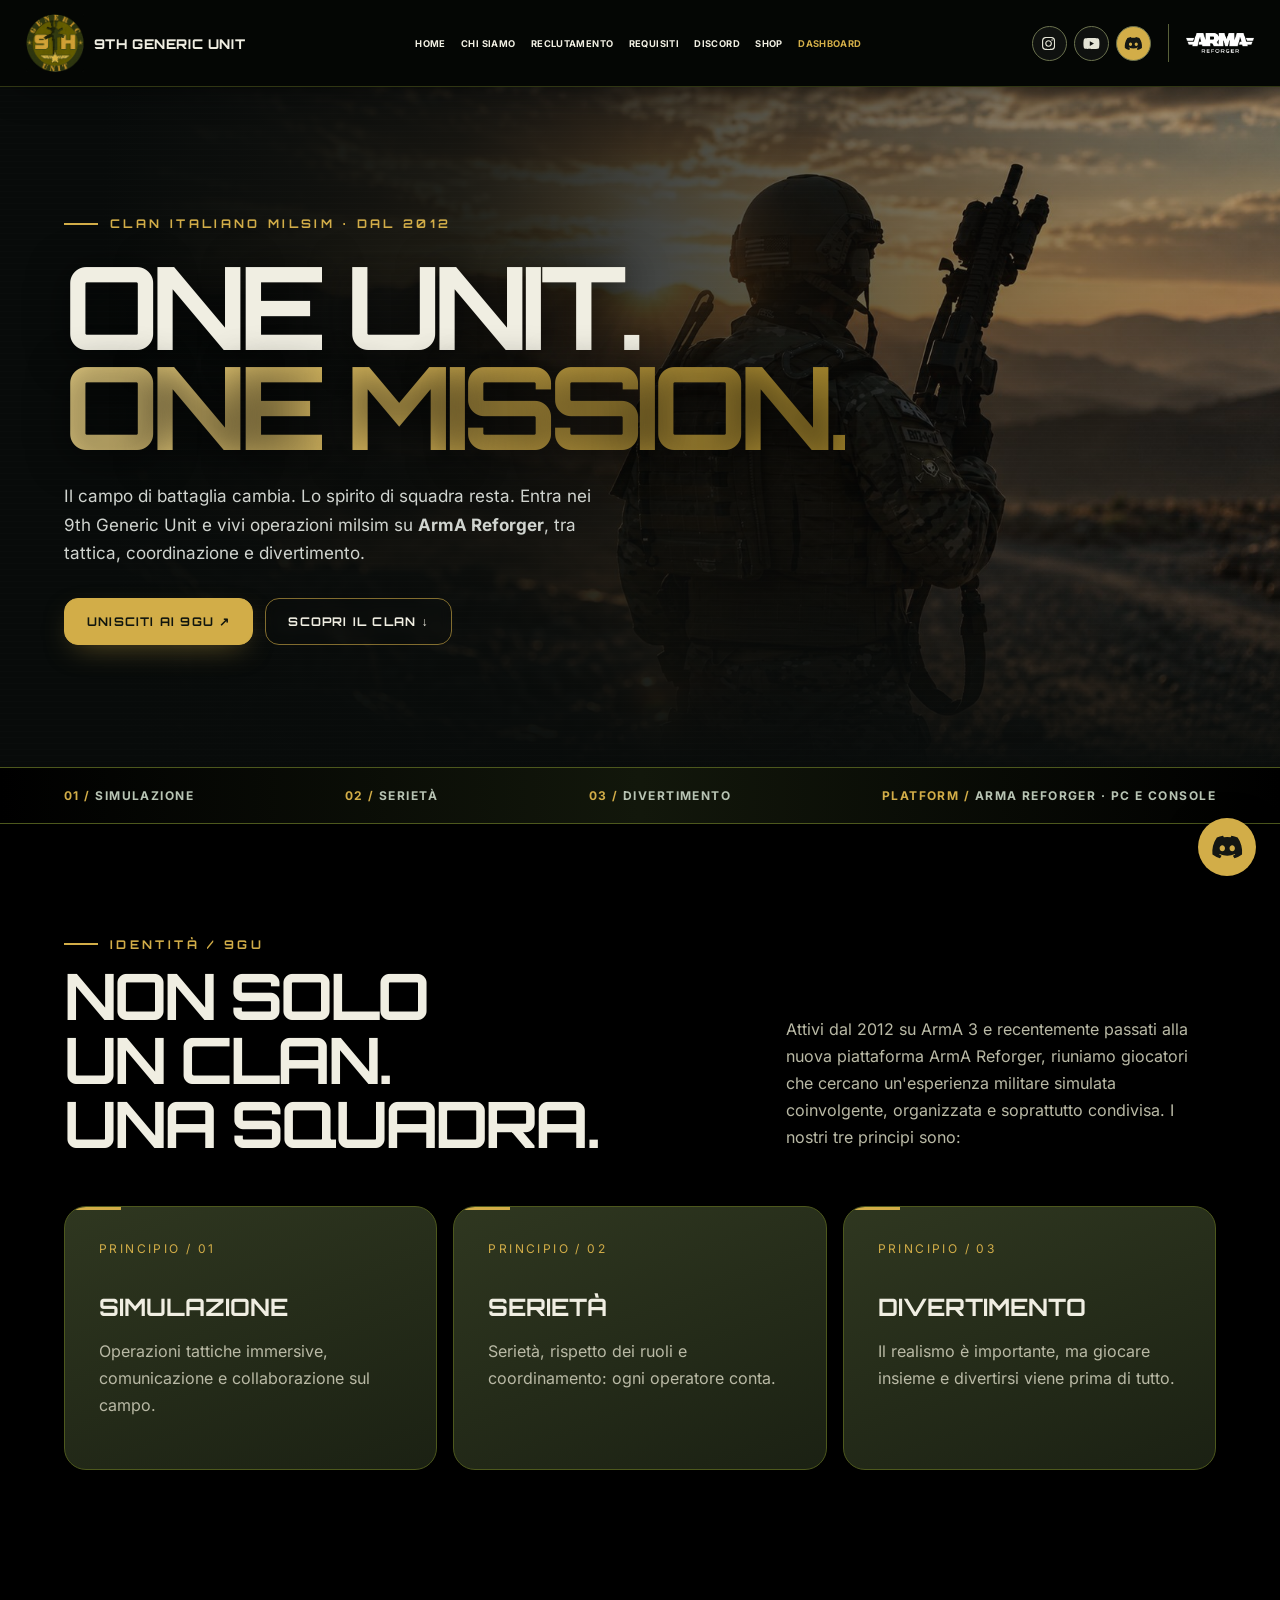
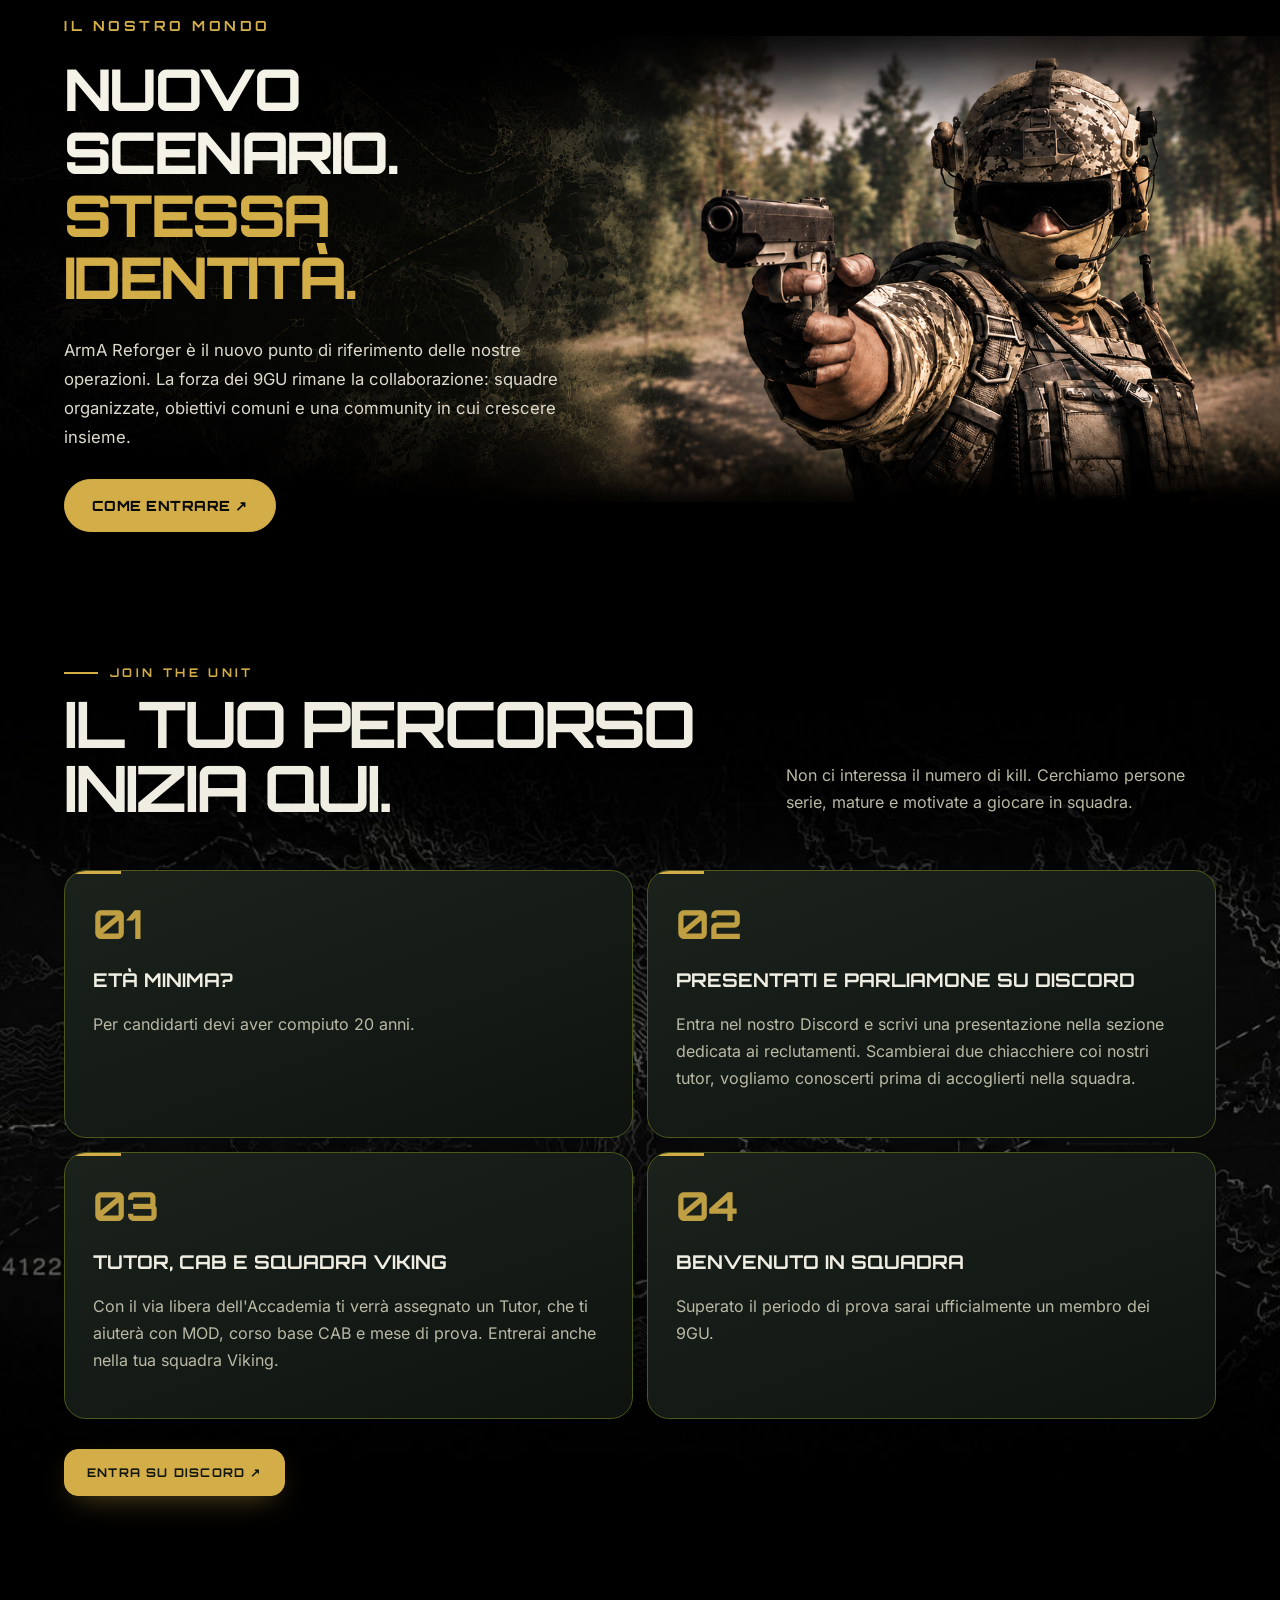
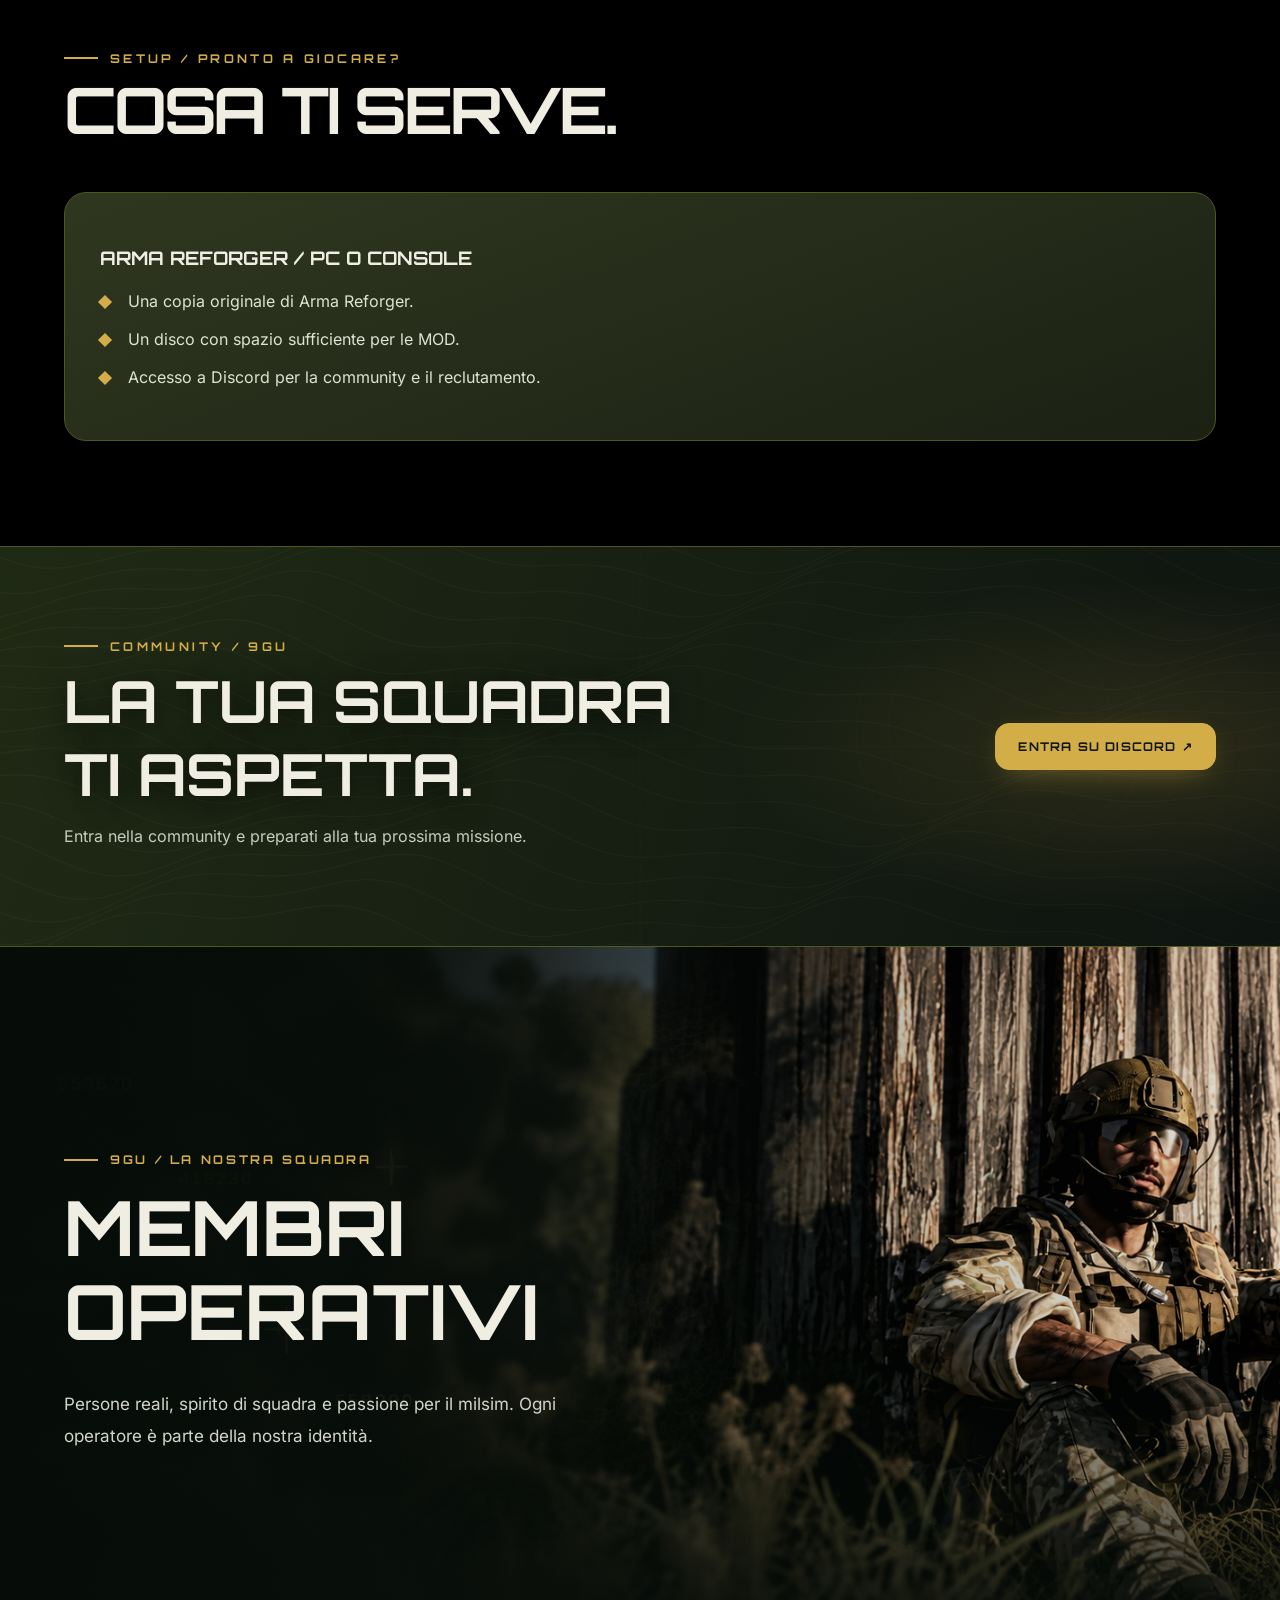
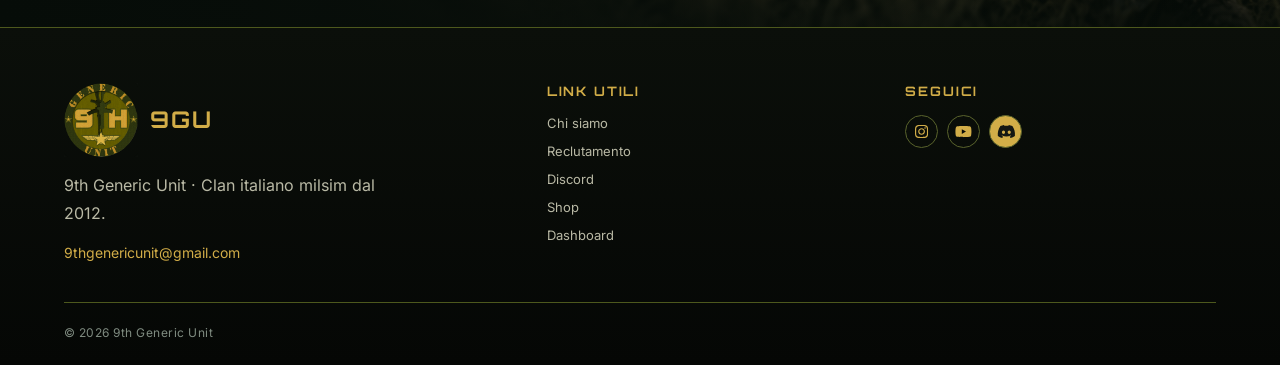
==== commit 2638ca1f: "Update footer: change contact email, add dashboard link, and adjust copyright text" ====
--- a/index.html
+++ b/index.html
@@ -1829,14 +1829,15 @@
               >
             </div>
             <p>9th Generic Unit · Clan italiano milsim dal 2012.<br /></p>
-            <a href="mailto:info@9thgenericunit.com">info@9thgenericunit.com</a>
+            <a href="mailto:9thgenericunit@gmail.com">9thgenericunit@gmail.com</a>
           </div>
           <div>
             <h4>LINK UTILI</h4>
             <div class="footerlinks">
-              <a href="#chi-siamo">Chi siamo</a><a href="#reclutamento">Reclutamento</a
-              ><a href="https://discord.gg/exF5aSwakn" rel="noopener" target="_blank">Discord</a
-              ><a href="https://9thgenericunitshop.myspreadshop.it/" rel="noopener" target="_blank">Shop</a>
+              <a href="#chi-siamo">Chi siamo</a><a href="#reclutamento">Reclutamento</a>
+              <a href="https://discord.gg/exF5aSwakn" rel="noopener" target="_blank">Discord</a>
+              <a href="https://9thgenericunitshop.myspreadshop.it/" rel="noopener" target="_blank">Shop</a>
+              <a href="https://dashboard.9thgenericunit.com" rel="noopener" target="_blank">Dashboard</a>
             </div>
           </div>
           <div>
@@ -1871,7 +1872,7 @@
           </div>
         </div>
         <div class="copyright">
-          © 2026 9th Generic Unit · Prototipo grafico per revisione · Privacy policy: collegamento da integrare
+          © 2026 9th Generic Unit
         </div>
       </div>
     </footer>
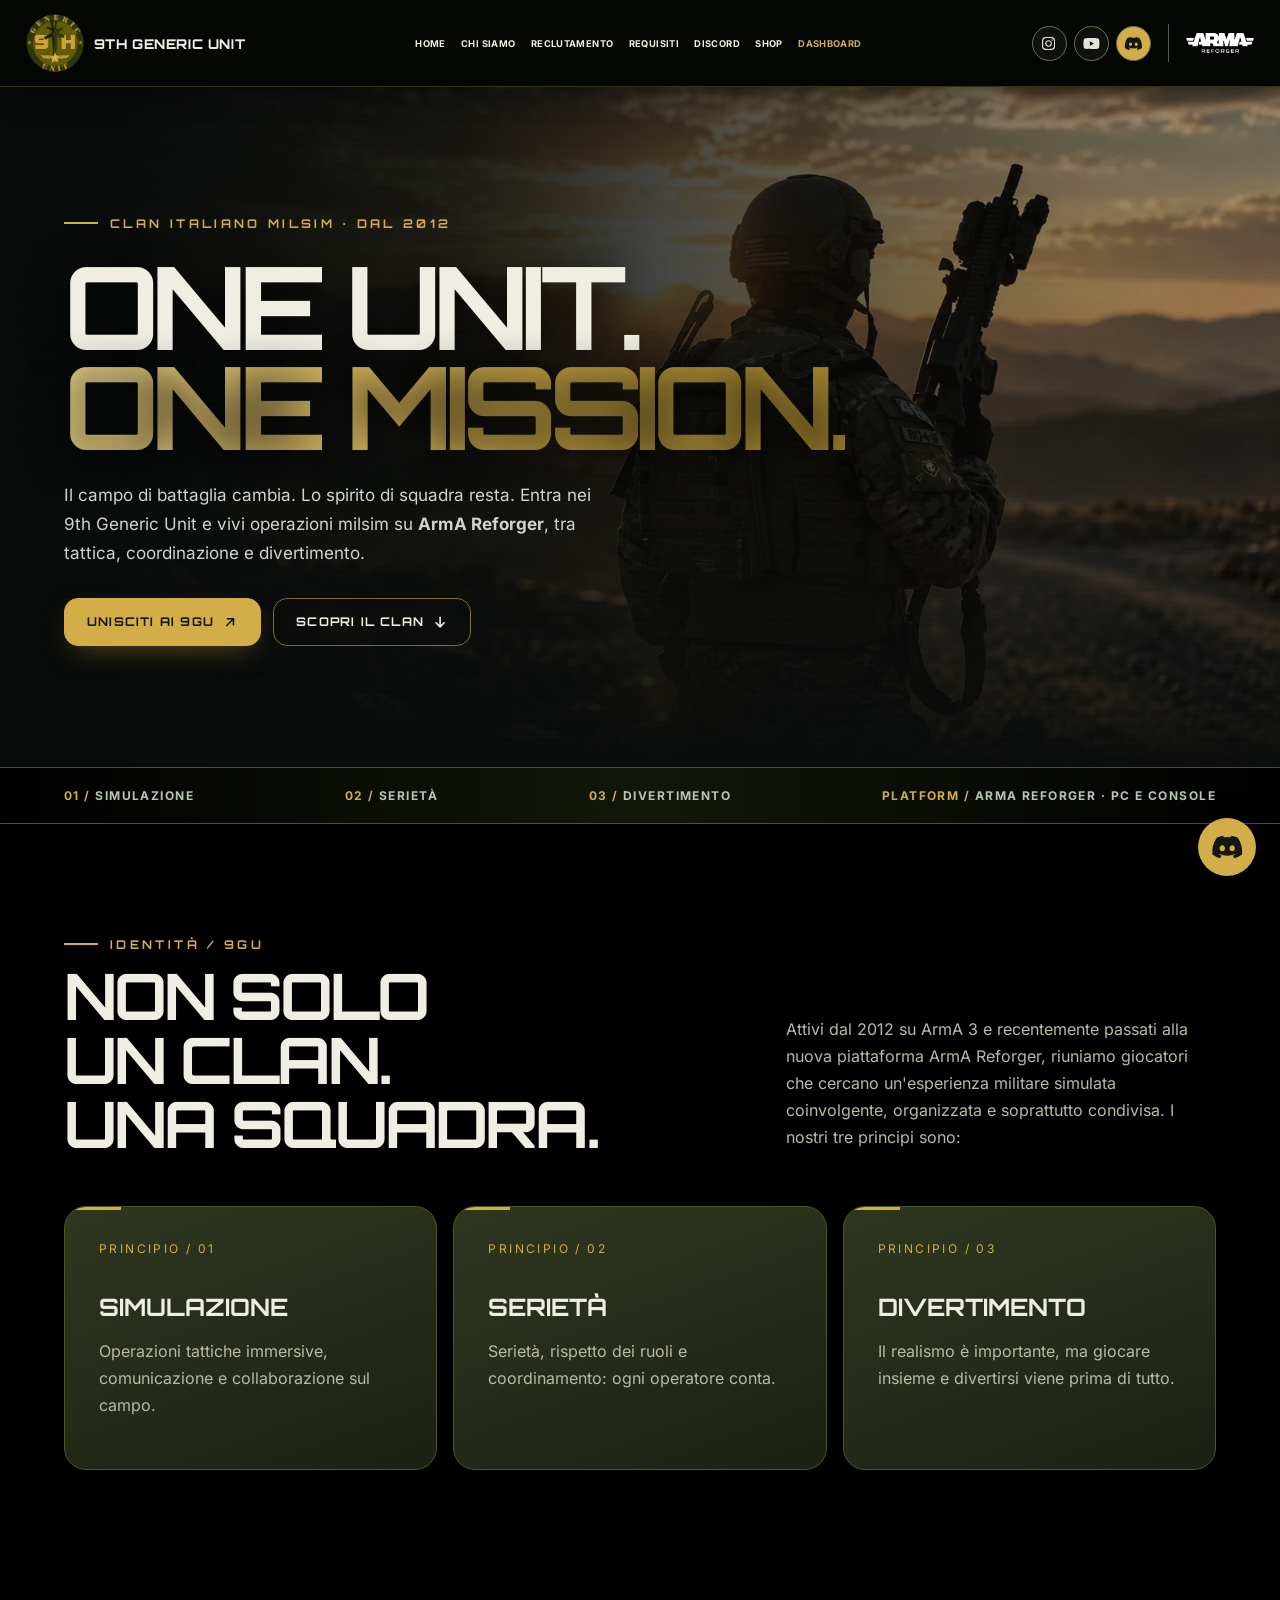
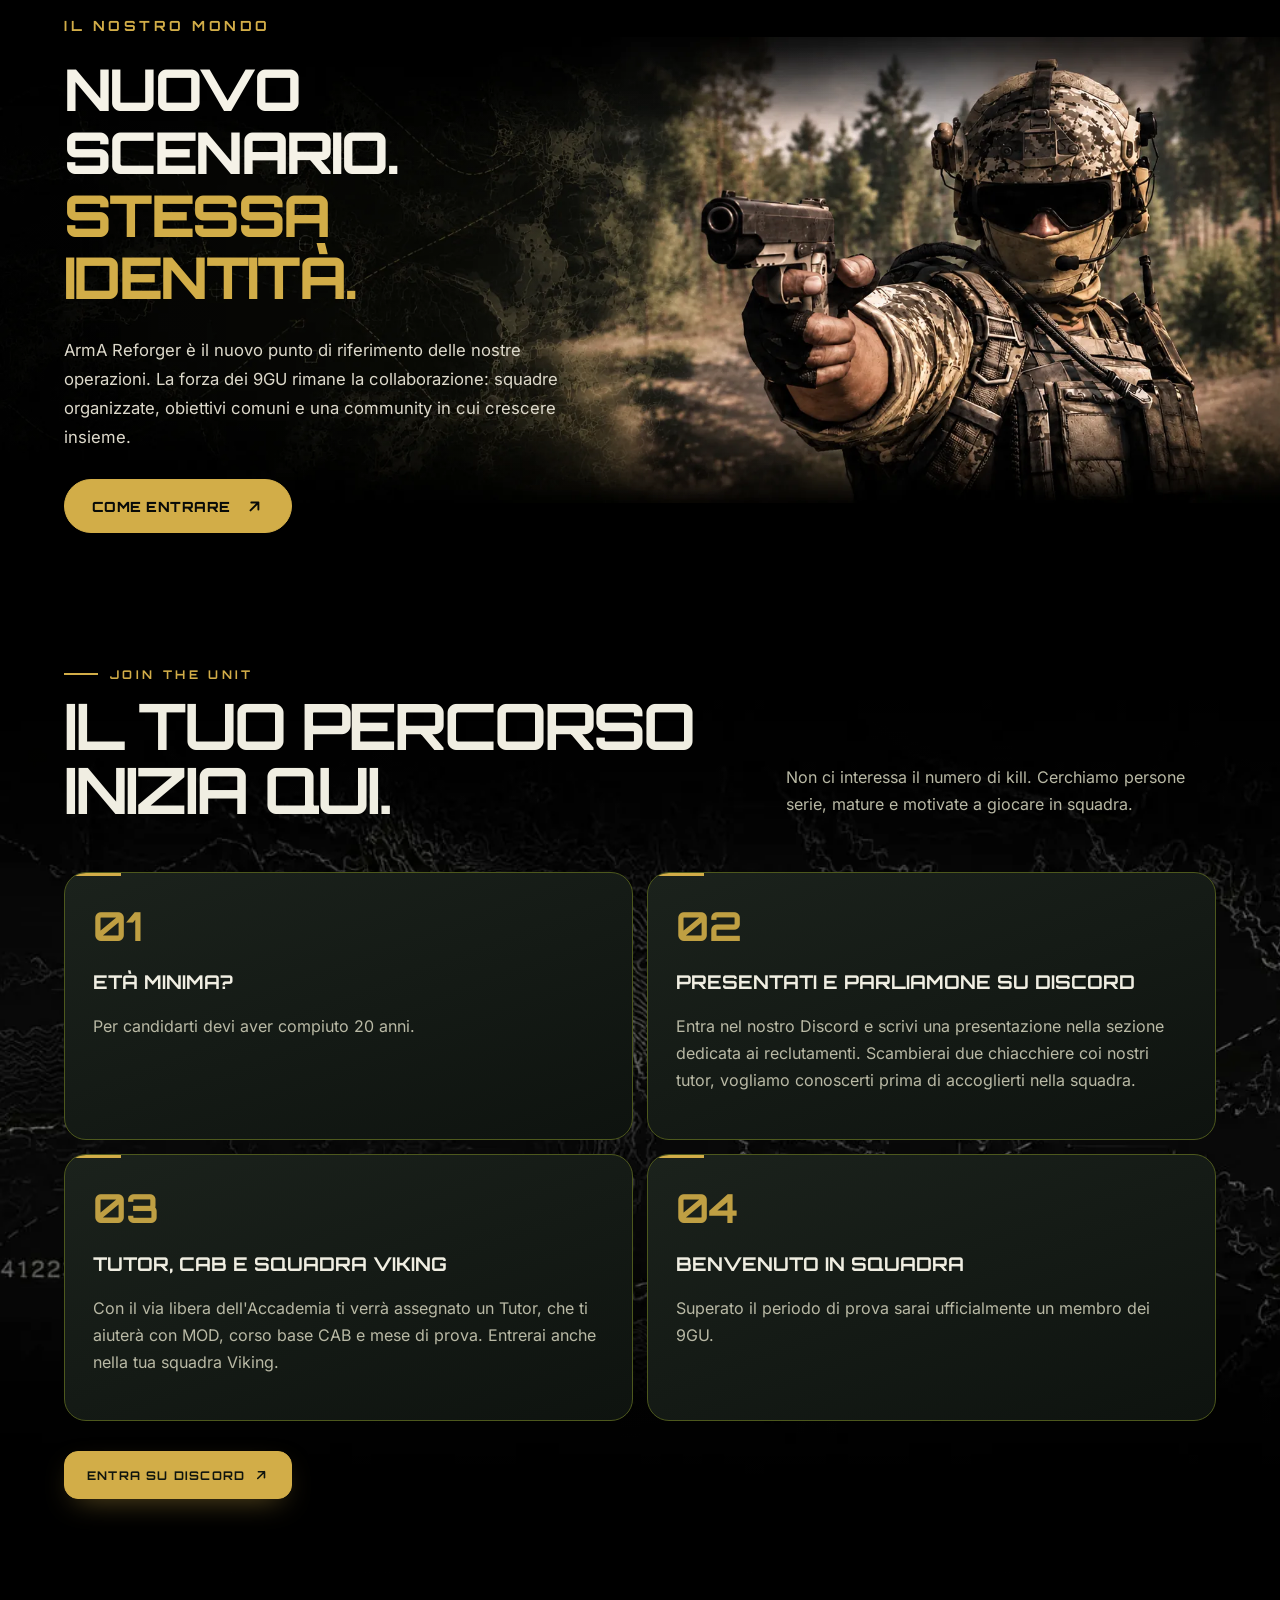
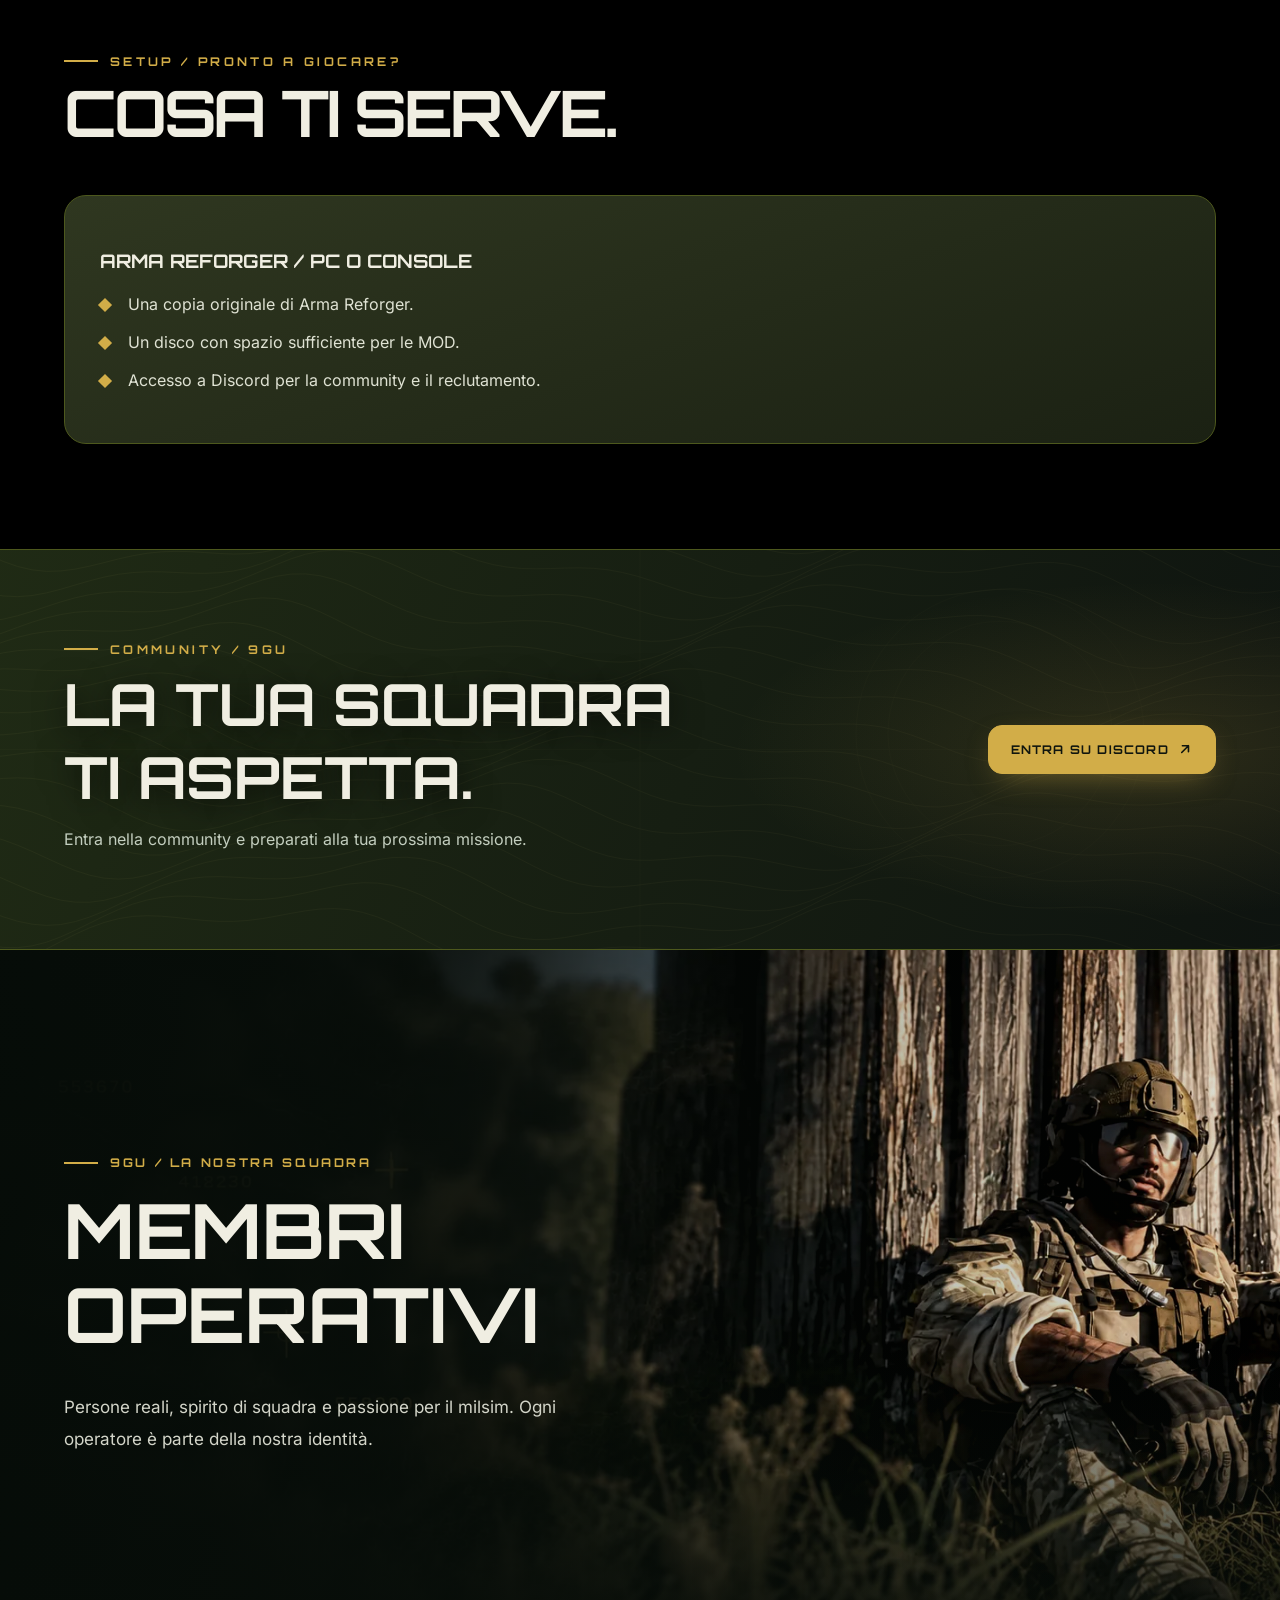
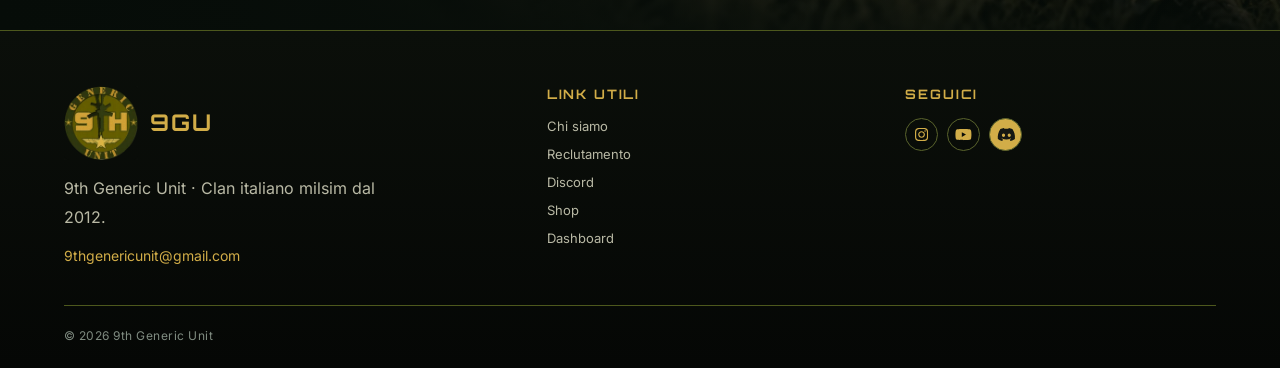
==== commit cd650dea: "Restyle, split CSS/JS, clean up and add SEO basics - Visual polish: gold accents, card hover states," ====
--- a/index.html
+++ b/index.html
@@ -4,1602 +4,66 @@
   <head>
     <meta charset="utf-8" />
     <meta content="width=device-width,initial-scale=1" name="viewport" />
-    <meta content="9th Generic Unit — clan italiano milsim ArmA Reforger dal 2012." name="description" />
+    <title>9th Generic Unit | Clan italiano milsim ArmA Reforger</title>
+    <meta
+      content="9th Generic Unit: clan italiano milsim su ArmA Reforger dal 2012. Operazioni tattiche, squadra organizzata e reclutamento aperto: entra nel nostro Discord."
+      name="description"
+    />
     <meta content="#000000" name="theme-color" />
-    <meta content="9th Generic Unit | ArmA Reforger" property="og:title" />
-    <meta content="9th Generic Unit — clan italiano milsim ArmA Reforger dal 2012." property="og:description" />
+    <link rel="canonical" href="https://9thgenericunit.com/" />
+    <meta content="index, follow, max-image-preview:large" name="robots" />
     <meta content="website" property="og:type" />
-    <title>9th Generic Unit | ArmA Reforger</title>
-    <link rel="icon" type="image/png" href="img/image_07.png" />
-    <link rel="preload" as="image" href="img/image_01.jpg" fetchpriority="high" />
-    <style>
-      /* 9GU — sito offline: font locali (licenza OFL, cartella fonts/) e icone SVG incorporate (Font Awesome Free, CC BY 4.0) */
-      @font-face {
-        font-family: Inter;
-        font-style: normal;
-        font-display: swap;
-        font-weight: 100 900;
-        src:
-          url("fonts/inter-latin-wght-normal.woff2") format("woff2-variations"),
-          url("fonts/inter-latin-wght-normal.woff2") format("woff2");
-        unicode-range: U+0000-00FF, U+0131, U+0152-0153, U+02BB-02BC, U+02C6, U+02DA, U+02DC, U+0304, U+0308, U+0329,
-          U+2000-206F, U+20AC, U+2122, U+2191, U+2193, U+2212, U+2215, U+FEFF, U+FFFD;
+    <meta content="9th Generic Unit" property="og:site_name" />
+    <meta content="it_IT" property="og:locale" />
+    <meta content="9th Generic Unit | Clan italiano milsim ArmA Reforger" property="og:title" />
+    <meta
+      content="9th Generic Unit: clan italiano milsim su ArmA Reforger dal 2012. Operazioni tattiche, squadra organizzata e reclutamento aperto: entra nel nostro Discord."
+      property="og:description"
+    />
+    <meta content="https://9thgenericunit.com/" property="og:url" />
+    <meta content="https://9thgenericunit.com/img/og-image.jpg" property="og:image" />
+    <meta content="1200" property="og:image:width" />
+    <meta content="630" property="og:image:height" />
+    <meta
+      content="Soldato al tramonto: 9th Generic Unit, clan milsim italiano su ArmA Reforger"
+      property="og:image:alt"
+    />
+    <meta content="summary_large_image" name="twitter:card" />
+    <meta content="9th Generic Unit | Clan italiano milsim ArmA Reforger" name="twitter:title" />
+    <meta
+      content="9th Generic Unit: clan italiano milsim su ArmA Reforger dal 2012. Operazioni tattiche, squadra organizzata e reclutamento aperto: entra nel nostro Discord."
+      name="twitter:description"
+    />
+    <meta content="https://9thgenericunit.com/img/og-image.jpg" name="twitter:image" />
+    <link rel="icon" type="image/png" sizes="48x48" href="img/favicon-48.png" />
+    <link rel="apple-touch-icon" href="img/apple-touch-icon.png" />
+    <link rel="preload" as="image" href="img/image_01.webp" fetchpriority="high" />
+    <script type="application/ld+json">
+      {
+        "@context": "https://schema.org",
+        "@type": "Organization",
+        "name": "9th Generic Unit",
+        "alternateName": "9GU",
+        "url": "https://9thgenericunit.com/",
+        "logo": "https://9thgenericunit.com/img/image_07.png",
+        "description": "Clan italiano milsim su ArmA Reforger, attivo dal 2012.",
+        "foundingDate": "2012",
+        "email": "info@9thgenericunit.com",
+        "sameAs": [
+          "https://discord.gg/exF5aSwakn",
+          "https://www.instagram.com/9thgenericunit",
+          "https://youtube.com/@9thgenericunit",
+          "https://9thgenericunitshop.myspreadshop.it/"
+        ]
       }
-      @font-face {
-        font-family: Inter;
-        font-style: normal;
-        font-display: swap;
-        font-weight: 100 900;
-        src:
-          url("fonts/inter-latin-ext-wght-normal.woff2") format("woff2-variations"),
-          url("fonts/inter-latin-ext-wght-normal.woff2") format("woff2");
-        unicode-range: U+0100-02BA, U+02BD-02C5, U+02C7-02CC, U+02CE-02D7, U+02DD-02FF, U+0304, U+0308, U+0329,
-          U+1D00-1DBF, U+1E00-1E9F, U+1EF2-1EFF, U+2020, U+20A0-20AB, U+20AD-20C0, U+2113, U+2C60-2C7F, U+A720-A7FF;
-      }
-      @font-face {
-        font-family: Orbitron;
-        font-style: normal;
-        font-display: swap;
-        font-weight: 400 900;
-        src:
-          url("fonts/orbitron-latin-wght-normal.woff2") format("woff2-variations"),
-          url("fonts/orbitron-latin-wght-normal.woff2") format("woff2");
-        unicode-range: U+0000-00FF, U+0131, U+0152-0153, U+02BB-02BC, U+02C6, U+02DA, U+02DC, U+0304, U+0308, U+0329,
-          U+2000-206F, U+20AC, U+2122, U+2191, U+2193, U+2212, U+2215, U+FEFF, U+FFFD;
-      }
-      .ico {
-        display: inline-block;
-        height: 1em;
-        fill: currentColor;
-        vertical-align: -0.125em;
-        overflow: visible;
-      }
-      .ico-instagram {
-        width: 0.875em;
-      }
-      .ico-youtube {
-        width: 1.125em;
-      }
-      .ico-discord {
-        width: 1.25em;
-      }
-      :root {
-        --bg: #000000;
-        --panel: #252b19;
-        --line: #4d581d;
-        --olive: #d2ad48;
-        --white: #f0eee2;
-        --muted: #b9b9a5;
-      }
-      * {
-        box-sizing: border-box;
-      }
-      html {
-        scroll-behavior: smooth;
-      }
-      body {
-        margin: 0;
-        background: var(--bg);
-        color: var(--white);
-        font-family: Inter, Arial, Helvetica, sans-serif;
-      }
-      a {
-        color: inherit;
-        text-decoration: none;
-      }
-      button {
-        font: inherit;
-        cursor: pointer;
-      }
-      .wrap {
-        width: min(1160px, 90%);
-        margin: auto;
-      }
-      header {
-        position: sticky;
-        top: 0;
-        z-index: 20;
-        background: #0b0e0def;
-        border-bottom: 1px solid var(--line);
-        backdrop-filter: blur(12px);
-      }
-      nav {
-        min-height: 76px;
-        display: flex;
-        align-items: center;
-        justify-content: space-between;
-        gap: 20px;
-      }
-      .brand {
-        font-weight: 900;
-        font-size: 23px;
-        letter-spacing: 0.08em;
-      }
-      .brand span {
-        color: var(--olive);
-      }
-      .links {
-        display: flex;
-        align-items: center;
-        gap: 24px;
-        font-size: 12px;
-        font-weight: bold;
-        letter-spacing: 0.12em;
-      }
-      .links a:hover,
-      .footer a:hover {
-        color: var(--olive);
-      }
-      .btn {
-        display: inline-flex;
-        align-items: center;
-        justify-content: center;
-        gap: 8px;
-        padding: 15px 22px;
-        border: 1px solid var(--olive);
-        font-size: 12px;
-        font-weight: 800;
-        letter-spacing: 0.1em;
-        text-transform: uppercase;
-        background: var(--olive);
-        color: #10150e;
-        transition: 0.2s;
-      }
-      .btn:hover {
-        transform: translateY(-2px);
-        background: #e4c46b;
-      }
-      .btn.ghost {
-        background: transparent;
-        color: var(--white);
-      }
-      .btn.ghost:hover {
-        background: #ffffff1a;
-      }
-      .menu {
-        display: none;
-        background: none;
-        border: 1px solid var(--line);
-        color: white;
-        padding: 10px;
-      }
-      .hero {
-        position: relative;
-        min-height: 680px;
-        display: flex;
-        align-items: center;
-        overflow: hidden;
-        background:
-          linear-gradient(90deg, #080b0a 8%, #080b0ae6 36%, #080b0a4d 100%),
-          linear-gradient(0deg, #0b0e0d, transparent 35%),
-          url("img/image_01.jpg") center/cover;
-      }
-      .hero:after {
-        content: "";
-        position: absolute;
-        inset: 0;
-        background: repeating-linear-gradient(0deg, transparent 0 5px, #ffffff04 6px);
-        pointer-events: none;
-      }
-      .hero .wrap {
-        position: relative;
-        z-index: 1;
-      }
-      .eyebrow {
-        color: var(--olive);
-        font-size: 12px;
-        font-weight: bold;
-        letter-spacing: 0.28em;
-        text-transform: uppercase;
-      }
-      .hero h1 {
-        font-size: clamp(55px, 9vw, 128px);
-        line-height: 0.87;
-        letter-spacing: -0.07em;
-        margin: 25px 0;
-        text-transform: uppercase;
-        max-width: 900px;
-      }
-      .hero h1 em {
-        font-style: normal;
-        color: var(--olive);
-      }
-      .hero p {
-        color: #d0d4cf;
-        max-width: 530px;
-        line-height: 1.7;
-        font-size: 17px;
-      }
-      .actions {
-        display: flex;
-        gap: 12px;
-        flex-wrap: wrap;
-        margin-top: 30px;
-      }
-      .stripe {
-        border-block: 1px solid var(--line);
-        background: #000000;
-      }
-      .stripe .wrap {
-        display: flex;
-        justify-content: space-between;
-        gap: 12px;
-        flex-wrap: wrap;
-        padding: 20px 0;
-        color: #b8c4b4;
-        font-size: 12px;
-        letter-spacing: 0.12em;
-        font-weight: bold;
-      }
-      .stripe strong {
-        color: var(--olive);
-      }
-      section {
-        padding: 105px 0;
-      }
-      .heading {
-        display: flex;
-        align-items: end;
-        justify-content: space-between;
-        gap: 30px;
-        margin-bottom: 38px;
-      }
-      .heading h2 {
-        font-size: clamp(35px, 5vw, 65px);
-        letter-spacing: -0.05em;
-        line-height: 1;
-        margin: 12px 0;
-      }
-      .heading p {
-        max-width: 430px;
-        color: var(--muted);
-        line-height: 1.7;
-      }
-      .grid3 {
-        display: grid;
-        grid-template-columns: repeat(3, 1fr);
-        gap: 16px;
-      }
-      .tile {
-        background: var(--panel);
-        border: 1px solid var(--line);
-        padding: 34px;
-        min-height: 245px;
-      }
-      .tile .num {
-        color: var(--olive);
-        font-size: 12px;
-        letter-spacing: 0.2em;
-      }
-      .tile h3 {
-        font-size: 24px;
-        margin: 36px 0 12px;
-        text-transform: uppercase;
-      }
-      .tile p,
-      .step p {
-        color: var(--muted);
-        line-height: 1.7;
-      }
-      .dark {
-        background: #000000;
-      }
-      .two {
-        display: grid;
-        grid-template-columns: 1fr 1fr;
-        gap: 60px;
-        align-items: center;
-      }
-      .visual {
-        min-height: 410px;
-        background:
-          linear-gradient(0deg, #0b0e0d88, #0b0e0d22),
-          url("img/image_02.jpg") center/cover;
-        border: 1px solid var(--line);
-        position: relative;
-      }
-      .visual:after {
-        content: "9GU // SINCE 2012";
-        position: absolute;
-        bottom: 20px;
-        left: 20px;
-        color: white;
-        letter-spacing: 0.2em;
-        font-size: 12px;
-      }
-      .copy {
-        color: var(--muted);
-        line-height: 1.9;
-      }
-      .steps {
-        display: grid;
-        grid-template-columns: repeat(2, 1fr);
-        gap: 14px;
-      }
-      .step {
-        border: 1px solid var(--line);
-        background: #141a16;
-        padding: 28px;
-      }
-      .step b {
-        color: var(--olive);
-        font-size: 32px;
-      }
-      .step h3 {
-        font-size: 19px;
-        text-transform: uppercase;
-      }
-      .alert {
-        border-left: 3px solid var(--olive);
-        padding: 18px 22px;
-        background: #d2ad4812;
-        margin-top: 22px;
-        color: #e4e9dd;
-      }
-      .tabs {
-        display: flex;
-        gap: 10px;
-        margin: 25px 0;
-      }
-      .tab {
-        background: transparent;
-        border: 1px solid var(--line);
-        color: var(--white);
-        padding: 14px 24px;
-        font-weight: bold;
-      }
-      .tab[aria-selected="true"] {
-        background: var(--olive);
-        color: #111;
-      }
-      .requirements {
-        padding: 35px;
-        background: var(--panel);
-        border: 1px solid var(--line);
-        min-height: 220px;
-      }
-      .requirements li {
-        margin: 14px 0;
-        line-height: 1.5;
-      }
-      .banner {
-        padding: 70px 0;
-        background:
-          linear-gradient(110deg, rgba(35, 47, 23, 0.9), rgba(15, 21, 17, 0.92)),
-          url("img/image_03.svg") center/cover;
-        border-block: 1px solid var(--line);
-      }
-      .banner .wrap {
-        display: flex;
-        justify-content: space-between;
-        align-items: center;
-        gap: 25px;
-      }
-      .banner h2 {
-        font-size: clamp(32px, 5vw, 58px);
-        margin: 10px 0;
-      }
-      .partners {
-        display: flex;
-        gap: 18px;
-        align-items: center;
-        justify-content: center;
-        flex-wrap: wrap;
-        margin-top: 30px;
-      }
-      .partners span {
-        border: 1px solid var(--line);
-        padding: 16px 24px;
-        font-weight: 900;
-        letter-spacing: 0.1em;
-        color: #b8c3b6;
-      }
-      .footer {
-        background: #080b09;
-        padding: 55px 0 25px;
-      }
-      .footergrid {
-        display: flex;
-        justify-content: space-between;
-        gap: 30px;
-        flex-wrap: wrap;
-      }
-      .footer p {
-        color: var(--muted);
-        line-height: 1.8;
-      }
-      .footerlinks {
-        display: flex;
-        gap: 18px;
-        flex-wrap: wrap;
-        font-size: 13px;
-      }
-      .copyright {
-        border-top: 1px solid var(--line);
-        padding-top: 22px;
-        margin-top: 40px;
-        color: #7f8b80;
-        font-size: 12px;
-      }
-      .floating {
-        position: fixed;
-        bottom: 24px;
-        right: 24px;
-        z-index: 10;
-        border-radius: 50%;
-        width: 58px;
-        height: 58px;
-        background: #4d581d;
-        color: white;
-        display: grid;
-        place-items: center;
-        font-weight: 900;
-        box-shadow: 0 8px 30px #0009;
-      }
-      .floating:hover {
-        transform: scale(1.07);
-      }
-      @media (max-width: 800px) {
-        .menu {
-          display: block;
-        }
-        .links {
-          display: none;
-          position: absolute;
-          top: 76px;
-          left: 0;
-          right: 0;
-          background: #0b0e0d;
-          flex-direction: column;
-          padding: 30px;
-          align-items: stretch;
-        }
-        .links.open {
-          display: flex;
-        }
-        .hero {
-          min-height: 620px;
-        }
-        .grid3,
-        .two,
-        .steps {
-          grid-template-columns: 1fr;
-        }
-        .heading,
-        .banner .wrap {
-          display: block;
-        }
-        section {
-          padding: 70px 0;
-        }
-        .visual {
-          min-height: 300px;
-        }
-        .banner .btn {
-          margin-top: 20px;
-        }
-      }
-      h1,
-      h2,
-      h3,
-      .brand,
-      .eyebrow,
-      .btn,
-      .tab {
-        font-family: Orbitron, Arial, sans-serif;
-        font-weight: 700;
-      }
-      .socials {
-        display: flex;
-        align-items: center;
-        gap: 9px;
-      }
-      .socials a {
-        display: grid;
-        place-items: center;
-        width: 33px;
-        height: 33px;
-        border-radius: 50%;
-        border: 1px solid #59632c;
-        color: #d2ad48;
-        transition: 0.2s;
-        font-size: 15px;
-      }
-      .socials a:hover {
-        background: #d2ad48;
-        color: #141713;
-        transform: translateY(-2px);
-      }
-      .socials a.discord {
-        background: #d2ad48;
-        color: #141713;
-      }
-      .socials a.discord:hover {
-        background: #f0d789;
-      }
-      .footer-socials {
-        margin-top: 20px;
-      }
-      @media (max-width: 1050px) {
-        .links {
-          gap: 12px;
-        }
-        .socials {
-          gap: 5px;
-        }
-        .socials a {
-          width: 29px;
-          height: 29px;
-        }
-      }
-      @media (max-width: 800px) {
-        .links .socials {
-          justify-content: center;
-          padding-top: 12px;
-        }
-        .links .socials a {
-          width: 42px;
-          height: 42px;
-        }
-      }
-      .floating .ico {
-        font-size: 26px;
-      }
-      /* 9GU — rounded interface */
-      :root {
-        --radius-card: 22px;
-        --radius-control: 14px;
-      }
-      .btn,
-      .tab,
-      .menu,
-      .partners span {
-        border-radius: var(--radius-control);
-      }
-      .tile,
-      .step,
-      .requirements,
-      .visual,
-      .alert {
-        border-radius: var(--radius-card);
-        overflow: hidden;
-      }
-      .banner {
-        border-radius: 0;
-      }
-      .socials a,
-      .floating {
-        border-radius: 50%;
-      }
-      button:focus-visible,
-      a:focus-visible {
-        outline: 2px solid var(--olive);
-        outline-offset: 3px;
-      }
-      .members-showcase {
-        width: 100%;
-        margin: 35px auto 42px;
-        border-radius: 24px;
-        overflow: hidden;
-        border: 1px solid #4d581d;
-        line-height: 0;
-      }
-      .members-showcase img {
-        display: block;
-        width: 100%;
-        height: auto;
-      }
-      @media (max-width: 800px) {
-        .members-showcase {
-          border-radius: 16px;
-          margin: 24px auto 30px;
-        }
-      }
-      /* Join the Unit: subtle tactical cartography backdrop */
-      #reclutamento {
-        background-color: #000;
-        background-image: none;
-      }
-      #reclutamento .wrap {
-        position: relative;
-        z-index: 1;
-      }
-
-      /* Join the Unit — mappa grigia con dissolvenza nera superiore e inferiore */
-      #reclutamento {
-        position: relative;
-        isolation: isolate;
-        background-color: #000 !important;
-        background-image: none !important;
-      }
-      #reclutamento::before {
-        content: "";
-        position: absolute;
-        inset: 0;
-        z-index: -1;
-        pointer-events: none;
-        background-image: linear-gradient(to bottom, #000 0%, rgba(0, 0, 0, 0) 24%, rgba(0, 0, 0, 0) 76%, #000 100%),
-          url("img/image_04.jpg");
-        background-size:
-          100% 100%,
-          cover;
-        background-position: center;
-        background-repeat: no-repeat;
-      }
-      #reclutamento .wrap {
-        position: relative;
-        z-index: 1;
-      }
-    </style>
-    <style>
-      .world-section {
-        padding: 65px 0;
-      }
-      .world-wrap {
-        width: min(1460px, 94%);
-      }
-      .world-art {
-        position: relative;
-        overflow: hidden;
-        border-radius: 26px;
-        border: 1px solid #4d581d;
-        background: #0c100c;
-      }
-      .world-art img {
-        display: block;
-        width: 100%;
-        height: auto;
-      }
-      .world-click {
-        position: absolute;
-        left: 6.5%;
-        top: 77%;
-        width: 15%;
-        height: 12%;
-        border-radius: 14px;
-        cursor: pointer;
-      }
-      .world-click:focus-visible {
-        outline: 3px solid #d2ad48;
-        outline-offset: 3px;
-      }
-      @media (max-width: 700px) {
-        .world-section {
-          padding: 36px 0;
-        }
-        .world-wrap {
-          width: 96%;
-        }
-        .world-art {
-          border-radius: 14px;
-        }
-        .world-click {
-          left: 6%;
-          top: 75%;
-          width: 21%;
-          height: 15%;
-        }
-      }
-    </style>
-    <style>
-      .members-background-section {
-        position: relative;
-        min-height: 560px;
-        display: flex;
-        align-items: center;
-        overflow: hidden;
-        padding: 100px 0;
-        background: #111710;
-        isolation: isolate;
-      }
-      .members-background-section::before {
-        content: "";
-        position: absolute;
-        inset: 0;
-        z-index: -2;
-        background-image: url("img/image_05.png");
-        background-position: right 34% center;
-        background-size: cover;
-        background-repeat: no-repeat;
-      }
-      .members-background-section::after {
-        content: "";
-        position: absolute;
-        inset: 0;
-        z-index: -1;
-        background: linear-gradient(90deg, #0c110efc 0%, #0c110ef0 26%, #0c110ed1 46%, #0c110e35 77%, #0c110e22 100%),
-          linear-gradient(0deg, #0c110e75, transparent 45%);
-      }
-      .members-content {
-        position: relative;
-        text-align: left;
-        z-index: 1;
-      }
-      .members-content h2 {
-        max-width: 650px;
-      }
-      .members-description {
-        color: #d3d5c9;
-        line-height: 1.85;
-        max-width: 480px;
-        font-size: 17px;
-      }
-      .members-partners {
-        padding: 28px 5%;
-        background: #000000;
-      }
-      .members-partners .partners {
-        margin: 0;
-      }
-      @media (max-width: 700px) {
-        .members-background-section {
-          min-height: 540px;
-          padding: 70px 0;
-        }
-        .members-background-section::before {
-          background-position: 72% center;
-        }
-        .members-background-section::after {
-          background: linear-gradient(90deg, #0c110ef5, #0c110ec9 55%, #0c110e65);
-        }
-        .members-content h2 {
-          font-size: clamp(34px, 9vw, 56px) !important;
-        }
-        .members-description {
-          font-size: 15px;
-          max-width: 310px;
-        }
-      }
-
-      /* 9GU — membri operativi: sfondo fotografico immersivo + pulsanti integrati */
-      .members-background-section {
-        min-height: 680px;
-        align-items: stretch;
-        padding: 90px 0 42px;
-        background-color: #0b100d;
-      }
-      .members-background-section::before {
-        background-position: center 46%;
-        background-size: cover;
-        filter: contrast(1.09) saturate(0.88) brightness(0.94);
-      }
-      .members-background-section::after {
-        background: linear-gradient(
-            90deg,
-            rgba(6, 12, 8, 0.98) 0%,
-            rgba(7, 13, 9, 0.93) 25%,
-            rgba(7, 13, 9, 0.76) 41%,
-            rgba(7, 13, 9, 0.22) 70%,
-            rgba(7, 13, 9, 0.07) 100%
-          ),
-          linear-gradient(0deg, rgba(6, 12, 8, 0.9), transparent 42%);
-      }
-      .members-content {
-        display: flex;
-        flex-direction: column;
-        align-items: flex-start;
-        justify-content: center;
-        width: min(1160px, 90%);
-      }
-      .members-content .eyebrow {
-        letter-spacing: 0.22em;
-      }
-      .members-content h2 {
-        font-size: clamp(38px, 6vw, 76px);
-        max-width: 630px;
-      }
-      .members-content .members-description {
-        max-width: 500px;
-      }
-      .members-content .members-partners {
-        width: 100%;
-        padding: 40px 0 0;
-        margin-top: auto;
-        background: transparent;
-        position: relative;
-        z-index: 2;
-      }
-      .members-content .partners {
-        display: flex;
-        justify-content: center;
-        gap: 20px;
-        margin: 0;
-        flex-wrap: wrap;
-      }
-      .members-content .partners span {
-        border: 1px solid #68732c;
-        border-radius: 24px;
-        background: rgba(8, 14, 9, 0.7);
-        backdrop-filter: blur(9px);
-        padding: 20px 26px;
-        color: #e0e4d7;
-        font-family: Orbitron, Arial, sans-serif;
-        font-weight: 700;
-        letter-spacing: 0.07em;
-        text-align: center;
-        flex: 1;
-        min-width: 185px;
-        transition:
-          background 0.2s,
-          border-color 0.2s;
-      }
-      @media (max-width: 700px) {
-        .members-background-section {
-          min-height: 740px;
-          padding: 70px 0 26px;
-        }
-        .members-background-section::before {
-          background-position: 62% center;
-        }
-        .members-background-section::after {
-          background: linear-gradient(90deg, #08100beb 0%, #08100bc9 55%, #08100b75 100%),
-            linear-gradient(0deg, #08100be8, transparent 55%);
-        }
-        .members-content .members-partners {
-          padding-top: 45px;
-        }
-        .members-content .partners {
-          gap: 10px;
-        }
-        .members-content .partners span {
-          min-width: 100%;
-          padding: 15px 16px;
-          border-radius: 18px;
-          font-size: 13px;
-        }
-      }
-    </style>
-    <style>
-      /* Header compatto 9GU - loghi originali incorporati */
-      header nav.wrap {
-        width: min(1600px, 96%);
-        gap: clamp(10px, 1.4vw, 22px);
-        min-height: 86px;
-      }
-      header .brand-label {
-        font-family: Orbitron, Arial, sans-serif;
-        font-size: clamp(10px, 1.05vw, 15px);
-        font-weight: 800;
-        letter-spacing: 0.045em;
-        white-space: nowrap;
-        color: var(--white);
-      }
-      header .links {
-        flex: 1;
-        justify-content: center;
-        gap: clamp(9px, 1.2vw, 22px);
-        font-size: clamp(9px, 0.73vw, 12px);
-        letter-spacing: 0.04em;
-        white-space: nowrap;
-      }
-      header .socials {
-        display: flex;
-        align-items: center;
-        gap: 7px;
-        flex-shrink: 0;
-      }
-      header .socials a {
-        width: 35px;
-        height: 35px;
-        border-radius: 50%;
-        display: flex;
-        align-items: center;
-        justify-content: center;
-        border: 1px solid #6b724e;
-        background: #ffffff0b;
-        color: #e4e4d6;
-        font-size: 15px;
-      }
-      header .socials a:hover {
-        background: #d2ad48;
-        color: #141713;
-        border-color: #d2ad48;
-        transform: translateY(-2px);
-      }
-      header .links a.dashboard-link {
-        color: #d2ad48;
-      }
-
-      header .links a.dashboard-link:hover {
-        color: #4d581d;
-      }
-      .header-games {
-        display: flex;
-        align-items: center;
-        gap: 13px;
-        border-left: 1px solid #586039;
-        padding-left: 17px;
-        flex-shrink: 0;
-      }
-      .header-games a {
-        display: flex;
-        align-items: center;
-        justify-content: center;
-      }
-      .header-games img {
-        display: block;
-        width: auto;
-        object-fit: contain;
-        max-width: 92px;
-        max-height: 37px;
-      }
-      .header-games a:last-child img {
-        max-width: 70px;
-        max-height: 38px;
-      }
-      @media (max-width: 1180px) {
-        header .brand-label {
-          font-size: 11px;
-        }
-        header .brand img {
-          width: 48px !important;
-          height: 48px !important;
-        }
-        header .links {
-          gap: 9px;
-          font-size: 9px;
-        }
-        header .socials {
-          gap: 4px;
-        }
-        header .socials a {
-          width: 30px;
-          height: 30px;
-        }
-        .header-games {
-          gap: 7px;
-          padding-left: 10px;
-        }
-        .header-games img {
-          max-width: 75px;
-        }
-        .header-games a:last-child img {
-          max-width: 56px;
-        }
-      }
-      @media (max-width: 950px) {
-        header nav.wrap {
-          min-height: 74px;
-          flex-wrap: nowrap;
-        }
-        header .menu {
-          display: block;
-          margin-left: auto;
-          order: 4;
-        }
-        header .links {
-          display: none;
-          position: absolute;
-          top: 74px;
-          left: 0;
-          right: 0;
-          background: #0b0e0d;
-          flex-direction: column;
-          padding: 30px;
-          align-items: stretch;
-          gap: 22px;
-          font-size: 12px;
-        }
-        header .links.open {
-          display: flex;
-        }
-        header .socials {
-          margin-left: auto;
-        }
-        header .header-games {
-          border-left: 0;
-          padding-left: 0;
-        }
-        header .header-games img {
-          max-width: 65px;
-          max-height: 29px;
-        }
-        header .header-games a:last-child img {
-          max-width: 49px;
-          max-height: 29px;
-        }
-      }
-      @media (max-width: 600px) {
-        header .brand-label {
-          font-size: 10px;
-          max-width: 105px;
-          white-space: normal;
-          line-height: 1.4;
-        }
-        header .socials {
-          display: none;
-        }
-        .header-games {
-          gap: 6px;
-        }
-        .header-games img {
-          max-width: 55px;
-          max-height: 25px;
-        }
-        .header-games a:last-child img {
-          max-width: 40px;
-          max-height: 25px;
-        }
-        header .brand img {
-          width: 44px !important;
-          height: 44px !important;
-        }
-        header nav.wrap {
-          gap: 8px;
-        }
-      }
-    </style>
-    <style>
-      .world-new {
-        position: relative;
-        isolation: isolate;
-        min-height: 690px;
-        display: flex;
-        align-items: center;
-        background: #000;
-        overflow: hidden;
-        padding: 82px 0;
-      }
-      .world-new::before {
-        content: "";
-        position: absolute;
-        inset: 0;
-        z-index: -2;
-        background-image: url("img/image_06.png");
-        background-size: cover;
-        background-position: center center;
-        background-repeat: no-repeat;
-      }
-      .world-new::after {
-        content: "";
-        position: absolute;
-        inset: 0;
-        z-index: -1;
-        background: linear-gradient(90deg, rgba(0, 0, 0, 0.38) 0%, rgba(0, 0, 0, 0.16) 43%, transparent 72%);
-      }
-      .world-new-content {
-        width: min(1320px, 90%);
-        margin: auto;
-      }
-      .world-new-copy {
-        max-width: 590px;
-      }
-      .world-new-eyebrow {
-        font-family: Orbitron, sans-serif;
-        color: #d2ad48;
-        font-size: 14px;
-        letter-spacing: 0.25em;
-        font-weight: 700;
-        margin-bottom: 24px;
-      }
-      .world-new h2 {
-        font-family: Orbitron, sans-serif;
-        font-size: clamp(37px, 4.5vw, 72px);
-        line-height: 1.09;
-        letter-spacing: -0.045em;
-        color: #f5f2e7;
-        margin: 0 0 27px;
-        font-weight: 800;
-      }
-      .world-new h2 span {
-        color: #d2ad48;
-      }
-      .world-new p {
-        font-size: clamp(15px, 1.3vw, 19px);
-        line-height: 1.75;
-        color: #ddd9cb;
-        max-width: 550px;
-        margin-bottom: 26px;
-      }
-      .world-new-btn {
-        display: inline-flex;
-        border: 1px solid #d2ad48;
-        border-radius: 16px;
-        padding: 16px 25px;
-        color: #f5f2e7;
-        text-decoration: none;
-        font-family: Orbitron, sans-serif;
-        font-size: 13px;
-        font-weight: 700;
-        letter-spacing: 0.04em;
-        background: rgba(0, 0, 0, 0.32);
-      }
-      .world-new-btn:hover {
-        background: #d2ad48;
-        color: #111;
-      }
-      .world-new-since {
-        margin-top: 28px;
-        color: #9a936f;
-        font-size: 12px;
-        letter-spacing: 0.23em;
-      }
-      @media (max-width: 720px) {
-        .world-new {
-          min-height: 650px;
-          padding: 80px 0;
-        }
-        .world-new::before {
-          background-position: 65% center;
-        }
-        .world-new::after {
-          background: linear-gradient(90deg, rgba(0, 0, 0, 0.86), rgba(0, 0, 0, 0.55));
-        }
-        .world-new-content {
-          width: 88%;
-        }
-        .world-new-copy {
-          max-width: 100%;
-        }
-      }
-
-      /* 9GU – revisione Il nostro mondo: griglia, inquadratura, CTA */
-      .world-new {
-        min-height: clamp(490px, 39vw, 690px);
-        padding: 76px 0;
-        background: #000;
-      }
-      .world-new::before {
-        background-size: 100% auto;
-        background-position: center center;
-        background-repeat: no-repeat;
-      }
-      .world-new::after {
-        background: linear-gradient(90deg, rgba(0, 0, 0, 0.32) 0%, rgba(0, 0, 0, 0.08) 40%, transparent 70%);
-      }
-      .world-new-content {
-        width: min(1160px, 90%);
-        margin-inline: auto;
-      }
-      .world-new-copy {
-        max-width: 540px;
-      }
-      .world-new-btn {
-        align-items: center;
-        justify-content: center;
-        gap: 14px;
-        background: #d2ad48;
-        color: #090b08;
-        border: 1px solid #d2ad48;
-        border-radius: 28px;
-        padding: 17px 27px;
-        font-family: Orbitron, sans-serif;
-        font-size: 14px;
-        font-weight: 800;
-        letter-spacing: 0.035em;
-        transition:
-          background 0.2s,
-          color 0.2s,
-          transform 0.2s;
-      }
-      .world-new-btn:hover {
-        background: #e7c65b;
-        color: #090b08;
-        transform: translateY(-2px);
-      }
-      @media (max-width: 900px) {
-        .world-new {
-          min-height: 540px;
-        }
-        .world-new::before {
-          background-size: auto 100%;
-          background-position: 66% center;
-        }
-        .world-new::after {
-          background: linear-gradient(90deg, rgba(0, 0, 0, 0.9) 0%, rgba(0, 0, 0, 0.72) 53%, rgba(0, 0, 0, 0.22) 100%);
-        }
-      }
-      @media (max-width: 720px) {
-        .world-new-content {
-          width: 90%;
-        }
-        .world-new {
-          min-height: 600px;
-        }
-        .world-new::before {
-          background-position: 66% center;
-        }
-        .world-new-btn {
-          font-size: 12px;
-          padding: 16px 22px;
-        }
-      }
-
-      /* 9GU — ritmo verticale sezioni: -30% / -40% / -30% desktop */
-      @media (min-width: 769px) {
-        #chi-siamo {
-          padding-bottom: 74px;
-        }
-        #il-nostro-mondo {
-          padding-top: 73px;
-          padding-bottom: 63px;
-        }
-        #reclutamento {
-          padding-top: 63px;
-          padding-bottom: 74px;
-        }
-        #requisiti {
-          padding-top: 73px;
-        }
-      }
-      @media (max-width: 768px) {
-        #chi-siamo {
-          padding-bottom: 49px;
-        }
-        #il-nostro-mondo {
-          padding-top: 49px;
-          padding-bottom: 42px;
-        }
-        #reclutamento {
-          padding-top: 42px;
-          padding-bottom: 49px;
-        }
-        #requisiti {
-          padding-top: 49px;
-        }
-      }
-    </style>
-    <style>
-      /* 9GU — mobile revision: horizontal swipe, portrait priority, compact team */
-      @media (max-width: 768px) {
-        /* Desktop-only information strip */
-        .stripe {
-          display: none !important;
-        }
-
-        /* Keep all cards in a single horizontal track, with a peek of the next one. */
-        #chi-siamo .grid3,
-        #reclutamento .steps {
-          display: flex !important;
-          flex-wrap: nowrap !important;
-          gap: 14px;
-          overflow-x: auto;
-          overflow-y: hidden;
-          scroll-snap-type: x mandatory;
-          scroll-padding-inline: 5%;
-          overscroll-behavior-x: contain;
-          -webkit-overflow-scrolling: touch;
-          padding: 4px 5% 20px;
-          margin-inline: -5.5556%;
-          scrollbar-width: thin;
-          scrollbar-color: #6e642f transparent;
-        }
-        #chi-siamo .grid3 > .tile,
-        #reclutamento .steps > .step {
-          flex: 0 0 82%;
-          width: 82%;
-          min-width: 0;
-          scroll-snap-align: start;
-          padding: 24px;
-        }
-        /* On wider phones show a little more of the next card. */
-        @media (min-width: 480px) {
-          #chi-siamo .grid3 > .tile,
-          #reclutamento .steps > .step {
-            flex-basis: 69%;
-            width: 69%;
-          }
-        }
-
-        /* Focus photo framing on the faces on the right, not the center of the image. */
-        .world-new::before {
-          background-size: auto 100% !important;
-          background-position: 78% center !important;
-        }
-        .world-new::after {
-          background: linear-gradient(
-            90deg,
-            rgba(0, 0, 0, 0.94) 0%,
-            rgba(0, 0, 0, 0.78) 46%,
-            rgba(0, 0, 0, 0.2) 100%
-          ) !important;
-        }
-        .members-background-section::before {
-          background-position: 77% center !important;
-        }
-        .members-background-section::after {
-          background: linear-gradient(90deg, rgba(4, 9, 6, 0.94), rgba(4, 9, 6, 0.65) 54%, rgba(4, 9, 6, 0.18)),
-            linear-gradient(0deg, rgba(4, 9, 6, 0.85), transparent 55%) !important;
-        }
-        .hero {
-          background-position: 72% center;
-        }
-
-        /* Team section: remove excess vertical whitespace, keep cards legible. */
-        .members-background-section {
-          min-height: 0 !important;
-          padding: 46px 0 26px !important;
-          align-items: flex-start;
-        }
-        .members-content {
-          justify-content: flex-start;
-        }
-        .members-content h2 {
-          margin-top: 14px;
-          margin-bottom: 16px;
-        }
-        .members-description {
-          line-height: 1.55;
-          margin: 0 0 20px;
-        }
-        .members-content .members-partners {
-          margin-top: 12px;
-          padding-top: 16px !important;
-        }
-        .members-content .partners {
-          gap: 8px;
-        }
-        .members-content .partners span {
-          padding: 12px 14px;
-          font-size: 12px;
-        }
-      }
-    </style>
-    <style>
-      /* 9GU — polish layer: depth, hover states, rhythm. Overrides earlier blocks, no markup dependency. */
-      :root {
-        --gold-glow: 0 0 0 1px #d2ad4833, 0 18px 50px -18px #d2ad4859;
-      }
-      ::selection {
-        background: var(--olive);
-        color: #10150e;
-      }
-      section,
-      .hero {
-        scroll-margin-top: 86px;
-      }
-      body {
-        -webkit-font-smoothing: antialiased;
-        background: radial-gradient(1200px 600px at 85% -10%, #2a3317 0%, transparent 60%), #000;
-      }
-      header {
-        background: #050805d9;
-        border-bottom-color: #4d581d99;
-        box-shadow: 0 10px 40px -20px #000;
-      }
-      .links a {
-        position: relative;
-        padding-block: 6px;
-      }
-      .links a:not(.dashboard-link):after {
-        content: "";
-        position: absolute;
-        left: 0;
-        right: 0;
-        bottom: 0;
-        height: 2px;
-        background: var(--olive);
-        transform: scaleX(0);
-        transform-origin: left;
-        transition: transform 0.25s;
-      }
-      .links a:hover:after {
-        transform: scaleX(1);
-      }
-      .hero h1 {
-        text-shadow: 0 6px 40px #000c;
-      }
-      .hero h1 em {
-        background: linear-gradient(90deg, #f0d789, #d2ad48 60%, #a98a2e);
-        -webkit-background-clip: text;
-        background-clip: text;
-        color: transparent;
-      }
-      .eyebrow {
-        display: inline-flex;
-        align-items: center;
-        gap: 12px;
-      }
-      .eyebrow:before {
-        content: "";
-        width: 34px;
-        height: 2px;
-        background: var(--olive);
-      }
-      .btn {
-        box-shadow: 0 10px 30px -12px #d2ad4888;
-      }
-      .btn.ghost {
-        box-shadow: none;
-        border-color: #d2ad4899;
-        backdrop-filter: blur(6px);
-      }
-      .stripe {
-        background: linear-gradient(90deg, #000, #12170b, #000);
-      }
-      .heading h2,
-      .banner h2 {
-        text-wrap: balance;
-      }
-      .tile,
-      .step {
-        position: relative;
-        transition:
-          transform 0.25s,
-          border-color 0.25s,
-          box-shadow 0.25s;
-      }
-      .tile {
-        background: linear-gradient(160deg, #2f3720 0%, #1b2113 100%);
-      }
-      .step {
-        background: linear-gradient(160deg, #1b221c 0%, #0e130f 100%);
-      }
-      .tile:before,
-      .step:before {
-        content: "";
-        position: absolute;
-        left: 0;
-        top: 0;
-        height: 3px;
-        width: 56px;
-        background: var(--olive);
-        transition: width 0.3s;
-      }
-      .tile:hover,
-      .step:hover {
-        transform: translateY(-5px);
-        border-color: var(--olive);
-        box-shadow: var(--gold-glow);
-      }
-      .tile:hover:before,
-      .step:hover:before {
-        width: 100%;
-      }
-      .step b {
-        font-family: Orbitron, Arial, sans-serif;
-        font-size: 40px;
-        display: block;
-        margin-bottom: 6px;
-        opacity: 0.9;
-      }
-      .requirements {
-        background: linear-gradient(160deg, #2f3720, #1b2113);
-      }
-      .requirements ul {
-        list-style: none;
-        padding: 0;
-      }
-      .requirements li {
-        padding-left: 28px;
-        position: relative;
-        color: #dfe2d3;
-      }
-      .requirements li:before {
-        content: "";
-        position: absolute;
-        left: 0;
-        top: 0.5em;
-        width: 10px;
-        height: 10px;
-        background: var(--olive);
-        transform: rotate(45deg);
-      }
-      .banner {
-        padding: 84px 0;
-      }
-      .banner h2 {
-        text-shadow: 0 4px 30px #000a;
-      }
-      .visual,
-      .members-showcase,
-      .world-art {
-        box-shadow: 0 30px 70px -30px #000;
-      }
-      .members-content .partners span:hover {
-        background: #d2ad4826;
-        border-color: var(--olive);
-      }
-      .footer {
-        border-top: 1px solid var(--line);
-        background: linear-gradient(180deg, #0b0f0a, #050705);
-      }
-      .footer h4 {
-        font-family: Orbitron, Arial, sans-serif;
-        letter-spacing: 0.14em;
-        font-size: 13px;
-        color: var(--olive);
-        margin: 0 0 16px;
-      }
-      .footer p {
-        margin: 14px 0;
-      }
-      .footerlinks a {
-        color: var(--muted);
-        transition: color 0.2s;
-      }
-      .floating {
-        background: var(--olive);
-        color: #141713;
-        animation: pulse 2.8s infinite;
-      }
-      @keyframes pulse {
-        0% {
-          box-shadow:
-            0 0 0 0 #d2ad4866,
-            0 8px 30px #0009;
-        }
-        70%,
-        100% {
-          box-shadow:
-            0 0 0 18px #d2ad4800,
-            0 8px 30px #0009;
-        }
-      }
-      @media (prefers-reduced-motion: reduce) {
-        * {
-          animation: none !important;
-          transition: none !important;
-          scroll-behavior: auto !important;
-        }
-      }
-      @media (max-width: 768px) {
-        .step b {
-          font-size: 32px;
-        }
-        .banner {
-          padding: 60px 0;
-        }
-      }
-    </style>
-    <style>
-      /* 9GU — bottom: banner CTA + footer layout */
-      .banner {
-        background:
-          radial-gradient(600px 240px at 90% 50%, #d2ad4826, transparent 70%),
-          linear-gradient(110deg, rgba(35, 47, 23, 0.9), rgba(15, 21, 17, 0.92)),
-          url("img/image_03.svg") center/cover;
-      }
-      .banner .btn {
-        white-space: nowrap;
-        flex-shrink: 0;
-      }
-      .footergrid {
-        display: grid;
-        grid-template-columns: 1.4fr 1fr 1fr;
-        gap: 48px;
-      }
-      .footer .brand span {
-        color: var(--olive);
-      }
-      .footer p {
-        max-width: 320px;
-      }
-      .footer a[href^="mailto"] {
-        color: var(--olive);
-        font-size: 14px;
-      }
-      .footer a[href^="mailto"]:hover {
-        text-decoration: underline;
-      }
-      .footerlinks {
-        flex-direction: column;
-        gap: 12px;
-      }
-      .footerlinks a:hover {
-        color: var(--olive);
-        transform: translateX(4px);
-      }
-      .footer-socials {
-        margin-top: 0;
-      }
-      .copyright {
-        display: flex;
-        justify-content: space-between;
-        flex-wrap: wrap;
-        gap: 8px;
-        letter-spacing: 0.04em;
-      }
-      @media (max-width: 800px) {
-        .footergrid {
-          grid-template-columns: 1fr;
-          gap: 32px;
-        }
-        .banner .btn {
-          margin-top: 20px;
-        }
-      }
-    </style>
+    </script>
+    <link rel="stylesheet" href="css/01-base.css" />
+    <link rel="stylesheet" href="css/02-members.css" />
+    <link rel="stylesheet" href="css/03-header.css" />
+    <link rel="stylesheet" href="css/04-world-new.css" />
+    <link rel="stylesheet" href="css/05-mobile.css" />
+    <link rel="stylesheet" href="css/06-polish.css" />
+    <link rel="stylesheet" href="css/07-footer.css" />
   </head>
   <body>
     <svg
@@ -1610,6 +74,8 @@
       style="position: absolute; overflow: hidden"
     >
       <!-- Font Awesome Free 6.7.2 by @fontawesome - https://fontawesome.com License - https://fontawesome.com/license/free (Icons: CC BY 4.0) Copyright 2024 Fonticons, Inc. -->
+      <symbol id="i-arrow-ur" viewBox="0 0 24 24"><path d="M7 17 17 7M8 7h9v9" /></symbol>
+      <symbol id="i-arrow-down" viewBox="0 0 24 24"><path d="M12 5v14M6 13l6 6 6-6" /></symbol>
       <symbol id="i-instagram" viewBox="0 0 448 512">
         <path
           d="M224.1 141c-63.6 0-114.9 51.3-114.9 114.9s51.3 114.9 114.9 114.9S339 319.5 339 255.9 287.7 141 224.1 141zm0 189.6c-41.1 0-74.7-33.5-74.7-74.7s33.5-74.7 74.7-74.7 74.7 33.5 74.7 74.7-33.6 74.7-74.7 74.7zm146.4-194.3c0 14.9-12 26.8-26.8 26.8-14.9 0-26.8-12-26.8-26.8s12-26.8 26.8-26.8 26.8 12 26.8 26.8zm76.1 27.2c-1.7-35.9-9.9-67.7-36.2-93.9-26.2-26.2-58-34.4-93.9-36.2-37-2.1-147.9-2.1-184.9 0-35.8 1.7-67.6 9.9-93.9 36.1s-34.4 58-36.2 93.9c-2.1 37-2.1 147.9 0 184.9 1.7 35.9 9.9 67.7 36.2 93.9s58 34.4 93.9 36.2c37 2.1 147.9 2.1 184.9 0 35.9-1.7 67.7-9.9 93.9-36.2 26.2-26.2 34.4-58 36.2-93.9 2.1-37 2.1-147.8 0-184.8zM398.8 388c-7.8 19.6-22.9 34.7-42.6 42.6-29.5 11.7-99.5 9-132.1 9s-102.7 2.6-132.1-9c-19.6-7.8-34.7-22.9-42.6-42.6-11.7-29.5-9-99.5-9-132.1s-2.6-102.7 9-132.1c7.8-19.6 22.9-34.7 42.6-42.6 29.5-11.7 99.5-9 132.1-9s102.7-2.6 132.1 9c19.6 7.8 34.7 22.9 42.6 42.6 11.7 29.5 9 99.5 9 132.1s2.7 102.7-9 132.1z"
@@ -1628,19 +94,19 @@
     </svg>
     <header>
       <nav class="wrap">
-        <a class="brand" href="#home" style="display: flex; align-items: center; gap: 10px; flex-shrink: 0"
-          ><img
-            alt="Logo originale 9th Generic Unit"
-            src="img/image_07.png"
-            style="width: 58px; height: 58px; object-fit: contain"
-          /><span class="brand-label">9TH GENERIC UNIT</span></a
+        <a class="brand" href="#home"
+          ><img alt="Logo 9th Generic Unit" src="img/logo.webp" width="58" height="58" /><span class="brand-label"
+            >9TH GENERIC UNIT</span
+          ></a
         ><button aria-expanded="false" aria-label="Apri menu" class="menu">☰ MENU</button>
         <div class="links" id="navlinks">
           <a href="#home">HOME</a><a href="#chi-siamo">CHI SIAMO</a><a href="#reclutamento">RECLUTAMENTO</a
           ><a href="#requisiti">REQUISITI</a
           ><a href="https://discord.gg/exF5aSwakn" rel="noopener" target="_blank">DISCORD</a
           ><a href="https://9thgenericunitshop.myspreadshop.it/" rel="noopener" target="_blank">SHOP</a
-          ><a href="https://dashboard.9thgenericunit.com" class="dashboard-link" rel="noopener" target="_blank">DASHBOARD</a>
+          ><a href="https://dashboard.9thgenericunit.com" class="dashboard-link" rel="noopener" target="_blank"
+            >DASHBOARD</a
+          >
         </div>
         <div aria-label="Social 9GU" class="socials">
           <a
@@ -1669,7 +135,7 @@
         </div>
         <div class="header-games">
           <a aria-label="Requisiti ArmA Reforger" href="#requisiti" title="Requisiti ArmA Reforger"
-            ><img alt="ArmA Reforger" src="img/image_08.webp"
+            ><img alt="ArmA Reforger" src="img/image_08.webp" width="415" height="232"
           /></a>
         </div>
       </nav>
@@ -1684,8 +150,11 @@
             milsim su <strong>ArmA Reforger</strong>, tra tattica, coordinazione e divertimento.
           </p>
           <div class="actions">
-            <a class="btn" href="#reclutamento">Unisciti ai 9GU ↗</a
-            ><a class="btn ghost" href="#chi-siamo">Scopri il clan ↓</a>
+            <a class="btn" href="#reclutamento"
+              >Unisciti ai 9GU<svg aria-hidden="true" class="ico ico-arrow"><use href="#i-arrow-ur" /></svg></a
+            ><a class="btn ghost" href="#chi-siamo"
+              >Scopri il clan<svg aria-hidden="true" class="ico ico-arrow"><use href="#i-arrow-down" /></svg
+            ></a>
           </div>
         </div>
       </div>
@@ -1739,7 +208,9 @@
               ArmA Reforger è il nuovo punto di riferimento delle nostre operazioni. La forza dei 9GU rimane la
               collaborazione: squadre organizzate, obiettivi comuni e una community in cui crescere insieme.
             </p>
-            <a class="world-new-btn" href="#reclutamento">COME ENTRARE ↗</a>
+            <a class="world-new-btn" href="#reclutamento"
+              >COME ENTRARE<svg aria-hidden="true" class="ico ico-arrow"><use href="#i-arrow-ur" /></svg
+            ></a>
           </div>
         </div>
       </section>
@@ -1781,7 +252,9 @@
             </article>
           </div>
           <div class="actions">
-            <a class="btn" href="https://discord.gg/exF5aSwakn" rel="noopener" target="_blank">Entra su Discord ↗</a>
+            <a class="btn" href="https://discord.gg/exF5aSwakn" rel="noopener" target="_blank"
+              >Entra su Discord<svg aria-hidden="true" class="ico ico-arrow"><use href="#i-arrow-ur" /></svg
+            ></a>
           </div>
         </div>
       </section>
@@ -1789,7 +262,7 @@
         <div class="wrap">
           <div class="eyebrow">Setup / Pronto a giocare?</div>
           <div class="heading"><h2>COSA TI SERVE.</h2></div>
-          <div aria-labelledby="tab-reforger" class="requirements" id="req" role="tabpanel">
+          <div class="requirements">
             <h3>ARMA REFORGER / PC O CONSOLE</h3>
             <ul>
               <li>Una copia originale di Arma Reforger.</li>
@@ -1804,15 +277,17 @@
           <div>
             <div class="eyebrow">Community / 9GU</div>
             <h2>LA TUA SQUADRA TI ASPETTA.</h2>
-            <p style="color: #c3cebf">Entra nella community e preparati alla tua prossima missione.</p>
-          </div>
-          <a class="btn" href="https://discord.gg/exF5aSwakn" rel="noopener" target="_blank">Entra su Discord ↗</a>
+            <p>Entra nella community e preparati alla tua prossima missione.</p>
+          </div>
+          <a class="btn" href="https://discord.gg/exF5aSwakn" rel="noopener" target="_blank"
+            >Entra su Discord<svg aria-hidden="true" class="ico ico-arrow"><use href="#i-arrow-ur" /></svg
+          ></a>
         </div>
       </div>
       <section class="members-background-section">
         <div class="wrap members-content">
           <div class="eyebrow">9GU / LA NOSTRA SQUADRA</div>
-          <h2 style="font-size: clamp(38px, 6vw, 76px); margin: 18px 0 20px; line-height: 1.1">MEMBRI OPERATIVI</h2>
+          <h2>MEMBRI OPERATIVI</h2>
           <p class="members-description">
             Persone reali, spirito di squadra e passione per il milsim. Ogni operatore è parte della nostra identità.
           </p>
@@ -1823,11 +298,7 @@
       <div class="wrap">
         <div class="footergrid">
           <div>
-            <div class="brand" style="display: flex; align-items: center; gap: 12px">
-              <img alt="9GU" src="img/image_07.png" style="width: 74px; height: 74px; object-fit: contain" /><span
-                >9GU</span
-              >
-            </div>
+            <div class="brand"><img alt="9GU" src="img/logo.webp" width="74" height="74" /><span>9GU</span></div>
             <p>9th Generic Unit · Clan italiano milsim dal 2012.<br /></p>
             <a href="mailto:9thgenericunit@gmail.com">9thgenericunit@gmail.com</a>
           </div>
@@ -1871,9 +342,7 @@
             </div>
           </div>
         </div>
-        <div class="copyright">
-          © 2026 9th Generic Unit
-        </div>
+        <div class="copyright">© 2026 9th Generic Unit</div>
       </div>
     </footer>
     <a
@@ -1885,39 +354,6 @@
       title="Entra su Discord"
       ><svg aria-hidden="true" class="ico ico-discord"><use href="#i-discord" /></svg
     ></a>
-    <script>
-      document.querySelectorAll("[data-social]").forEach((a) =>
-        a.addEventListener("click", (e) => {
-          e.preventDefault();
-          alert("Inserire il link ufficiale " + a.dataset.social + " dei 9GU.");
-        }),
-      );
-      const menu = document.querySelector(".menu"),
-        links = document.querySelector(".links");
-      menu.addEventListener("click", () => {
-        const open = links.classList.toggle("open");
-        menu.setAttribute("aria-expanded", open);
-      });
-      document.querySelectorAll(".links a").forEach((a) =>
-        a.addEventListener("click", () => {
-          links.classList.remove("open");
-          menu.setAttribute("aria-expanded", "false");
-        }),
-      );
-      const data = {
-        reforger:
-          "<h3>ARMA REFORGER / PC</h3><ul><li>Una copia originale di Arma Reforger.</li><li>Un disco con spazio sufficiente per le MOD.</li><li>Accesso a Discord per la community e il reclutamento.</li></ul>",
-        arma3:
-          "<h3>ARMA 3 / PC</h3><ul><li>Una copia originale di Arma 3.</li><li>I DLC Apex e SOG.</li><li>Il client TeamSpeak 3 per i plugin radio. Server: <strong>ts3.9thgenericunit.com</strong>.</li><li>Un disco con spazio sufficiente per le MOD.</li></ul>",
-      };
-      document.querySelectorAll(".tab").forEach((t) =>
-        t.addEventListener("click", () => {
-          document.querySelectorAll(".tab").forEach((x) => x.setAttribute("aria-selected", String(x === t)));
-          const p = document.getElementById("req");
-          p.innerHTML = data[t.dataset.game];
-          p.setAttribute("aria-labelledby", t.id);
-        }),
-      );
-    </script>
+    <script src="js/main.js" defer></script>
   </body>
 </html>
--- a/css/01-base.css
+++ b/css/01-base.css
@@ -0,0 +1,530 @@
+/* 9GU — sito offline: font locali (licenza OFL, cartella fonts/) e icone SVG incorporate (Font Awesome Free, CC BY 4.0) */
+@font-face {
+  font-family: Inter;
+  font-style: normal;
+  font-display: swap;
+  font-weight: 100 900;
+  src:
+    url("../fonts/inter-latin-wght-normal.woff2") format("woff2-variations"),
+    url("../fonts/inter-latin-wght-normal.woff2") format("woff2");
+  unicode-range: U+0000-00FF, U+0131, U+0152-0153, U+02BB-02BC, U+02C6, U+02DA, U+02DC, U+0304, U+0308, U+0329,
+    U+2000-206F, U+20AC, U+2122, U+2191, U+2193, U+2212, U+2215, U+FEFF, U+FFFD;
+}
+@font-face {
+  font-family: Inter;
+  font-style: normal;
+  font-display: swap;
+  font-weight: 100 900;
+  src:
+    url("../fonts/inter-latin-ext-wght-normal.woff2") format("woff2-variations"),
+    url("../fonts/inter-latin-ext-wght-normal.woff2") format("woff2");
+  unicode-range: U+0100-02BA, U+02BD-02C5, U+02C7-02CC, U+02CE-02D7, U+02DD-02FF, U+0304, U+0308, U+0329, U+1D00-1DBF,
+    U+1E00-1E9F, U+1EF2-1EFF, U+2020, U+20A0-20AB, U+20AD-20C0, U+2113, U+2C60-2C7F, U+A720-A7FF;
+}
+@font-face {
+  font-family: Orbitron;
+  font-style: normal;
+  font-display: swap;
+  font-weight: 400 900;
+  src:
+    url("../fonts/orbitron-latin-wght-normal.woff2") format("woff2-variations"),
+    url("../fonts/orbitron-latin-wght-normal.woff2") format("woff2");
+  unicode-range: U+0000-00FF, U+0131, U+0152-0153, U+02BB-02BC, U+02C6, U+02DA, U+02DC, U+0304, U+0308, U+0329,
+    U+2000-206F, U+20AC, U+2122, U+2191, U+2193, U+2212, U+2215, U+FEFF, U+FFFD;
+}
+.ico {
+  display: inline-block;
+  height: 1em;
+  fill: currentColor;
+  vertical-align: -0.125em;
+  overflow: visible;
+}
+.ico-arrow {
+  width: 1.35em;
+  height: 1.35em;
+  fill: none;
+  stroke: currentColor;
+  stroke-width: 2.4;
+  stroke-linecap: round;
+  stroke-linejoin: round;
+}
+.ico-instagram {
+  width: 0.875em;
+}
+.ico-youtube {
+  width: 1.125em;
+}
+.ico-discord {
+  width: 1.25em;
+}
+:root {
+  --bg: #000000;
+  --panel: #252b19;
+  --line: #4d581d;
+  --olive: #d2ad48;
+  --white: #f0eee2;
+  --muted: #b9b9a5;
+}
+* {
+  box-sizing: border-box;
+}
+html {
+  scroll-behavior: smooth;
+}
+body {
+  margin: 0;
+  background: var(--bg);
+  color: var(--white);
+  font-family: Inter, Arial, Helvetica, sans-serif;
+}
+a {
+  color: inherit;
+  text-decoration: none;
+}
+button {
+  font: inherit;
+  cursor: pointer;
+}
+.wrap {
+  width: min(1160px, 90%);
+  margin: auto;
+}
+header {
+  position: sticky;
+  top: 0;
+  z-index: 20;
+  background: #0b0e0def;
+  border-bottom: 1px solid var(--line);
+  backdrop-filter: blur(12px);
+}
+nav {
+  min-height: 76px;
+  display: flex;
+  align-items: center;
+  justify-content: space-between;
+  gap: 20px;
+}
+.brand {
+  display: flex;
+  align-items: center;
+  gap: 10px;
+  flex-shrink: 0;
+  font-weight: 900;
+  font-size: 23px;
+  letter-spacing: 0.08em;
+}
+.brand img {
+  width: 58px;
+  height: 58px;
+  object-fit: contain;
+}
+.brand span {
+  color: var(--olive);
+}
+.footer .brand {
+  gap: 12px;
+}
+.footer .brand img {
+  width: 74px;
+  height: 74px;
+}
+.links {
+  display: flex;
+  align-items: center;
+  gap: 24px;
+  font-size: 12px;
+  font-weight: bold;
+  letter-spacing: 0.12em;
+}
+.links a:hover,
+.footer a:hover {
+  color: var(--olive);
+}
+.btn {
+  display: inline-flex;
+  align-items: center;
+  justify-content: center;
+  gap: 8px;
+  padding: 15px 22px;
+  border: 1px solid var(--olive);
+  font-size: 12px;
+  font-weight: 800;
+  letter-spacing: 0.1em;
+  text-transform: uppercase;
+  background: var(--olive);
+  color: #10150e;
+  transition: 0.2s;
+}
+.btn:hover {
+  transform: translateY(-2px);
+  background: #e4c46b;
+}
+.btn.ghost {
+  background: transparent;
+  color: var(--white);
+}
+.btn.ghost:hover {
+  background: #ffffff1a;
+}
+.menu {
+  display: none;
+  background: none;
+  border: 1px solid var(--line);
+  color: white;
+  padding: 10px;
+}
+.hero {
+  position: relative;
+  min-height: 680px;
+  display: flex;
+  align-items: center;
+  overflow: hidden;
+  background:
+    linear-gradient(90deg, #080b0a 8%, #080b0ae6 36%, #080b0a4d 100%),
+    linear-gradient(0deg, #0b0e0d, transparent 35%),
+    url("../img/image_01.webp") center/cover;
+}
+.hero:after {
+  content: "";
+  position: absolute;
+  inset: 0;
+  background: repeating-linear-gradient(0deg, transparent 0 5px, #ffffff04 6px);
+  pointer-events: none;
+}
+.hero .wrap {
+  position: relative;
+  z-index: 1;
+}
+.eyebrow {
+  color: var(--olive);
+  font-size: 12px;
+  font-weight: bold;
+  letter-spacing: 0.28em;
+  text-transform: uppercase;
+}
+.hero h1 {
+  font-size: clamp(55px, 9vw, 128px);
+  line-height: 0.87;
+  letter-spacing: -0.07em;
+  margin: 25px 0;
+  text-transform: uppercase;
+  max-width: 900px;
+}
+.hero h1 em {
+  font-style: normal;
+  color: var(--olive);
+}
+.hero p {
+  color: #d0d4cf;
+  max-width: 530px;
+  line-height: 1.7;
+  font-size: 17px;
+}
+.actions {
+  display: flex;
+  gap: 12px;
+  flex-wrap: wrap;
+  margin-top: 30px;
+}
+.stripe {
+  border-block: 1px solid var(--line);
+  background: #000000;
+}
+.stripe .wrap {
+  display: flex;
+  justify-content: space-between;
+  gap: 12px;
+  flex-wrap: wrap;
+  padding: 20px 0;
+  color: #b8c4b4;
+  font-size: 12px;
+  letter-spacing: 0.12em;
+  font-weight: bold;
+}
+.stripe strong {
+  color: var(--olive);
+}
+section {
+  padding: 105px 0;
+}
+.heading {
+  display: flex;
+  align-items: end;
+  justify-content: space-between;
+  gap: 30px;
+  margin-bottom: 38px;
+}
+.heading h2 {
+  font-size: clamp(35px, 5vw, 65px);
+  letter-spacing: -0.05em;
+  line-height: 1;
+  margin: 12px 0;
+}
+.heading p {
+  max-width: 430px;
+  color: var(--muted);
+  line-height: 1.7;
+}
+.grid3 {
+  display: grid;
+  grid-template-columns: repeat(3, 1fr);
+  gap: 16px;
+}
+.tile {
+  background: var(--panel);
+  border: 1px solid var(--line);
+  padding: 34px;
+  min-height: 245px;
+}
+.tile .num {
+  color: var(--olive);
+  font-size: 12px;
+  letter-spacing: 0.2em;
+}
+.tile h3 {
+  font-size: 24px;
+  margin: 36px 0 12px;
+  text-transform: uppercase;
+}
+.tile p,
+.step p {
+  color: var(--muted);
+  line-height: 1.7;
+}
+.dark {
+  background: #000000;
+}
+.steps {
+  display: grid;
+  grid-template-columns: repeat(2, 1fr);
+  gap: 14px;
+}
+.step {
+  border: 1px solid var(--line);
+  background: #141a16;
+  padding: 28px;
+}
+.step b {
+  color: var(--olive);
+  font-size: 32px;
+}
+.step h3 {
+  font-size: 19px;
+  text-transform: uppercase;
+}
+.requirements {
+  padding: 35px;
+  background: var(--panel);
+  border: 1px solid var(--line);
+  min-height: 220px;
+}
+.requirements li {
+  margin: 14px 0;
+  line-height: 1.5;
+}
+.banner {
+  padding: 70px 0;
+  background:
+    linear-gradient(110deg, rgba(35, 47, 23, 0.9), rgba(15, 21, 17, 0.92)),
+    url("../img/image_03.svg") center/cover;
+  border-block: 1px solid var(--line);
+}
+.banner .wrap {
+  display: flex;
+  justify-content: space-between;
+  align-items: center;
+  gap: 25px;
+}
+.banner p {
+  color: #c3cebf;
+}
+.banner h2 {
+  font-size: clamp(32px, 5vw, 58px);
+  margin: 10px 0;
+}
+.footer {
+  background: #080b09;
+  padding: 55px 0 25px;
+}
+.footergrid {
+  display: flex;
+  justify-content: space-between;
+  gap: 30px;
+  flex-wrap: wrap;
+}
+.footer p {
+  color: var(--muted);
+  line-height: 1.8;
+}
+.footerlinks {
+  display: flex;
+  gap: 18px;
+  flex-wrap: wrap;
+  font-size: 13px;
+}
+.copyright {
+  border-top: 1px solid var(--line);
+  padding-top: 22px;
+  margin-top: 40px;
+  color: #7f8b80;
+  font-size: 12px;
+}
+.floating {
+  border-radius: 50%;
+  position: fixed;
+  bottom: 24px;
+  right: 24px;
+  z-index: 10;
+  width: 58px;
+  height: 58px;
+  background: #4d581d;
+  color: white;
+  display: grid;
+  place-items: center;
+  font-weight: 900;
+  box-shadow: 0 8px 30px #0009;
+}
+.floating:hover {
+  transform: scale(1.07);
+}
+@media (max-width: 800px) {
+  .menu {
+    display: block;
+  }
+  .links {
+    display: none;
+    position: absolute;
+    top: 76px;
+    left: 0;
+    right: 0;
+    background: #0b0e0d;
+    flex-direction: column;
+    padding: 30px;
+    align-items: stretch;
+  }
+  .links.open {
+    display: flex;
+  }
+  .hero {
+    min-height: 620px;
+  }
+  .grid3,
+  .steps {
+    grid-template-columns: 1fr;
+  }
+  .heading,
+  .banner .wrap {
+    display: block;
+  }
+  section {
+    padding: 70px 0;
+  }
+  .banner .btn {
+    margin-top: 20px;
+  }
+}
+h1,
+h2,
+h3,
+.brand,
+.eyebrow,
+.btn {
+  font-family: Orbitron, Arial, sans-serif;
+  font-weight: 700;
+}
+.socials {
+  display: flex;
+  align-items: center;
+  gap: 9px;
+}
+.socials a {
+  display: grid;
+  place-items: center;
+  width: 33px;
+  height: 33px;
+  border-radius: 50%;
+  border: 1px solid #59632c;
+  color: #d2ad48;
+  transition: 0.2s;
+  font-size: 15px;
+}
+.socials a:hover {
+  background: #d2ad48;
+  color: #141713;
+  transform: translateY(-2px);
+}
+.socials a.discord {
+  background: #d2ad48;
+  color: #141713;
+}
+.socials a.discord:hover {
+  background: #f0d789;
+}
+.footer-socials {
+  margin-top: 20px;
+}
+@media (max-width: 1050px) {
+  .links {
+    gap: 12px;
+  }
+  .socials {
+    gap: 5px;
+  }
+  .socials a {
+    width: 29px;
+    height: 29px;
+  }
+}
+@media (max-width: 800px) {
+  .links .socials {
+    justify-content: center;
+    padding-top: 12px;
+  }
+  .links .socials a {
+    width: 42px;
+    height: 42px;
+  }
+}
+.floating .ico {
+  font-size: 26px;
+}
+/* 9GU — rounded interface */
+:root {
+  --radius-card: 22px;
+  --radius-control: 14px;
+}
+.btn,
+.menu {
+  border-radius: var(--radius-control);
+}
+.tile,
+.step,
+.requirements {
+  border-radius: var(--radius-card);
+  overflow: hidden;
+}
+button:focus-visible,
+a:focus-visible {
+  outline: 2px solid var(--olive);
+  outline-offset: 3px;
+}
+/* Join the Unit — mappa grigia con dissolvenza nera superiore e inferiore */
+#reclutamento {
+  position: relative;
+  isolation: isolate;
+  background: #000;
+}
+#reclutamento::before {
+  content: "";
+  position: absolute;
+  inset: 0;
+  z-index: -1;
+  pointer-events: none;
+  background:
+    linear-gradient(to bottom, #000 0%, transparent 24%, transparent 76%, #000 100%) center/100% 100% no-repeat,
+    url("../img/image_04.webp") center/cover no-repeat;
+}
+#reclutamento .wrap {
+  position: relative;
+  z-index: 1;
+}
--- a/css/02-members.css
+++ b/css/02-members.css
@@ -0,0 +1,67 @@
+/* Membri operativi: sfondo fotografico immersivo */
+.members-background-section {
+  position: relative;
+  isolation: isolate;
+  min-height: 680px;
+  display: flex;
+  align-items: stretch;
+  overflow: hidden;
+  padding: 90px 0 42px;
+  background: #0b100d;
+}
+.members-background-section::before {
+  content: "";
+  position: absolute;
+  inset: 0;
+  z-index: -2;
+  background: url("../img/image_05.webp") center 46% / cover no-repeat;
+  filter: contrast(1.09) saturate(0.88) brightness(0.94);
+}
+.members-background-section::after {
+  content: "";
+  position: absolute;
+  inset: 0;
+  z-index: -1;
+  background: linear-gradient(
+      90deg,
+      rgba(6, 12, 8, 0.98) 0%,
+      rgba(7, 13, 9, 0.93) 25%,
+      rgba(7, 13, 9, 0.76) 41%,
+      rgba(7, 13, 9, 0.22) 70%,
+      rgba(7, 13, 9, 0.07) 100%
+    ),
+    linear-gradient(0deg, rgba(6, 12, 8, 0.9), transparent 42%);
+}
+.members-content {
+  position: relative;
+  z-index: 1;
+  display: flex;
+  flex-direction: column;
+  align-items: flex-start;
+  justify-content: center;
+  width: min(1160px, 90%);
+  text-align: left;
+}
+.members-content .eyebrow {
+  letter-spacing: 0.22em;
+}
+.members-content h2 {
+  font-size: clamp(38px, 6vw, 76px);
+  line-height: 1.1;
+  margin: 18px 0 20px;
+  max-width: 630px;
+}
+.members-description {
+  color: #d3d5c9;
+  line-height: 1.85;
+  max-width: 500px;
+  font-size: 17px;
+}
+@media (max-width: 700px) {
+  .members-content h2 {
+    font-size: clamp(34px, 9vw, 56px);
+  }
+  .members-description {
+    font-size: 15px;
+  }
+}
--- a/css/03-header.css
+++ b/css/03-header.css
@@ -0,0 +1,178 @@
+/* Header compatto 9GU - loghi originali incorporati */
+header nav.wrap {
+  width: min(1600px, 96%);
+  gap: clamp(10px, 1.4vw, 22px);
+  min-height: 86px;
+}
+header .brand-label {
+  font-family: Orbitron, Arial, sans-serif;
+  font-size: clamp(10px, 1.05vw, 15px);
+  font-weight: 800;
+  letter-spacing: 0.045em;
+  white-space: nowrap;
+  color: var(--white);
+}
+header .links {
+  flex: 1;
+  justify-content: center;
+  gap: clamp(9px, 1.2vw, 22px);
+  font-size: clamp(9px, 0.73vw, 12px);
+  letter-spacing: 0.04em;
+  white-space: nowrap;
+}
+header .socials {
+  display: flex;
+  align-items: center;
+  gap: 7px;
+  flex-shrink: 0;
+}
+header .socials a {
+  width: 35px;
+  height: 35px;
+  border-radius: 50%;
+  display: flex;
+  align-items: center;
+  justify-content: center;
+  border: 1px solid #6b724e;
+  background: #ffffff0b;
+  color: #e4e4d6;
+  font-size: 15px;
+}
+header .socials a:hover {
+  background: #d2ad48;
+  color: #141713;
+  border-color: #d2ad48;
+  transform: translateY(-2px);
+}
+header .links a.dashboard-link {
+  color: #d2ad48;
+}
+
+header .links a.dashboard-link:hover {
+  color: #4d581d;
+}
+.header-games {
+  display: flex;
+  align-items: center;
+  gap: 13px;
+  border-left: 1px solid #586039;
+  padding-left: 17px;
+  flex-shrink: 0;
+}
+.header-games a {
+  display: flex;
+  align-items: center;
+  justify-content: center;
+}
+.header-games img {
+  display: block;
+  width: auto;
+  object-fit: contain;
+  max-width: 92px;
+  max-height: 37px;
+}
+.header-games a:last-child img {
+  max-width: 70px;
+  max-height: 38px;
+}
+@media (max-width: 1180px) {
+  header .brand-label {
+    font-size: 11px;
+  }
+  header .brand img {
+    width: 48px;
+    height: 48px;
+  }
+  header .links {
+    gap: 9px;
+    font-size: 9px;
+  }
+  header .socials {
+    gap: 4px;
+  }
+  header .socials a {
+    width: 30px;
+    height: 30px;
+  }
+  .header-games {
+    gap: 7px;
+    padding-left: 10px;
+  }
+  .header-games img {
+    max-width: 75px;
+  }
+  .header-games a:last-child img {
+    max-width: 56px;
+  }
+}
+@media (max-width: 950px) {
+  header nav.wrap {
+    min-height: 74px;
+    flex-wrap: nowrap;
+  }
+  header .menu {
+    display: block;
+    margin-left: auto;
+    order: 4;
+  }
+  header .links {
+    display: none;
+    position: absolute;
+    top: 74px;
+    left: 0;
+    right: 0;
+    background: #0b0e0d;
+    flex-direction: column;
+    padding: 30px;
+    align-items: stretch;
+    gap: 22px;
+    font-size: 12px;
+  }
+  header .links.open {
+    display: flex;
+  }
+  header .socials {
+    margin-left: auto;
+  }
+  header .header-games {
+    border-left: 0;
+    padding-left: 0;
+  }
+  header .header-games img {
+    max-width: 65px;
+    max-height: 29px;
+  }
+  header .header-games a:last-child img {
+    max-width: 49px;
+    max-height: 29px;
+  }
+}
+@media (max-width: 600px) {
+  header .brand-label {
+    font-size: 10px;
+    max-width: 105px;
+    white-space: normal;
+    line-height: 1.4;
+  }
+  header .socials {
+    display: none;
+  }
+  .header-games {
+    gap: 6px;
+  }
+  .header-games img {
+    max-width: 55px;
+    max-height: 25px;
+  }
+  .header-games a:last-child img {
+    max-width: 40px;
+    max-height: 25px;
+  }
+  header .brand img {
+    width: 44px;
+    height: 44px;
+  }
+  header nav.wrap {
+    gap: 8px;
+  }
+}
--- a/css/04-world-new.css
+++ b/css/04-world-new.css
@@ -0,0 +1,137 @@
+/* Il nostro mondo */
+.world-new {
+  position: relative;
+  isolation: isolate;
+  min-height: clamp(490px, 39vw, 690px);
+  display: flex;
+  align-items: center;
+  overflow: hidden;
+  padding: 76px 0;
+  background: #000;
+}
+.world-new::before {
+  content: "";
+  position: absolute;
+  inset: 0;
+  z-index: -2;
+  background: url("../img/image_06.webp") center / 100% auto no-repeat;
+}
+.world-new::after {
+  content: "";
+  position: absolute;
+  inset: 0;
+  z-index: -1;
+  background: linear-gradient(90deg, rgba(0, 0, 0, 0.32) 0%, rgba(0, 0, 0, 0.08) 40%, transparent 70%);
+}
+.world-new-content {
+  width: min(1160px, 90%);
+  margin-inline: auto;
+}
+.world-new-copy {
+  max-width: 540px;
+}
+.world-new-eyebrow {
+  font-family: Orbitron, sans-serif;
+  color: #d2ad48;
+  font-size: 14px;
+  letter-spacing: 0.25em;
+  font-weight: 700;
+  margin-bottom: 24px;
+}
+.world-new h2 {
+  font-family: Orbitron, sans-serif;
+  font-size: clamp(37px, 4.5vw, 72px);
+  line-height: 1.09;
+  letter-spacing: -0.045em;
+  color: #f5f2e7;
+  margin: 0 0 27px;
+  font-weight: 800;
+}
+.world-new h2 span {
+  color: #d2ad48;
+}
+.world-new p {
+  font-size: clamp(15px, 1.3vw, 19px);
+  line-height: 1.75;
+  color: #ddd9cb;
+  max-width: 550px;
+  margin-bottom: 26px;
+}
+.world-new-btn {
+  display: inline-flex;
+  align-items: center;
+  justify-content: center;
+  gap: 14px;
+  padding: 17px 27px;
+  border: 1px solid #d2ad48;
+  border-radius: 28px;
+  background: #d2ad48;
+  color: #090b08;
+  font-family: Orbitron, sans-serif;
+  font-size: 14px;
+  font-weight: 800;
+  letter-spacing: 0.035em;
+  transition:
+    background 0.2s,
+    color 0.2s,
+    transform 0.2s;
+}
+.world-new-btn:hover {
+  background: #e7c65b;
+  transform: translateY(-2px);
+}
+@media (max-width: 900px) {
+  .world-new {
+    min-height: 540px;
+  }
+  .world-new::before {
+    background-size: auto 100%;
+    background-position: 66% center;
+  }
+  .world-new::after {
+    background: linear-gradient(90deg, rgba(0, 0, 0, 0.9) 0%, rgba(0, 0, 0, 0.72) 53%, rgba(0, 0, 0, 0.22) 100%);
+  }
+}
+@media (max-width: 720px) {
+  .world-new {
+    min-height: 600px;
+  }
+  .world-new-btn {
+    font-size: 12px;
+    padding: 16px 22px;
+  }
+}
+
+/* Ritmo verticale delle sezioni */
+@media (min-width: 769px) {
+  #chi-siamo {
+    padding-bottom: 74px;
+  }
+  #il-nostro-mondo {
+    padding-top: 73px;
+    padding-bottom: 63px;
+  }
+  #reclutamento {
+    padding-top: 63px;
+    padding-bottom: 74px;
+  }
+  #requisiti {
+    padding-top: 73px;
+  }
+}
+@media (max-width: 768px) {
+  #chi-siamo {
+    padding-bottom: 49px;
+  }
+  #il-nostro-mondo {
+    padding-top: 49px;
+    padding-bottom: 42px;
+  }
+  #reclutamento {
+    padding-top: 42px;
+    padding-bottom: 49px;
+  }
+  #requisiti {
+    padding-top: 49px;
+  }
+}
--- a/css/05-mobile.css
+++ b/css/05-mobile.css
@@ -0,0 +1,74 @@
+/* 9GU — mobile revision: horizontal swipe, portrait priority, compact team */
+@media (max-width: 768px) {
+  /* Desktop-only information strip */
+  .stripe {
+    display: none;
+  }
+
+  /* Keep all cards in a single horizontal track, with a peek of the next one. */
+  #chi-siamo .grid3,
+  #reclutamento .steps {
+    display: flex;
+    flex-wrap: nowrap;
+    gap: 14px;
+    overflow-x: auto;
+    overflow-y: hidden;
+    scroll-snap-type: x mandatory;
+    scroll-padding-inline: 5%;
+    overscroll-behavior-x: contain;
+    -webkit-overflow-scrolling: touch;
+    padding: 4px 5% 20px;
+    margin-inline: -5.5556%;
+    scrollbar-width: thin;
+    scrollbar-color: #6e642f transparent;
+  }
+  #chi-siamo .grid3 > .tile,
+  #reclutamento .steps > .step {
+    flex: 0 0 82%;
+    width: 82%;
+    min-width: 0;
+    scroll-snap-align: start;
+    padding: 24px;
+  }
+  /* On wider phones show a little more of the next card. */
+  @media (min-width: 480px) {
+    #chi-siamo .grid3 > .tile,
+    #reclutamento .steps > .step {
+      flex-basis: 69%;
+      width: 69%;
+    }
+  }
+
+  /* Focus photo framing on the faces on the right, not the center of the image. */
+  .world-new::before {
+    background-size: auto 100%;
+    background-position: 78% center;
+  }
+  .world-new::after {
+    background: linear-gradient(90deg, rgba(0, 0, 0, 0.94) 0%, rgba(0, 0, 0, 0.78) 46%, rgba(0, 0, 0, 0.2) 100%);
+  }
+  .members-background-section::before {
+    background-position: 77% center;
+  }
+  .members-background-section::after {
+    background: linear-gradient(90deg, rgba(4, 9, 6, 0.94), rgba(4, 9, 6, 0.65) 54%, rgba(4, 9, 6, 0.18)),
+      linear-gradient(0deg, rgba(4, 9, 6, 0.85), transparent 55%);
+  }
+  .hero {
+    background-position: 72% center;
+  }
+
+  /* Team section: remove excess vertical whitespace, keep cards legible. */
+  .members-background-section {
+    min-height: 0;
+    padding: 46px 0 26px;
+    align-items: flex-start;
+  }
+  .members-content {
+    justify-content: flex-start;
+  }
+  .members-description {
+    line-height: 1.55;
+    margin: 0 0 20px;
+  }
+}
--- a/css/06-polish.css
+++ b/css/06-polish.css
@@ -0,0 +1,196 @@
+/* 9GU — polish layer: depth, hover states, rhythm. Overrides earlier blocks, no markup dependency. */
+:root {
+  --gold-glow: 0 0 0 1px #d2ad4833, 0 18px 50px -18px #d2ad4859;
+}
+::selection {
+  background: var(--olive);
+  color: #10150e;
+}
+section,
+.hero {
+  scroll-margin-top: 86px;
+}
+body {
+  -webkit-font-smoothing: antialiased;
+  background: radial-gradient(1200px 600px at 85% -10%, #2a3317 0%, transparent 60%), #000;
+}
+header {
+  background: #050805d9;
+  border-bottom-color: #4d581d99;
+  box-shadow: 0 10px 40px -20px #000;
+}
+.links a {
+  position: relative;
+  padding-block: 6px;
+}
+.links a:not(.dashboard-link):after {
+  content: "";
+  position: absolute;
+  left: 0;
+  right: 0;
+  bottom: 0;
+  height: 2px;
+  background: var(--olive);
+  transform: scaleX(0);
+  transform-origin: left;
+  transition: transform 0.25s;
+}
+.links a:hover:after {
+  transform: scaleX(1);
+}
+.hero h1 {
+  text-shadow: 0 6px 40px #000c;
+}
+.hero h1 em {
+  background: linear-gradient(90deg, #f0d789, #d2ad48 60%, #a98a2e);
+  -webkit-background-clip: text;
+  background-clip: text;
+  color: transparent;
+}
+.eyebrow {
+  display: inline-flex;
+  align-items: center;
+  gap: 12px;
+}
+.eyebrow:before {
+  content: "";
+  width: 34px;
+  height: 2px;
+  background: var(--olive);
+}
+.btn {
+  box-shadow: 0 10px 30px -12px #d2ad4888;
+}
+.btn.ghost {
+  box-shadow: none;
+  border-color: #d2ad4899;
+  backdrop-filter: blur(6px);
+}
+.stripe {
+  background: linear-gradient(90deg, #000, #12170b, #000);
+}
+.heading h2,
+.banner h2 {
+  text-wrap: balance;
+}
+.tile,
+.step {
+  position: relative;
+  transition:
+    transform 0.25s,
+    border-color 0.25s,
+    box-shadow 0.25s;
+}
+.tile {
+  background: linear-gradient(160deg, #2f3720 0%, #1b2113 100%);
+}
+.step {
+  background: linear-gradient(160deg, #1b221c 0%, #0e130f 100%);
+}
+.tile:before,
+.step:before {
+  content: "";
+  position: absolute;
+  left: 0;
+  top: 0;
+  height: 3px;
+  width: 56px;
+  background: var(--olive);
+  transition: width 0.3s;
+}
+.tile:hover,
+.step:hover {
+  transform: translateY(-5px);
+  border-color: var(--olive);
+  box-shadow: var(--gold-glow);
+}
+.tile:hover:before,
+.step:hover:before {
+  width: 100%;
+}
+.step b {
+  font-family: Orbitron, Arial, sans-serif;
+  font-size: 40px;
+  display: block;
+  margin-bottom: 6px;
+  opacity: 0.9;
+}
+.requirements {
+  background: linear-gradient(160deg, #2f3720, #1b2113);
+}
+.requirements ul {
+  list-style: none;
+  padding: 0;
+}
+.requirements li {
+  padding-left: 28px;
+  position: relative;
+  color: #dfe2d3;
+}
+.requirements li:before {
+  content: "";
+  position: absolute;
+  left: 0;
+  top: 0.5em;
+  width: 10px;
+  height: 10px;
+  background: var(--olive);
+  transform: rotate(45deg);
+}
+.banner {
+  padding: 84px 0;
+}
+.banner h2 {
+  text-shadow: 0 4px 30px #000a;
+}
+.footer {
+  border-top: 1px solid var(--line);
+  background: linear-gradient(180deg, #0b0f0a, #050705);
+}
+.footer h4 {
+  font-family: Orbitron, Arial, sans-serif;
+  letter-spacing: 0.14em;
+  font-size: 13px;
+  color: var(--olive);
+  margin: 0 0 16px;
+}
+.footer p {
+  margin: 14px 0;
+}
+.footerlinks a {
+  color: var(--muted);
+  transition: color 0.2s;
+}
+.floating {
+  background: var(--olive);
+  color: #141713;
+  animation: pulse 2.8s infinite;
+}
+@keyframes pulse {
+  0% {
+    box-shadow:
+      0 0 0 0 #d2ad4866,
+      0 8px 30px #0009;
+  }
+  70%,
+  100% {
+    box-shadow:
+      0 0 0 18px #d2ad4800,
+      0 8px 30px #0009;
+  }
+}
+@media (prefers-reduced-motion: reduce) {
+  * {
+    animation: none !important;
+    transition: none !important;
+    scroll-behavior: auto !important;
+  }
+}
+@media (max-width: 768px) {
+  .step b {
+    font-size: 32px;
+  }
+  .banner {
+    padding: 60px 0;
+  }
+}
--- a/css/07-footer.css
+++ b/css/07-footer.css
@@ -0,0 +1,56 @@
+/* 9GU — bottom: banner CTA + footer layout */
+.banner {
+  background:
+    radial-gradient(600px 240px at 90% 50%, #d2ad4826, transparent 70%),
+    linear-gradient(110deg, rgba(35, 47, 23, 0.9), rgba(15, 21, 17, 0.92)),
+    url("../img/image_03.svg") center/cover;
+}
+.banner .btn {
+  white-space: nowrap;
+  flex-shrink: 0;
+}
+.footergrid {
+  display: grid;
+  grid-template-columns: 1.4fr 1fr 1fr;
+  gap: 48px;
+}
+.footer .brand span {
+  color: var(--olive);
+}
+.footer p {
+  max-width: 320px;
+}
+.footer a[href^="mailto"] {
+  color: var(--olive);
+  font-size: 14px;
+}
+.footer a[href^="mailto"]:hover {
+  text-decoration: underline;
+}
+.footerlinks {
+  flex-direction: column;
+  gap: 12px;
+}
+.footerlinks a:hover {
+  color: var(--olive);
+  transform: translateX(4px);
+}
+.footer-socials {
+  margin-top: 0;
+}
+.copyright {
+  display: flex;
+  justify-content: space-between;
+  flex-wrap: wrap;
+  gap: 8px;
+  letter-spacing: 0.04em;
+}
+@media (max-width: 800px) {
+  .footergrid {
+    grid-template-columns: 1fr;
+    gap: 32px;
+  }
+  .banner .btn {
+    margin-top: 20px;
+  }
+}
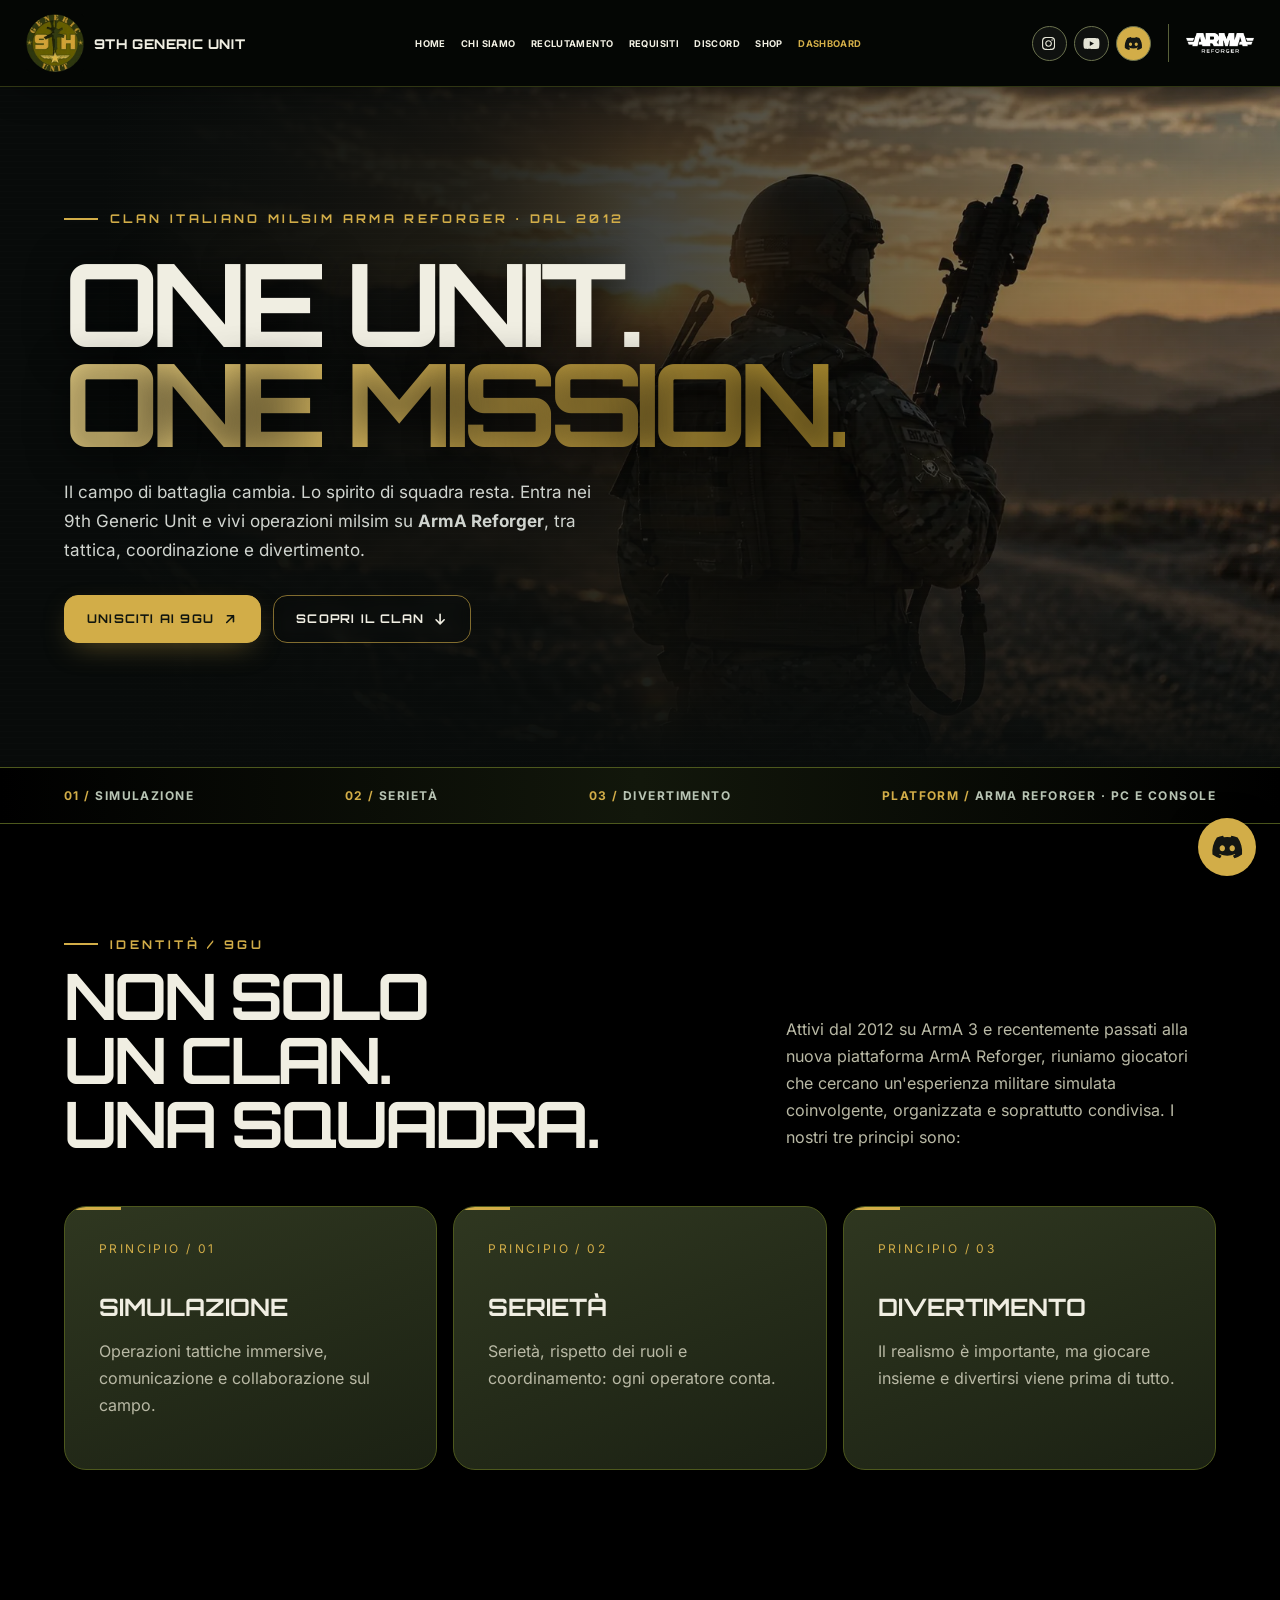
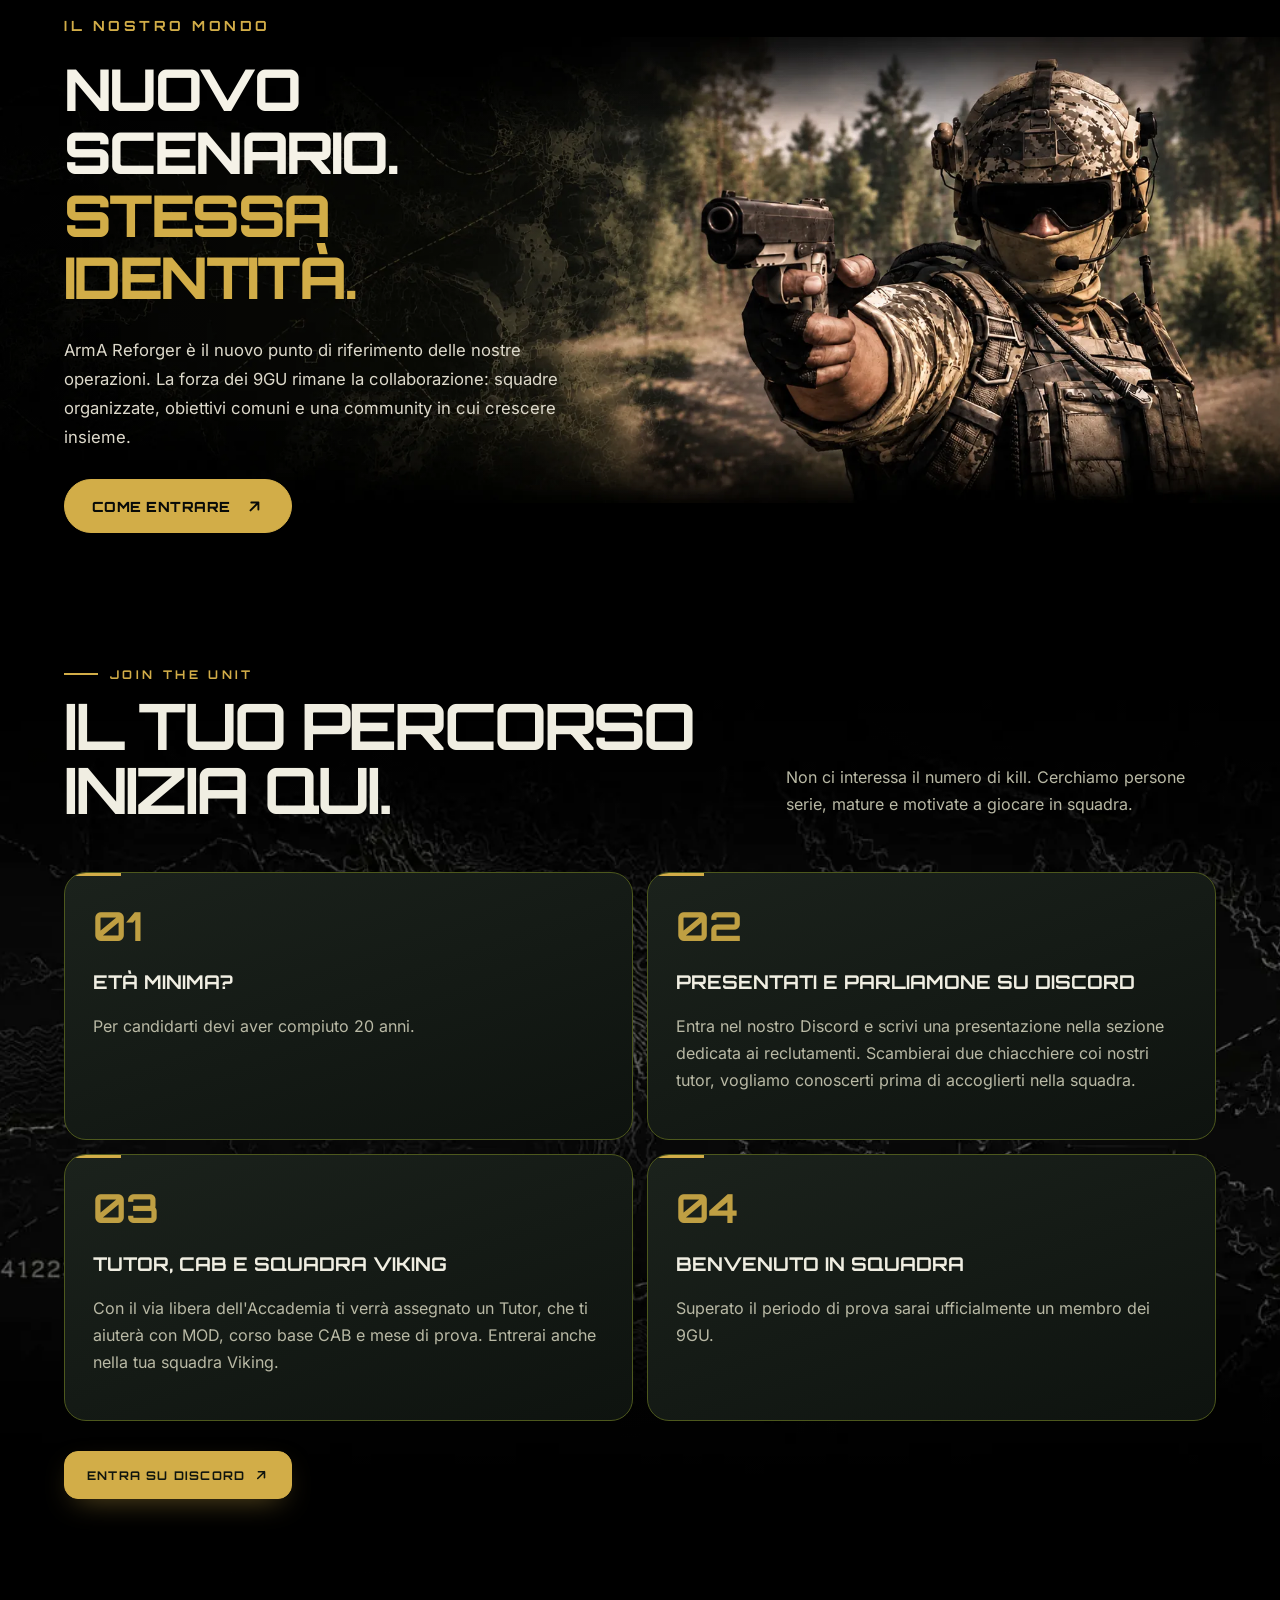
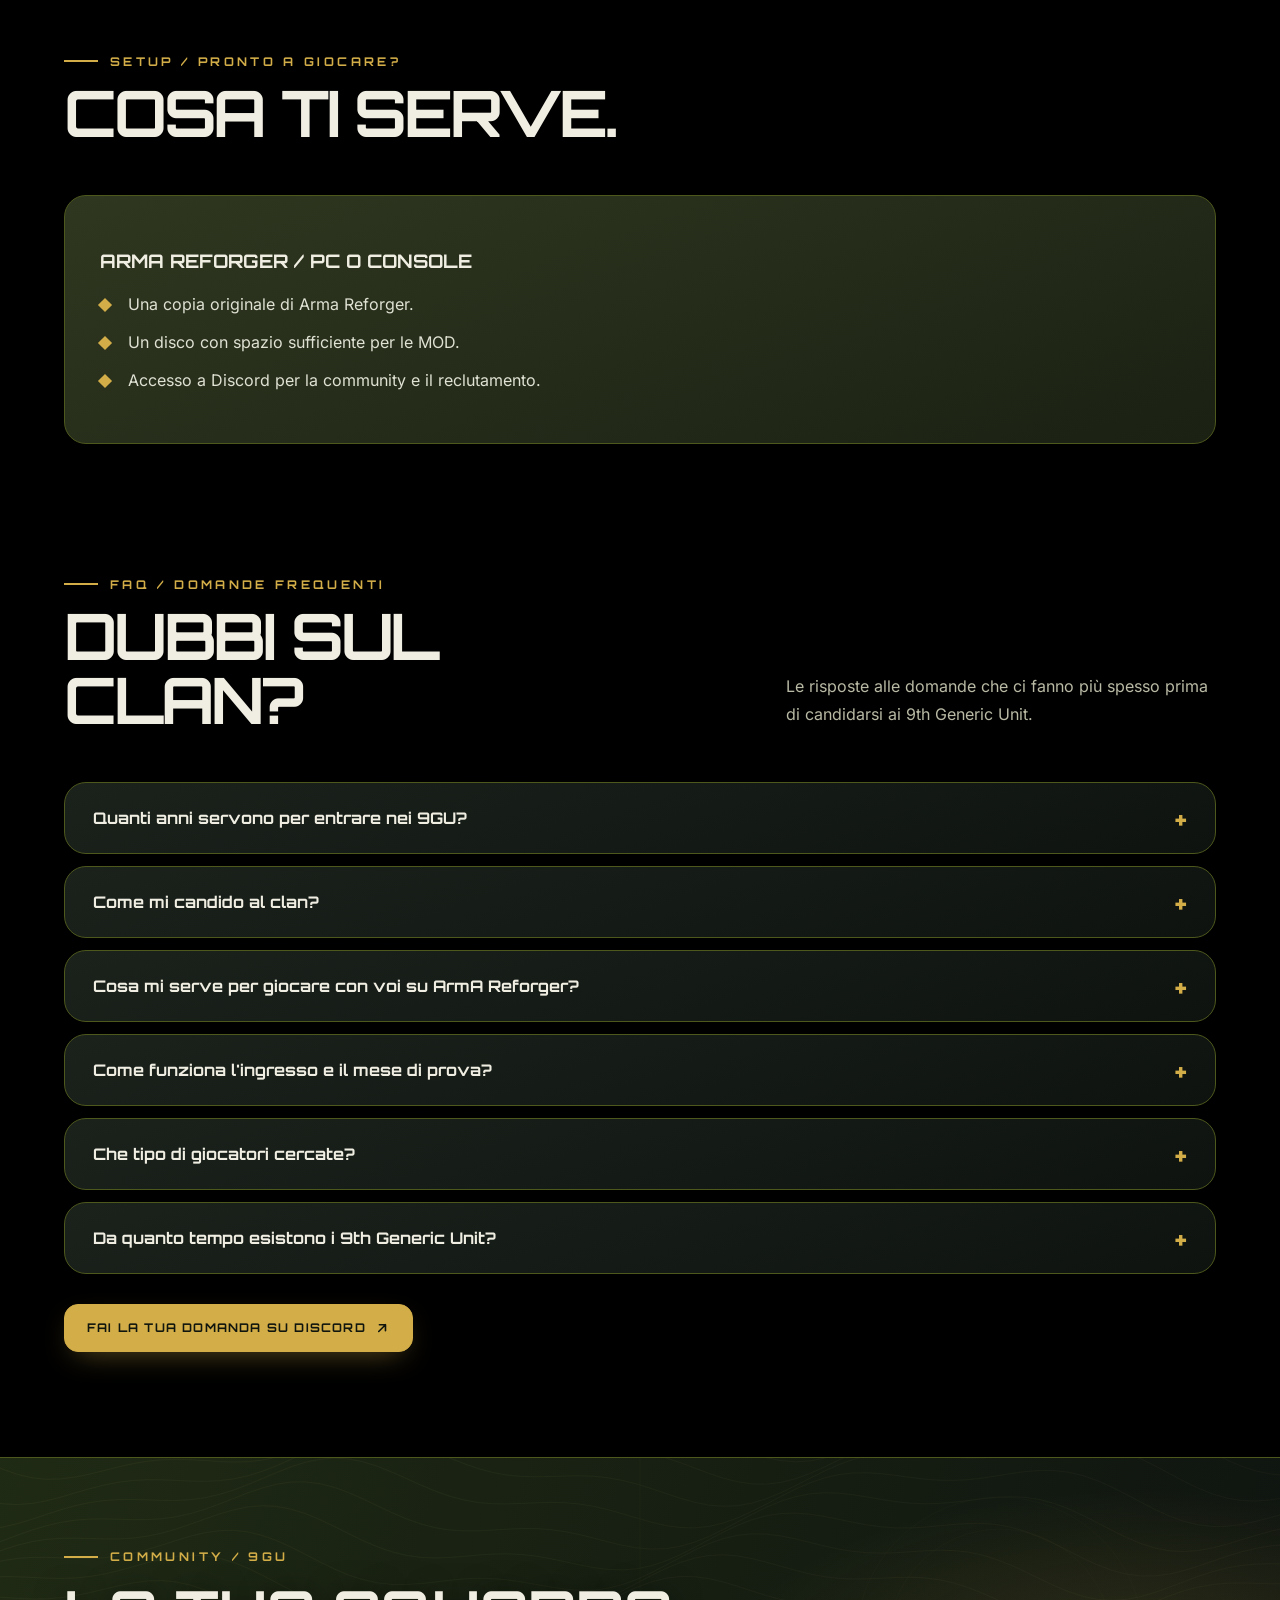
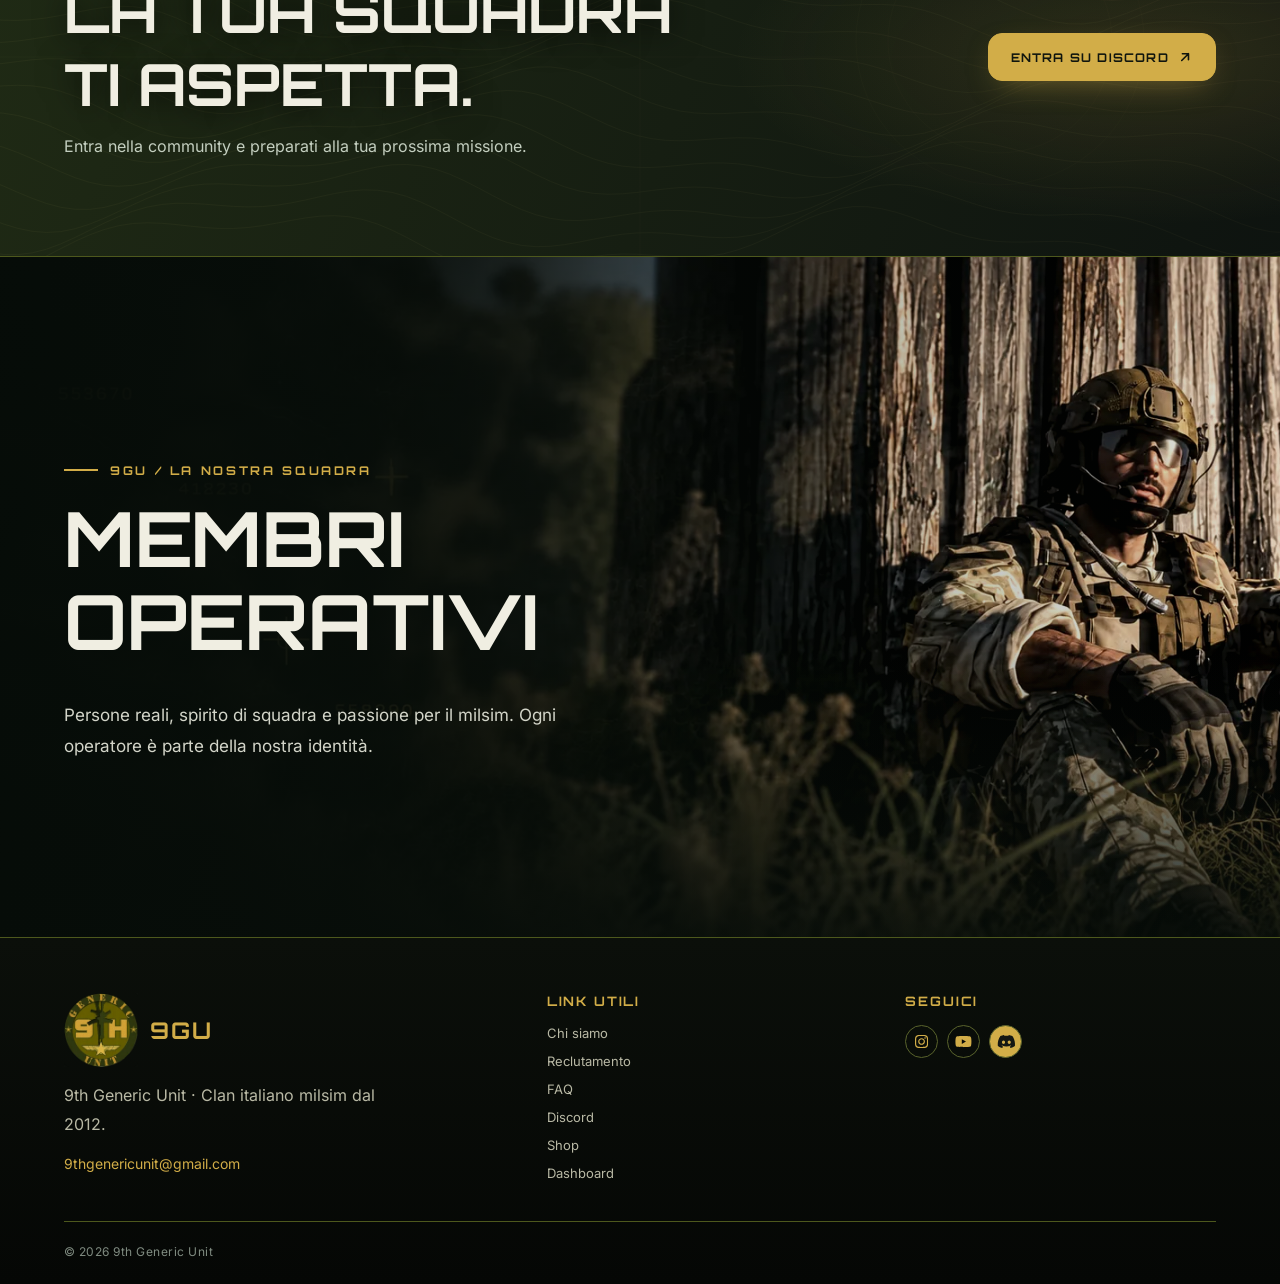
==== commit cd08a295: "Add keyword h1, FAQ section and live members counter - h1 now includes "Clan italiano milsim ArmA Re" ====
--- a/index.html
+++ b/index.html
@@ -10,7 +10,7 @@
       name="description"
     />
     <meta content="#000000" name="theme-color" />
-    <link rel="canonical" href="https://9thgenericunit.com/" />
+    <link rel="canonical" href="https://www.9thgenericunit.com/" />
     <meta content="index, follow, max-image-preview:large" name="robots" />
     <meta content="website" property="og:type" />
     <meta content="9th Generic Unit" property="og:site_name" />
@@ -20,8 +20,8 @@
       content="9th Generic Unit: clan italiano milsim su ArmA Reforger dal 2012. Operazioni tattiche, squadra organizzata e reclutamento aperto: entra nel nostro Discord."
       property="og:description"
     />
-    <meta content="https://9thgenericunit.com/" property="og:url" />
-    <meta content="https://9thgenericunit.com/img/og-image.jpg" property="og:image" />
+    <meta content="https://www.9thgenericunit.com/" property="og:url" />
+    <meta content="https://www.9thgenericunit.com/img/og-image.jpg" property="og:image" />
     <meta content="1200" property="og:image:width" />
     <meta content="630" property="og:image:height" />
     <meta
@@ -34,7 +34,7 @@
       content="9th Generic Unit: clan italiano milsim su ArmA Reforger dal 2012. Operazioni tattiche, squadra organizzata e reclutamento aperto: entra nel nostro Discord."
       name="twitter:description"
     />
-    <meta content="https://9thgenericunit.com/img/og-image.jpg" name="twitter:image" />
+    <meta content="https://www.9thgenericunit.com/img/og-image.jpg" name="twitter:image" />
     <link rel="icon" type="image/png" sizes="48x48" href="img/favicon-48.png" />
     <link rel="apple-touch-icon" href="img/apple-touch-icon.png" />
     <link rel="preload" as="image" href="img/image_01.webp" fetchpriority="high" />
@@ -44,8 +44,8 @@
         "@type": "Organization",
         "name": "9th Generic Unit",
         "alternateName": "9GU",
-        "url": "https://9thgenericunit.com/",
-        "logo": "https://9thgenericunit.com/img/image_07.png",
+        "url": "https://www.9thgenericunit.com/",
+        "logo": "https://www.9thgenericunit.com/img/image_07.png",
         "description": "Clan italiano milsim su ArmA Reforger, attivo dal 2012.",
         "foundingDate": "2012",
         "email": "info@9thgenericunit.com",
@@ -57,13 +57,21 @@
         ]
       }
     </script>
+    <noscript
+      ><style>
+        .members-stat {
+          display: none;
+        }
+      </style></noscript
+    >
     <link rel="stylesheet" href="css/01-base.css" />
     <link rel="stylesheet" href="css/02-members.css" />
     <link rel="stylesheet" href="css/03-header.css" />
     <link rel="stylesheet" href="css/04-world-new.css" />
     <link rel="stylesheet" href="css/05-mobile.css" />
     <link rel="stylesheet" href="css/06-polish.css" />
-    <link rel="stylesheet" href="css/07-footer.css" />
+    <link rel="stylesheet" href="css/07-faq.css" />
+    <link rel="stylesheet" href="css/08-footer.css" />
   </head>
   <body>
     <svg
@@ -143,8 +151,11 @@
     <main>
       <div class="hero" id="home">
         <div class="wrap">
-          <div class="eyebrow">Clan italiano milsim · Dal 2012</div>
-          <h1>ONE UNIT.<br /><em>ONE MISSION.</em></h1>
+          <h1>
+            <span class="eyebrow">Clan italiano milsim ArmA Reforger · Dal 2012</span>ONE UNIT.<br /><em
+              >ONE MISSION.</em
+            >
+          </h1>
           <p>
             Il campo di battaglia cambia. Lo spirito di squadra resta. Entra nei 9th Generic Unit e vivi operazioni
             milsim su <strong>ArmA Reforger</strong>, tra tattica, coordinazione e divertimento.
@@ -272,6 +283,65 @@
           </div>
         </div>
       </section>
+      <section id="faq">
+        <div class="wrap">
+          <div class="heading">
+            <div>
+              <div class="eyebrow">FAQ / Domande frequenti</div>
+              <h2>DUBBI SUL<br />CLAN?</h2>
+            </div>
+            <p>Le risposte alle domande che ci fanno più spesso prima di candidarsi ai 9th Generic Unit.</p>
+          </div>
+          <div class="faq">
+            <details>
+              <summary>Quanti anni servono per entrare nei 9GU?</summary>
+              <p>Per candidarti devi aver compiuto 20 anni.</p>
+            </details>
+            <details>
+              <summary>Come mi candido al clan?</summary>
+              <p>
+                Entra nel nostro Discord e scrivi una presentazione nella sezione dedicata ai reclutamenti. I nostri
+                tutor scambieranno due chiacchiere con te: vogliamo conoscerti prima di accoglierti nella squadra.
+              </p>
+            </details>
+            <details>
+              <summary>Cosa mi serve per giocare con voi su ArmA Reforger?</summary>
+              <p>
+                Una copia originale di ArmA Reforger (su PC o console), un disco con spazio sufficiente per le MOD e
+                l'accesso a Discord, che usiamo per la community e per il reclutamento.
+              </p>
+            </details>
+            <details>
+              <summary>Come funziona l'ingresso e il mese di prova?</summary>
+              <p>
+                Con il via libera dell'Accademia ti viene assegnato un Tutor, che ti aiuta con le MOD, con il corso base
+                CAB e durante il mese di prova. Entrerai anche nella tua squadra Viking. Superato il periodo di prova
+                diventi ufficialmente un membro dei 9GU.
+              </p>
+            </details>
+            <details>
+              <summary>Che tipo di giocatori cercate?</summary>
+              <p>
+                Non ci interessa il numero di kill. Cerchiamo persone serie, mature e motivate a giocare in squadra:
+                simulazione, serietà e divertimento sono i nostri tre principi.
+              </p>
+            </details>
+            <details>
+              <summary>Da quanto tempo esistono i 9th Generic Unit?</summary>
+              <p>
+                Siamo un clan italiano milsim attivo dal 2012. Siamo nati su ArmA 3 e siamo passati di recente alla
+                nuova piattaforma ArmA Reforger.
+              </p>
+            </details>
+          </div>
+          <div class="actions">
+            <a class="btn" href="https://discord.gg/exF5aSwakn" rel="noopener" target="_blank"
+              >Fai la tua domanda su Discord<svg aria-hidden="true" class="ico ico-arrow">
+                <use href="#i-arrow-ur" /></svg
+            ></a>
+          </div>
+        </div>
+      </section>
       <div class="banner">
         <div class="wrap">
           <div>
@@ -291,6 +361,10 @@
           <p class="members-description">
             Persone reali, spirito di squadra e passione per il milsim. Ogni operatore è parte della nostra identità.
           </p>
+          <p class="members-stat">
+            <span class="members-stat-num">0</span>
+            <span class="members-stat-label">operatori nella nostra squadra</span>
+          </p>
         </div>
       </section>
     </main>
@@ -305,7 +379,7 @@
           <div>
             <h4>LINK UTILI</h4>
             <div class="footerlinks">
-              <a href="#chi-siamo">Chi siamo</a><a href="#reclutamento">Reclutamento</a>
+              <a href="#chi-siamo">Chi siamo</a><a href="#reclutamento">Reclutamento</a><a href="#faq">FAQ</a>
               <a href="https://discord.gg/exF5aSwakn" rel="noopener" target="_blank">Discord</a>
               <a href="https://9thgenericunitshop.myspreadshop.it/" rel="noopener" target="_blank">Shop</a>
               <a href="https://dashboard.9thgenericunit.com" rel="noopener" target="_blank">Dashboard</a>
--- a/css/02-members.css
+++ b/css/02-members.css
@@ -65,3 +65,51 @@
     font-size: 15px;
   }
 }
+
+/* Contatore membri: lo spazio è riservato subito, il testo compare quando arrivano i dati */
+.members-stat {
+  display: flex;
+  flex-direction: column;
+  gap: 6px;
+  margin: 28px 0 0;
+  padding-left: 20px;
+  border-left: 3px solid var(--olive);
+  visibility: hidden;
+}
+.members-stat[hidden] {
+  display: none;
+}
+.members-stat.ready {
+  visibility: visible;
+}
+.members-stat-num {
+  min-width: 2ch;
+  font-family: Orbitron, Arial, sans-serif;
+  font-size: clamp(54px, 8vw, 104px);
+  font-weight: 800;
+  line-height: 1;
+  background: linear-gradient(90deg, #f0d789, #d2ad48 60%, #a98a2e);
+  -webkit-background-clip: text;
+  background-clip: text;
+  color: transparent;
+  text-shadow: 0 6px 40px #d2ad4840;
+}
+.members-stat-label {
+  color: #d3d5c9;
+  font-size: 13px;
+  letter-spacing: 0.22em;
+  text-transform: uppercase;
+}
+.members-stat.ready .members-stat-num,
+.members-stat.ready .members-stat-label {
+  animation: stat-in 0.9s cubic-bezier(0.2, 0.7, 0.2, 1) both;
+}
+.members-stat.ready .members-stat-label {
+  animation-delay: 0.35s;
+}
+@keyframes stat-in {
+  from {
+    opacity: 0;
+    transform: translateY(18px);
+  }
+}
--- a/css/06-polish.css
+++ b/css/06-polish.css
@@ -40,6 +40,17 @@
 }
 .hero h1 {
   text-shadow: 0 6px 40px #000c;
+}
+/* L'eyebrow sta dentro l'h1 per portare le parole chiave senza cambiare l'aspetto */
+.hero h1 {
+  margin: 0 0 25px;
+}
+.hero h1 .eyebrow {
+  display: flex;
+  margin-bottom: 25px;
+  line-height: 1.4;
+  letter-spacing: 0.28em;
+  text-shadow: none;
 }
 .hero h1 em {
   background: linear-gradient(90deg, #f0d789, #d2ad48 60%, #a98a2e);
--- a/css/07-faq.css
+++ b/css/07-faq.css
@@ -0,0 +1,71 @@
+/* Domande frequenti: accordion nativo con <details>, senza JS */
+#faq {
+  padding-top: 20px;
+}
+.faq {
+  display: grid;
+  gap: 12px;
+}
+.faq details {
+  border: 1px solid var(--line);
+  border-radius: var(--radius-card);
+  background: linear-gradient(160deg, #1b221c, #0e130f);
+  transition:
+    border-color 0.25s,
+    box-shadow 0.25s;
+}
+.faq details[open],
+.faq details:hover {
+  border-color: var(--olive);
+}
+.faq details[open] {
+  box-shadow: var(--gold-glow);
+}
+.faq summary {
+  display: flex;
+  align-items: center;
+  justify-content: space-between;
+  gap: 20px;
+  padding: 22px 28px;
+  cursor: pointer;
+  font-family: Orbitron, Arial, sans-serif;
+  font-size: 16px;
+  font-weight: 700;
+  list-style: none;
+}
+.faq summary::-webkit-details-marker {
+  display: none;
+}
+.faq summary::after {
+  content: "+";
+  flex-shrink: 0;
+  color: var(--olive);
+  font-size: 26px;
+  line-height: 1;
+  transition: transform 0.25s;
+}
+.faq details[open] summary::after {
+  transform: rotate(45deg);
+}
+.faq details p {
+  margin: 0;
+  padding: 0 28px 24px;
+  max-width: 820px;
+  color: var(--muted);
+  line-height: 1.7;
+}
+.faq + .actions {
+  margin-top: 30px;
+}
+@media (max-width: 768px) {
+  #faq {
+    padding-top: 0;
+  }
+  .faq summary {
+    padding: 18px 20px;
+    font-size: 14px;
+  }
+  .faq details p {
+    padding: 0 20px 20px;
+  }
+}
--- a/css/08-footer.css
+++ b/css/08-footer.css
@@ -0,0 +1,56 @@
+/* 9GU — bottom: banner CTA + footer layout */
+.banner {
+  background:
+    radial-gradient(600px 240px at 90% 50%, #d2ad4826, transparent 70%),
+    linear-gradient(110deg, rgba(35, 47, 23, 0.9), rgba(15, 21, 17, 0.92)),
+    url("../img/image_03.svg") center/cover;
+}
+.banner .btn {
+  white-space: nowrap;
+  flex-shrink: 0;
+}
+.footergrid {
+  display: grid;
+  grid-template-columns: 1.4fr 1fr 1fr;
+  gap: 48px;
+}
+.footer .brand span {
+  color: var(--olive);
+}
+.footer p {
+  max-width: 320px;
+}
+.footer a[href^="mailto"] {
+  color: var(--olive);
+  font-size: 14px;
+}
+.footer a[href^="mailto"]:hover {
+  text-decoration: underline;
+}
+.footerlinks {
+  flex-direction: column;
+  gap: 12px;
+}
+.footerlinks a:hover {
+  color: var(--olive);
+  transform: translateX(4px);
+}
+.footer-socials {
+  margin-top: 0;
+}
+.copyright {
+  display: flex;
+  justify-content: space-between;
+  flex-wrap: wrap;
+  gap: 8px;
+  letter-spacing: 0.04em;
+}
+@media (max-width: 800px) {
+  .footergrid {
+    grid-template-columns: 1fr;
+    gap: 32px;
+  }
+  .banner .btn {
+    margin-top: 20px;
+  }
+}
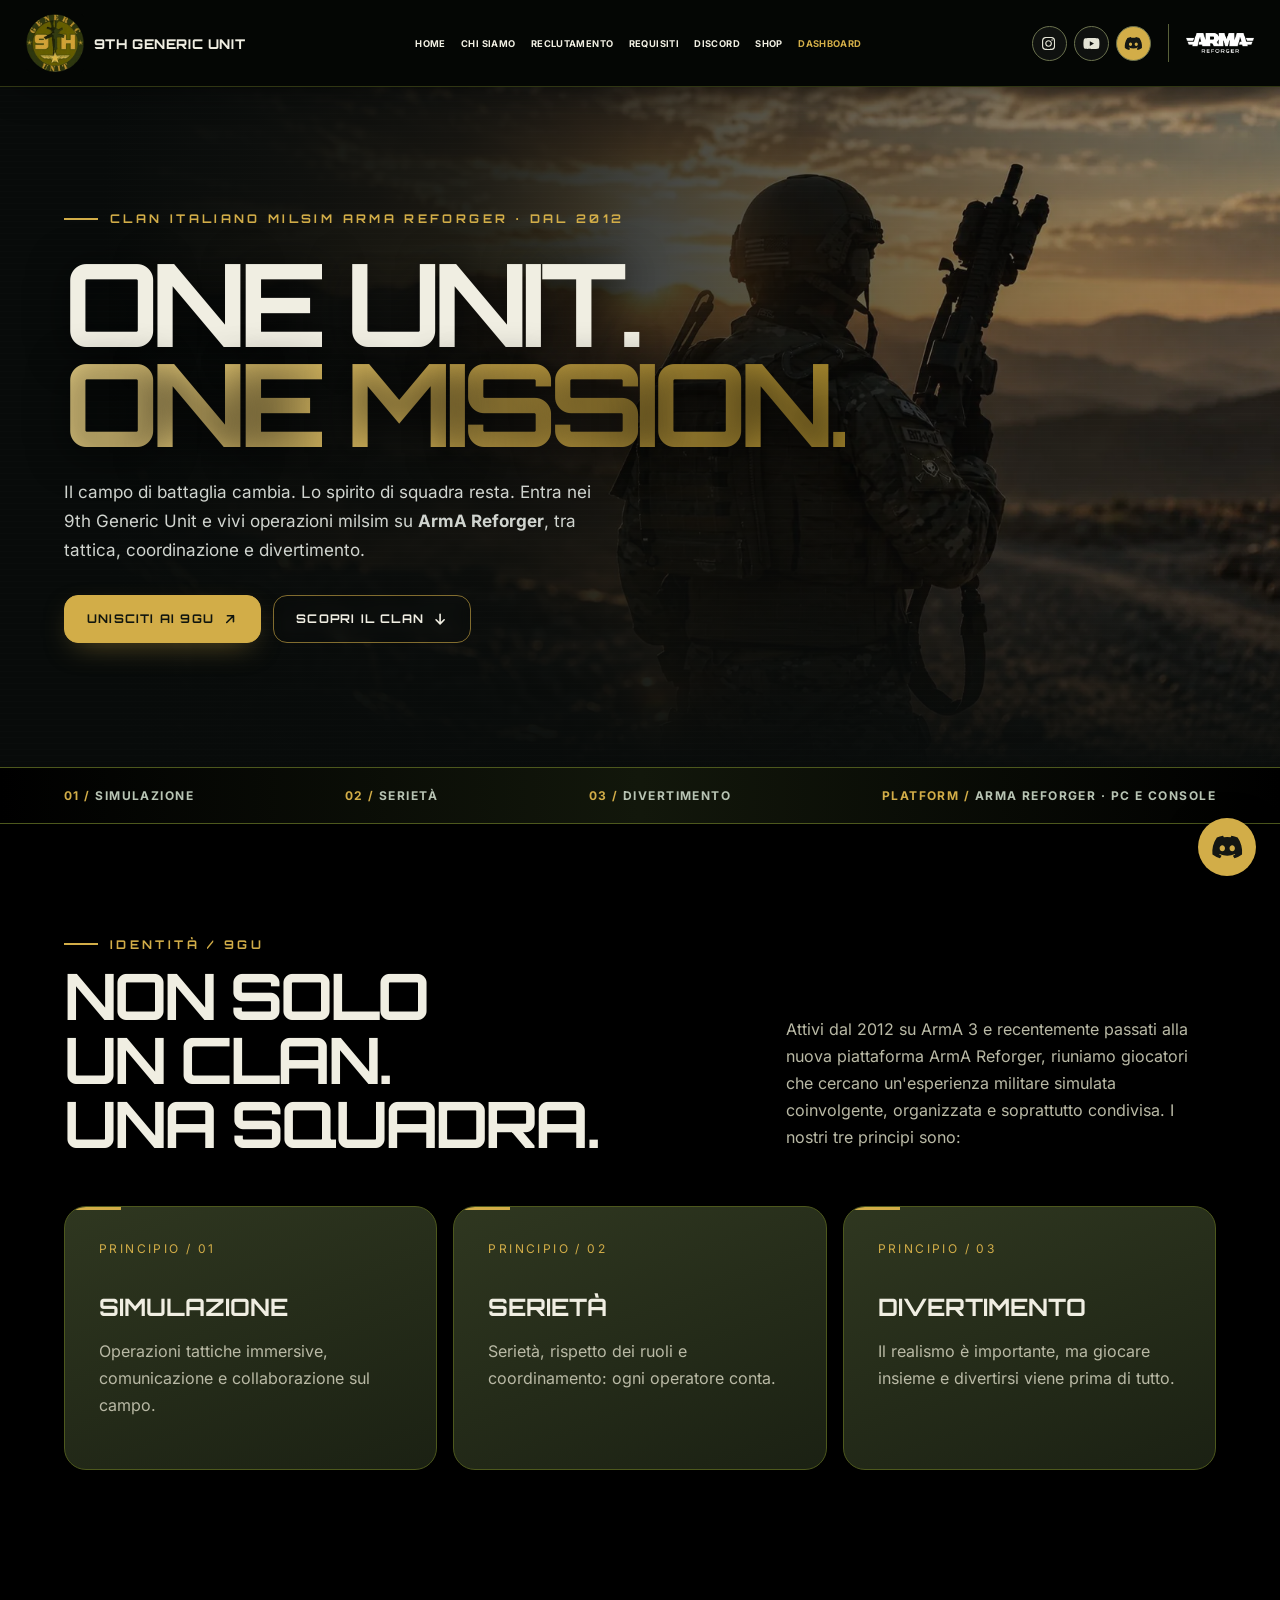
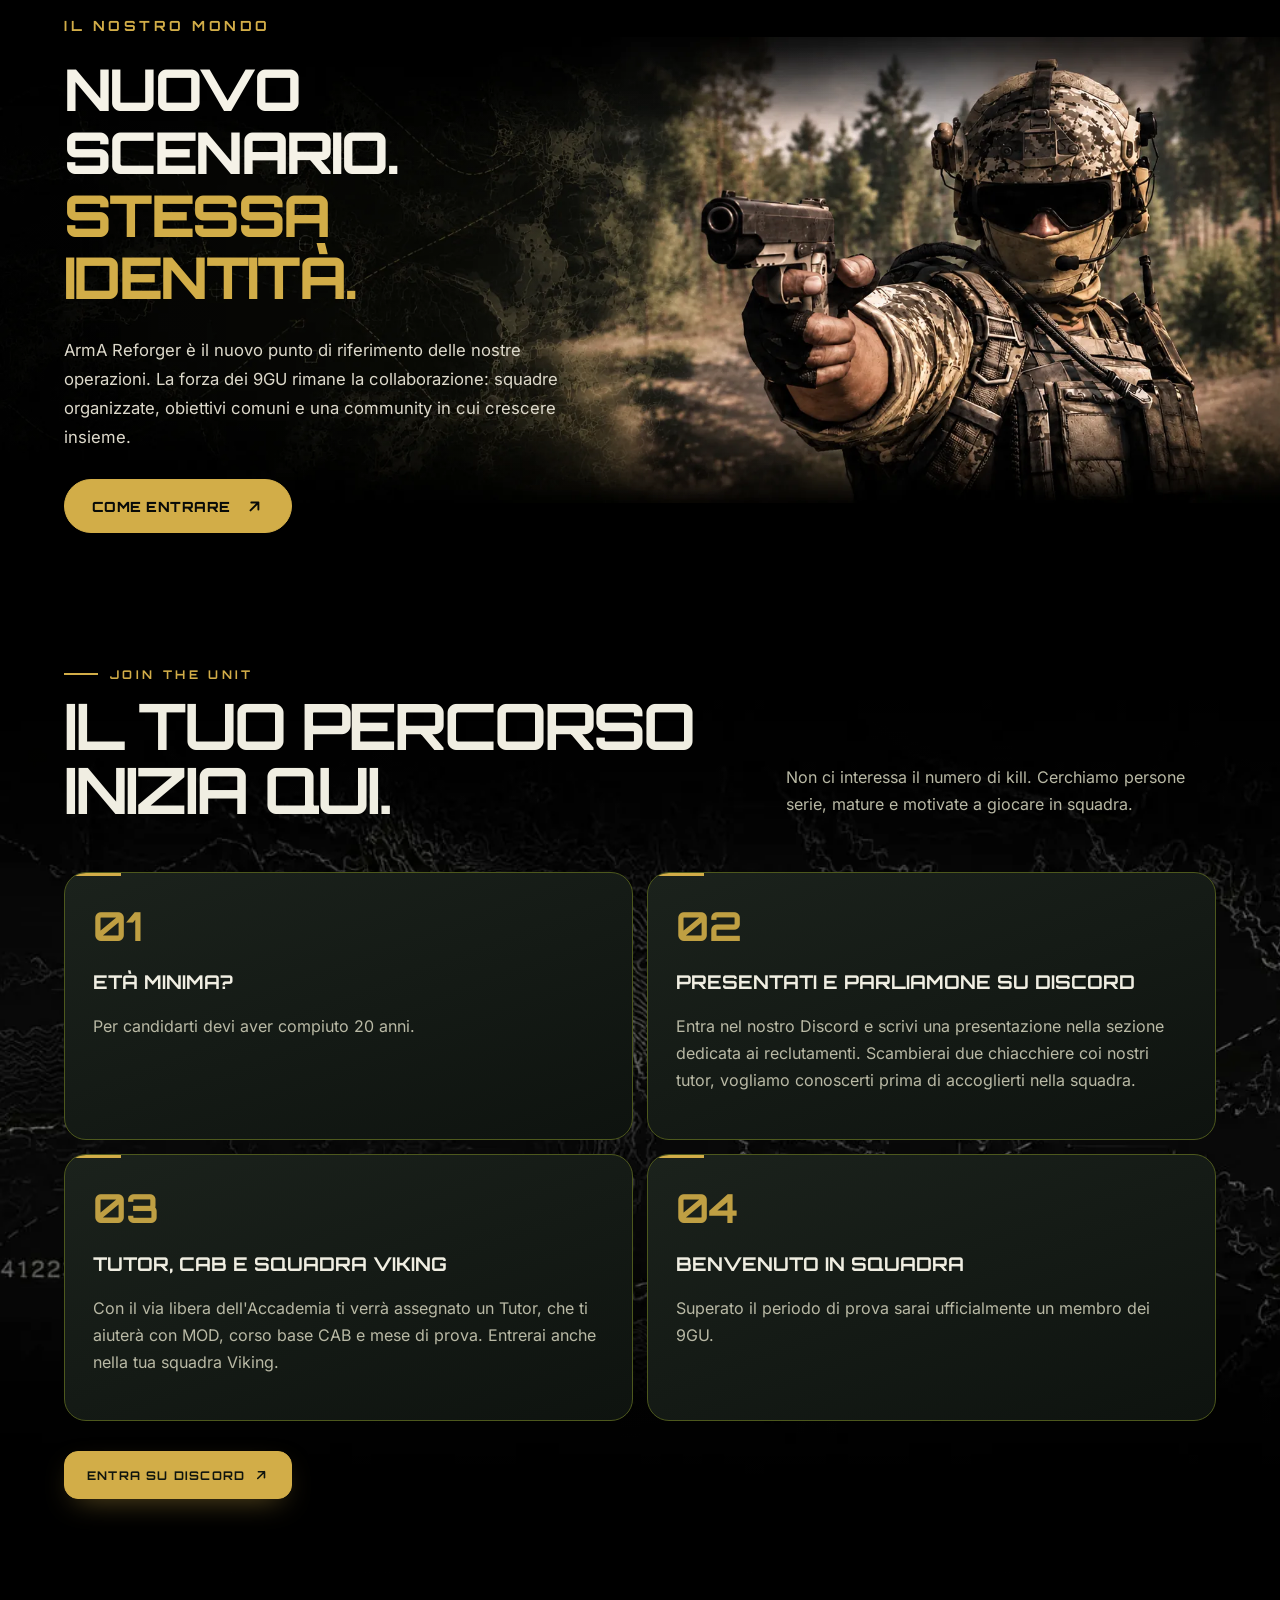
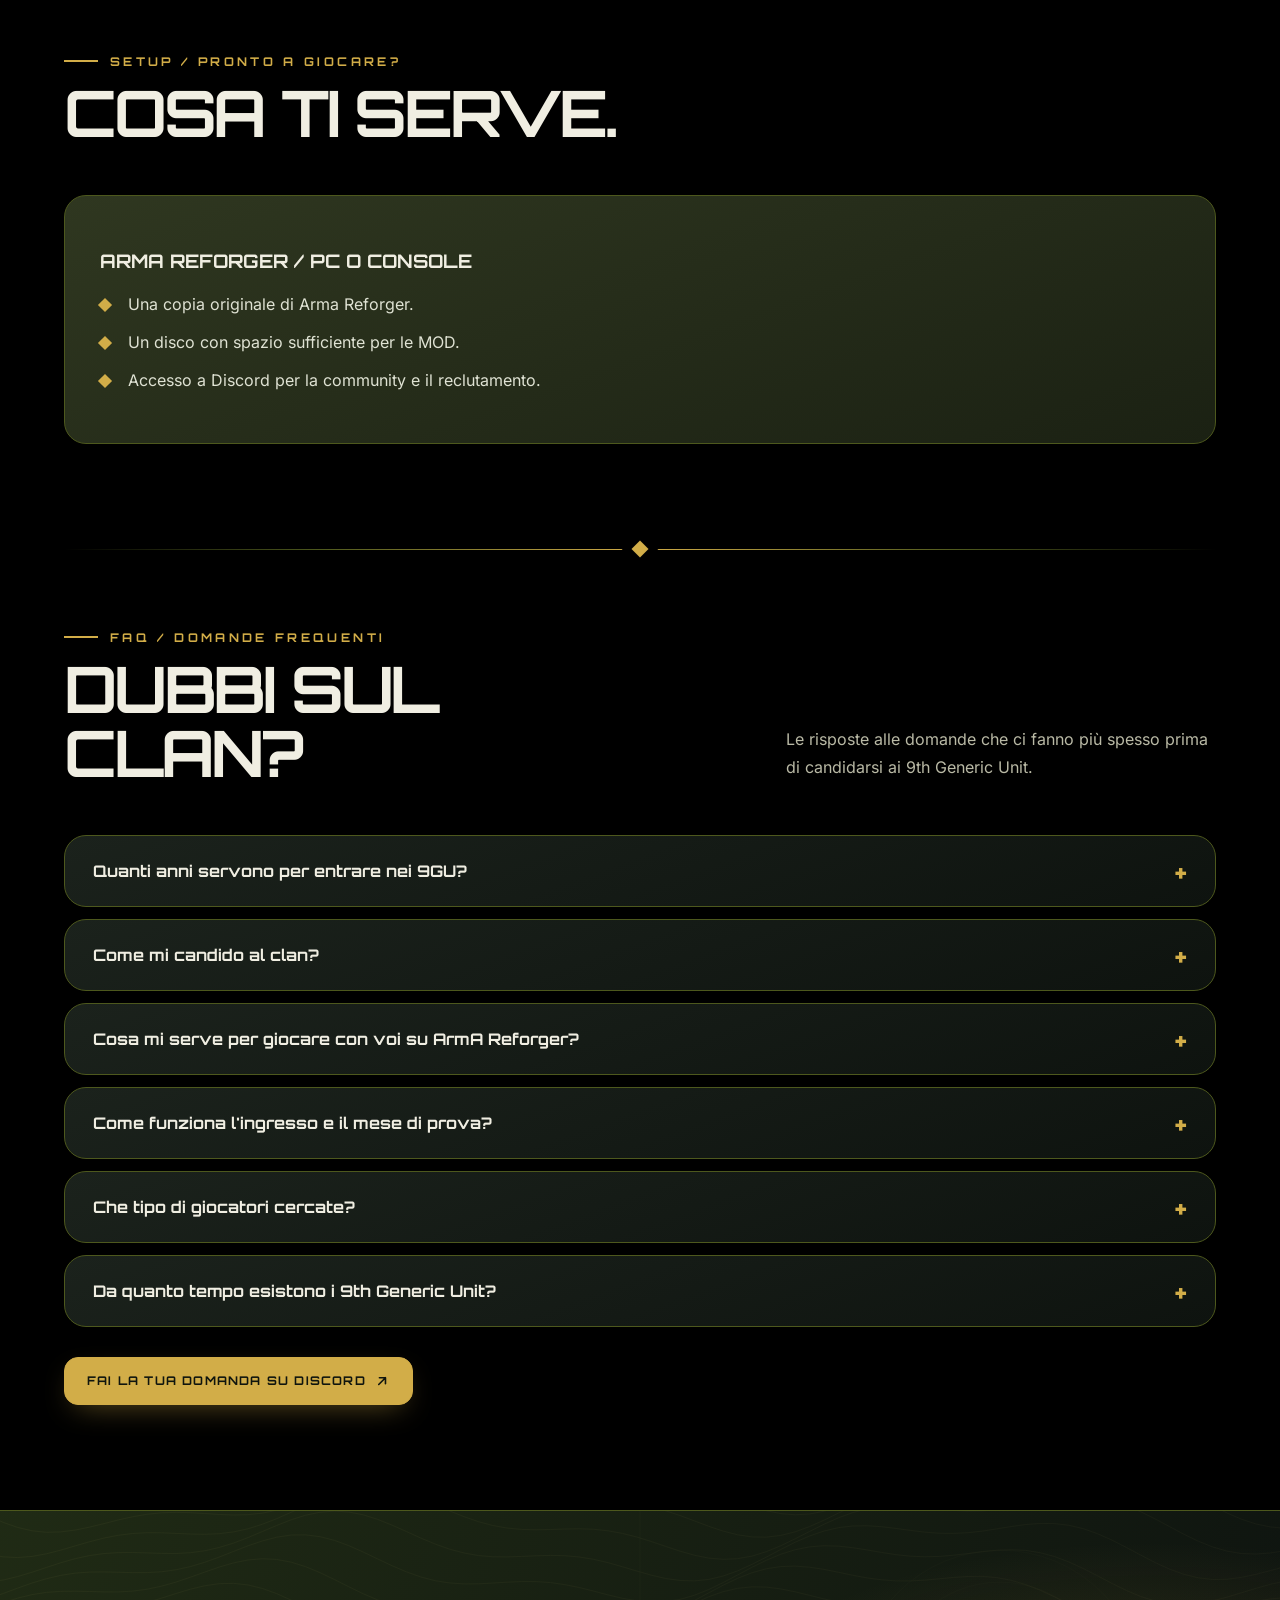
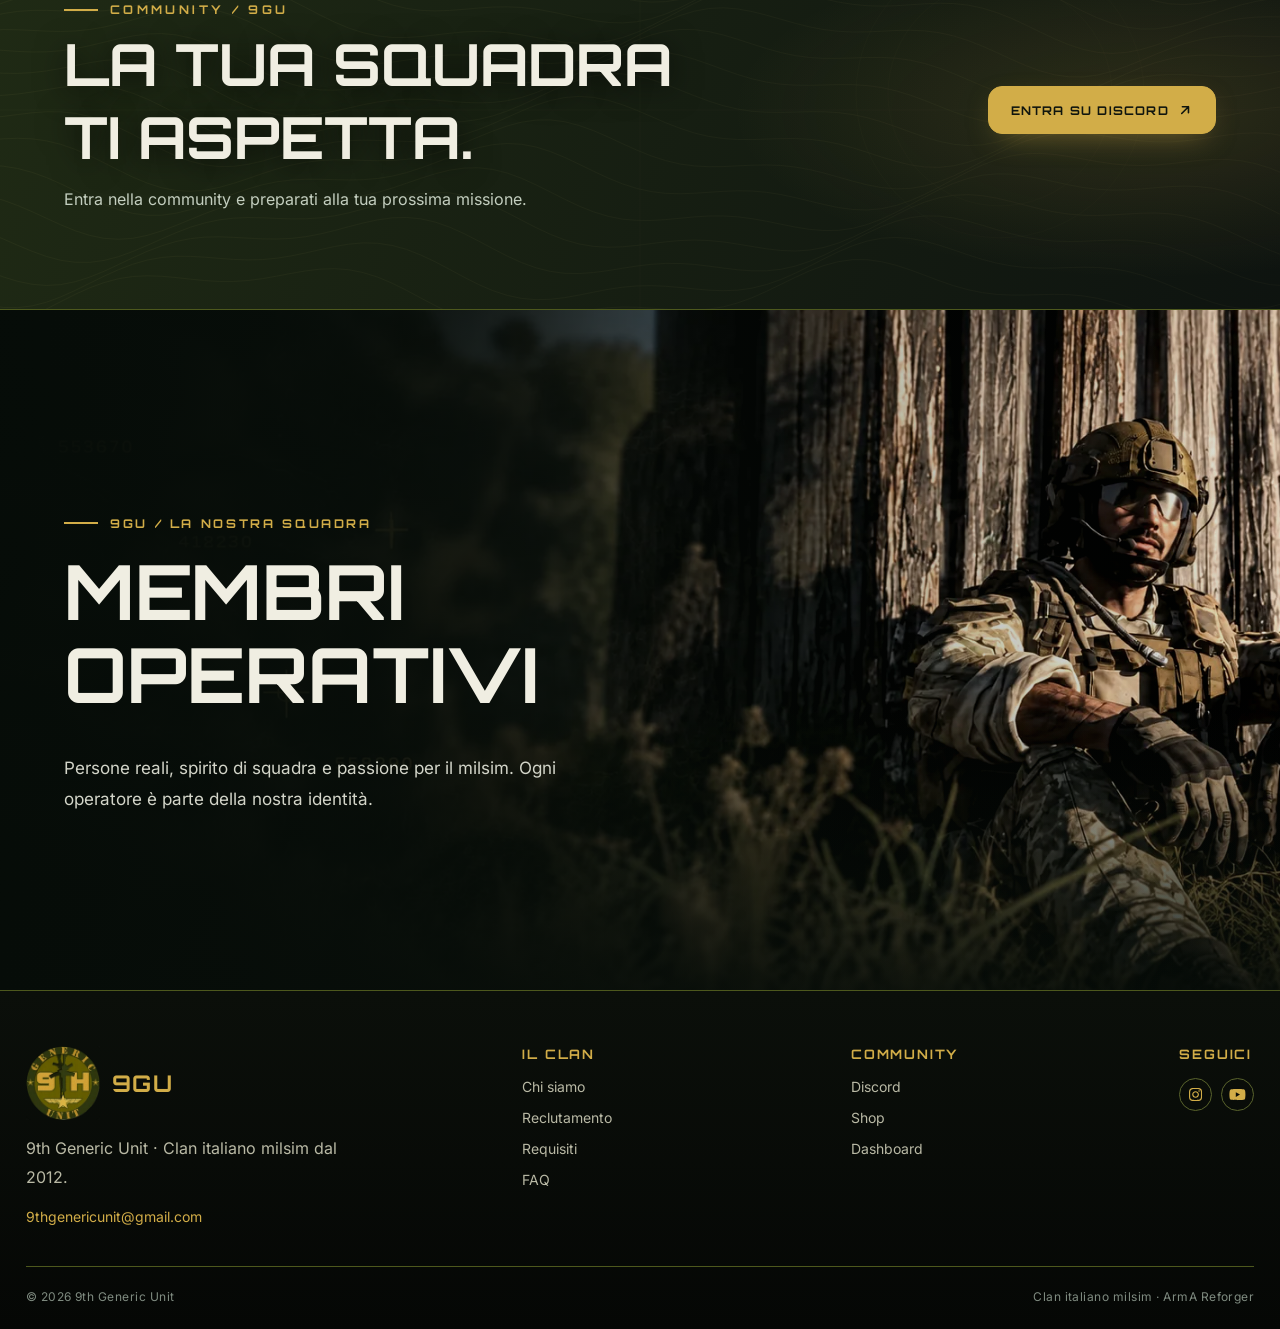
==== commit 5791a32b: "Rebalance wide-screen layout, rework footer, add FAQ divider - Hero, "Il nostro mondo" and members u" ====
--- a/index.html
+++ b/index.html
@@ -4,9 +4,9 @@
   <head>
     <meta charset="utf-8" />
     <meta content="width=device-width,initial-scale=1" name="viewport" />
-    <title>9th Generic Unit | Clan italiano milsim ArmA Reforger</title>
+    <title>9GU – 9th Generic Unit | Clan italiano milsim ArmA Reforger</title>
     <meta
-      content="9th Generic Unit: clan italiano milsim su ArmA Reforger dal 2012. Operazioni tattiche, squadra organizzata e reclutamento aperto: entra nel nostro Discord."
+      content="9GU (9th Generic Unit): clan italiano milsim su ArmA Reforger dal 2012. Operazioni tattiche, squadra organizzata, reclutamento aperto: entra nel Discord."
       name="description"
     />
     <meta content="#000000" name="theme-color" />
@@ -15,9 +15,9 @@
     <meta content="website" property="og:type" />
     <meta content="9th Generic Unit" property="og:site_name" />
     <meta content="it_IT" property="og:locale" />
-    <meta content="9th Generic Unit | Clan italiano milsim ArmA Reforger" property="og:title" />
+    <meta content="9GU – 9th Generic Unit | Clan italiano milsim ArmA Reforger" property="og:title" />
     <meta
-      content="9th Generic Unit: clan italiano milsim su ArmA Reforger dal 2012. Operazioni tattiche, squadra organizzata e reclutamento aperto: entra nel nostro Discord."
+      content="9GU (9th Generic Unit): clan italiano milsim su ArmA Reforger dal 2012. Operazioni tattiche, squadra organizzata, reclutamento aperto: entra nel Discord."
       property="og:description"
     />
     <meta content="https://www.9thgenericunit.com/" property="og:url" />
@@ -29,15 +29,17 @@
       property="og:image:alt"
     />
     <meta content="summary_large_image" name="twitter:card" />
-    <meta content="9th Generic Unit | Clan italiano milsim ArmA Reforger" name="twitter:title" />
+    <meta content="9GU – 9th Generic Unit | Clan italiano milsim ArmA Reforger" name="twitter:title" />
     <meta
-      content="9th Generic Unit: clan italiano milsim su ArmA Reforger dal 2012. Operazioni tattiche, squadra organizzata e reclutamento aperto: entra nel nostro Discord."
+      content="9GU (9th Generic Unit): clan italiano milsim su ArmA Reforger dal 2012. Operazioni tattiche, squadra organizzata, reclutamento aperto: entra nel Discord."
       name="twitter:description"
     />
     <meta content="https://www.9thgenericunit.com/img/og-image.jpg" name="twitter:image" />
     <link rel="icon" type="image/png" sizes="48x48" href="img/favicon-48.png" />
     <link rel="apple-touch-icon" href="img/apple-touch-icon.png" />
     <link rel="preload" as="image" href="img/image_01.webp" fetchpriority="high" />
+    <link rel="preload" as="font" type="font/woff2" href="fonts/inter-latin-wght-normal.woff2" crossorigin />
+    <link rel="preload" as="font" type="font/woff2" href="fonts/orbitron-latin-wght-normal.woff2" crossorigin />
     <script type="application/ld+json">
       {
         "@context": "https://schema.org",
@@ -50,7 +52,6 @@
         "foundingDate": "2012",
         "email": "info@9thgenericunit.com",
         "sameAs": [
-          "https://discord.gg/exF5aSwakn",
           "https://www.instagram.com/9thgenericunit",
           "https://youtube.com/@9thgenericunit",
           "https://9thgenericunitshop.myspreadshop.it/"
@@ -74,6 +75,7 @@
     <link rel="stylesheet" href="css/08-footer.css" />
   </head>
   <body>
+    <a class="skip-link" href="#main">Vai al contenuto</a>
     <svg
       xmlns="http://www.w3.org/2000/svg"
       aria-hidden="true"
@@ -109,8 +111,7 @@
         ><button aria-expanded="false" aria-label="Apri menu" class="menu">☰ MENU</button>
         <div class="links" id="navlinks">
           <a href="#home">HOME</a><a href="#chi-siamo">CHI SIAMO</a><a href="#reclutamento">RECLUTAMENTO</a
-          ><a href="#requisiti">REQUISITI</a
-          ><a href="https://discord.gg/exF5aSwakn" rel="noopener" target="_blank">DISCORD</a
+          ><a href="#requisiti">REQUISITI</a><a data-discord rel="noopener" target="_blank">DISCORD</a
           ><a href="https://9thgenericunitshop.myspreadshop.it/" rel="noopener" target="_blank">SHOP</a
           ><a href="https://dashboard.9thgenericunit.com" class="dashboard-link" rel="noopener" target="_blank"
             >DASHBOARD</a
@@ -131,13 +132,7 @@
             target="_blank"
             title="YouTube"
             ><svg aria-hidden="true" class="ico ico-youtube"><use href="#i-youtube" /></svg></a
-          ><a
-            aria-label="Discord 9GU"
-            class="discord"
-            href="https://discord.gg/exF5aSwakn"
-            rel="noopener"
-            target="_blank"
-            title="Discord"
+          ><a aria-label="Discord 9GU" class="discord" data-discord rel="noopener" target="_blank" title="Discord"
             ><svg aria-hidden="true" class="ico ico-discord"><use href="#i-discord" /></svg
           ></a>
         </div>
@@ -148,7 +143,7 @@
         </div>
       </nav>
     </header>
-    <main>
+    <main id="main">
       <div class="hero" id="home">
         <div class="wrap">
           <h1>
@@ -263,7 +258,7 @@
             </article>
           </div>
           <div class="actions">
-            <a class="btn" href="https://discord.gg/exF5aSwakn" rel="noopener" target="_blank"
+            <a class="btn" data-discord rel="noopener" target="_blank"
               >Entra su Discord<svg aria-hidden="true" class="ico ico-arrow"><use href="#i-arrow-ur" /></svg
             ></a>
           </div>
@@ -335,7 +330,7 @@
             </details>
           </div>
           <div class="actions">
-            <a class="btn" href="https://discord.gg/exF5aSwakn" rel="noopener" target="_blank"
+            <a class="btn" data-discord rel="noopener" target="_blank"
               >Fai la tua domanda su Discord<svg aria-hidden="true" class="ico ico-arrow">
                 <use href="#i-arrow-ur" /></svg
             ></a>
@@ -349,7 +344,7 @@
             <h2>LA TUA SQUADRA TI ASPETTA.</h2>
             <p>Entra nella community e preparati alla tua prossima missione.</p>
           </div>
-          <a class="btn" href="https://discord.gg/exF5aSwakn" rel="noopener" target="_blank"
+          <a class="btn" data-discord rel="noopener" target="_blank"
             >Entra su Discord<svg aria-hidden="true" class="ico ico-arrow"><use href="#i-arrow-ur" /></svg
           ></a>
         </div>
@@ -377,10 +372,18 @@
             <a href="mailto:9thgenericunit@gmail.com">9thgenericunit@gmail.com</a>
           </div>
           <div>
-            <h4>LINK UTILI</h4>
+            <h4>IL CLAN</h4>
             <div class="footerlinks">
-              <a href="#chi-siamo">Chi siamo</a><a href="#reclutamento">Reclutamento</a><a href="#faq">FAQ</a>
-              <a href="https://discord.gg/exF5aSwakn" rel="noopener" target="_blank">Discord</a>
+              <a href="#chi-siamo">Chi siamo</a>
+              <a href="#reclutamento">Reclutamento</a>
+              <a href="#requisiti">Requisiti</a>
+              <a href="#faq">FAQ</a>
+            </div>
+          </div>
+          <div>
+            <h4>COMMUNITY</h4>
+            <div class="footerlinks">
+              <a data-discord rel="noopener" target="_blank">Discord</a>
               <a href="https://9thgenericunitshop.myspreadshop.it/" rel="noopener" target="_blank">Shop</a>
               <a href="https://dashboard.9thgenericunit.com" rel="noopener" target="_blank">Dashboard</a>
             </div>
@@ -395,39 +398,40 @@
                   rel="noopener"
                   target="_blank"
                   title="Instagram"
-                  ><svg aria-hidden="true" class="ico ico-instagram"><use href="#i-instagram" /></svg></a
-                ><a
+                >
+                  <svg aria-hidden="true" class="ico ico-instagram"><use href="#i-instagram" /></svg>
+                </a>
+                <a
                   aria-label="YouTube 9GU"
                   href="https://youtube.com/@9thgenericunit?si=ZqLlN9JyrXJMWqEc"
                   rel="noopener"
                   target="_blank"
                   title="YouTube"
-                  ><svg aria-hidden="true" class="ico ico-youtube"><use href="#i-youtube" /></svg></a
-                ><a
-                  aria-label="Discord 9GU"
-                  class="discord"
-                  href="https://discord.gg/exF5aSwakn"
-                  rel="noopener"
-                  target="_blank"
-                  title="Discord"
-                  ><svg aria-hidden="true" class="ico ico-discord"><use href="#i-discord" /></svg
-                ></a>
+                >
+                  <svg aria-hidden="true" class="ico ico-youtube"><use href="#i-youtube" /></svg>
+                </a>
+<!--                <a aria-label="Discord 9GU" class="discord" data-discord rel="noopener" target="_blank" title="Discord">-->
+<!--                  <svg aria-hidden="true" class="ico ico-discord"><use href="#i-discord" /></svg>-->
+<!--                </a>-->
               </div>
             </div>
           </div>
         </div>
-        <div class="copyright">© 2026 9th Generic Unit</div>
+        <div class="copyright">
+          <span>© 2026 9th Generic Unit</span><span>Clan italiano milsim · ArmA Reforger</span>
+        </div>
       </div>
     </footer>
     <a
       aria-label="Entra nel server Discord"
       class="floating"
-      href="https://discord.gg/exF5aSwakn"
+      data-discord
       rel="noopener"
       target="_blank"
       title="Entra su Discord"
       ><svg aria-hidden="true" class="ico ico-discord"><use href="#i-discord" /></svg
     ></a>
+    <script src="js/discord.js" defer></script>
     <script src="js/main.js" defer></script>
   </body>
 </html>
--- a/css/01-base.css
+++ b/css/01-base.css
@@ -64,6 +64,8 @@
   --olive: #d2ad48;
   --white: #f0eee2;
   --muted: #b9b9a5;
+  --wrap-nav: min(1600px, 96%); /* navbar e footer: stessi bordi */
+  --wrap-wide: min(1400px, 90%); /* hero, "Il nostro mondo", membri: via di mezzo tra .wrap e l'header */
 }
 * {
   box-sizing: border-box;
@@ -194,6 +196,10 @@
 .hero .wrap {
   position: relative;
   z-index: 1;
+}
+.hero .wrap,
+.stripe .wrap {
+  width: var(--wrap-wide);
 }
 .eyebrow {
   color: var(--olive);
--- a/css/02-members.css
+++ b/css/02-members.css
@@ -39,7 +39,7 @@
   flex-direction: column;
   align-items: flex-start;
   justify-content: center;
-  width: min(1160px, 90%);
+  width: var(--wrap-wide);
   text-align: left;
 }
 .members-content .eyebrow {
--- a/css/03-header.css
+++ b/css/03-header.css
@@ -1,6 +1,6 @@
 /* Header compatto 9GU - loghi originali incorporati */
 header nav.wrap {
-  width: min(1600px, 96%);
+  width: var(--wrap-nav);
   gap: clamp(10px, 1.4vw, 22px);
   min-height: 86px;
 }
@@ -49,7 +49,7 @@
 }
 
 header .links a.dashboard-link:hover {
-  color: #4d581d;
+  color: #f0d789;
 }
 .header-games {
   display: flex;
--- a/css/04-world-new.css
+++ b/css/04-world-new.css
@@ -23,8 +23,30 @@
   z-index: -1;
   background: linear-gradient(90deg, rgba(0, 0, 0, 0.32) 0%, rgba(0, 0, 0, 0.08) 40%, transparent 70%);
 }
+/* Schermi grandi (27" 2K e oltre): la foto resta in un riquadro centrato, sfumato ai bordi,
+   così testo e immagine restano bilanciati rispetto al centro della pagina. */
+@media (min-width: 1800px) {
+  .world-new::before {
+    inset: 0 auto;
+    left: 50%;
+    width: 1800px;
+    transform: translateX(-50%);
+    -webkit-mask-image: linear-gradient(90deg, transparent, #000 7%, #000 93%, transparent),
+      linear-gradient(180deg, transparent, #000 8%, #000 92%, transparent);
+    -webkit-mask-composite: source-in;
+    mask-image: linear-gradient(90deg, transparent, #000 7%, #000 93%, transparent),
+      linear-gradient(180deg, transparent, #000 8%, #000 92%, transparent);
+    mask-composite: intersect;
+  }
+  .world-new::after {
+    inset: 0 auto;
+    left: 50%;
+    width: 1800px;
+    transform: translateX(-50%);
+  }
+}
 .world-new-content {
-  width: min(1160px, 90%);
+  width: var(--wrap-wide);
   margin-inline: auto;
 }
 .world-new-copy {
--- a/css/06-polish.css
+++ b/css/06-polish.css
@@ -2,6 +2,10 @@
 :root {
   --gold-glow: 0 0 0 1px #d2ad4833, 0 18px 50px -18px #d2ad4859;
 }
+:root {
+  color-scheme: dark;
+  scrollbar-color: #4d581d #050805;
+}
 ::selection {
   background: var(--olive);
   color: #10150e;
@@ -13,6 +17,7 @@
 body {
   -webkit-font-smoothing: antialiased;
   background: radial-gradient(1200px 600px at 85% -10%, #2a3317 0%, transparent 60%), #000;
+  background-repeat: no-repeat;
 }
 header {
   background: #050805d9;
@@ -205,3 +210,20 @@
     padding: 60px 0;
   }
 }
+
+/* Skip link: visibile solo quando riceve il focus da tastiera */
+.skip-link {
+  position: absolute;
+  top: -60px;
+  left: 16px;
+  z-index: 100;
+  padding: 12px 18px;
+  border-radius: var(--radius-control);
+  background: var(--olive);
+  color: #10150e;
+  font-weight: 700;
+  transition: top 0.2s;
+}
+.skip-link:focus {
+  top: 12px;
+}
--- a/css/07-faq.css
+++ b/css/07-faq.css
@@ -1,6 +1,29 @@
 /* Domande frequenti: accordion nativo con <details>, senza JS */
+/* Separatore da "Cosa ti serve": linea sfumata con rombo oro, come i punti elenco */
 #faq {
-  padding-top: 20px;
+  position: relative;
+  padding-top: 73px;
+}
+#faq::before {
+  content: "";
+  position: absolute;
+  top: 0;
+  left: 50%;
+  width: min(1160px, 90%);
+  height: 1px;
+  transform: translateX(-50%);
+  background: linear-gradient(90deg, transparent, var(--line) 22%, var(--olive) 50%, var(--line) 78%, transparent);
+}
+#faq::after {
+  content: "";
+  position: absolute;
+  top: -6px;
+  left: 50%;
+  width: 12px;
+  height: 12px;
+  background: var(--olive);
+  transform: translateX(-50%) rotate(45deg);
+  box-shadow: 0 0 0 7px #000;
 }
 .faq {
   display: grid;
@@ -59,7 +82,7 @@
 }
 @media (max-width: 768px) {
   #faq {
-    padding-top: 0;
+    padding-top: 49px;
   }
   .faq summary {
     padding: 18px 20px;
--- a/css/08-footer.css
+++ b/css/08-footer.css
@@ -9,9 +9,15 @@
   white-space: nowrap;
   flex-shrink: 0;
 }
+/* Sui desktop il footer ha gli stessi bordi della navbar; sotto resta la larghezza standard */
+@media (min-width: 1000px) {
+  .footer .wrap {
+    width: var(--wrap-nav);
+  }
+}
 .footergrid {
   display: grid;
-  grid-template-columns: 1.4fr 1fr 1fr;
+  grid-template-columns: 1.6fr 1fr 1fr auto; /* ultima colonna a filo con il bordo destro */
   gap: 48px;
 }
 .footer .brand span {
@@ -29,7 +35,8 @@
 }
 .footerlinks {
   flex-direction: column;
-  gap: 12px;
+  gap: 14px;
+  font-size: 14px;
 }
 .footerlinks a:hover {
   color: var(--olive);
@@ -47,8 +54,13 @@
 }
 @media (max-width: 800px) {
   .footergrid {
-    grid-template-columns: 1fr;
+    grid-template-columns: 1fr 1fr;
     gap: 32px;
+  }
+  /* brand e social a tutta larghezza, le due colonne di link affiancate */
+  .footergrid > :first-child,
+  .footergrid > :last-child {
+    grid-column: 1 / -1;
   }
   .banner .btn {
     margin-top: 20px;
